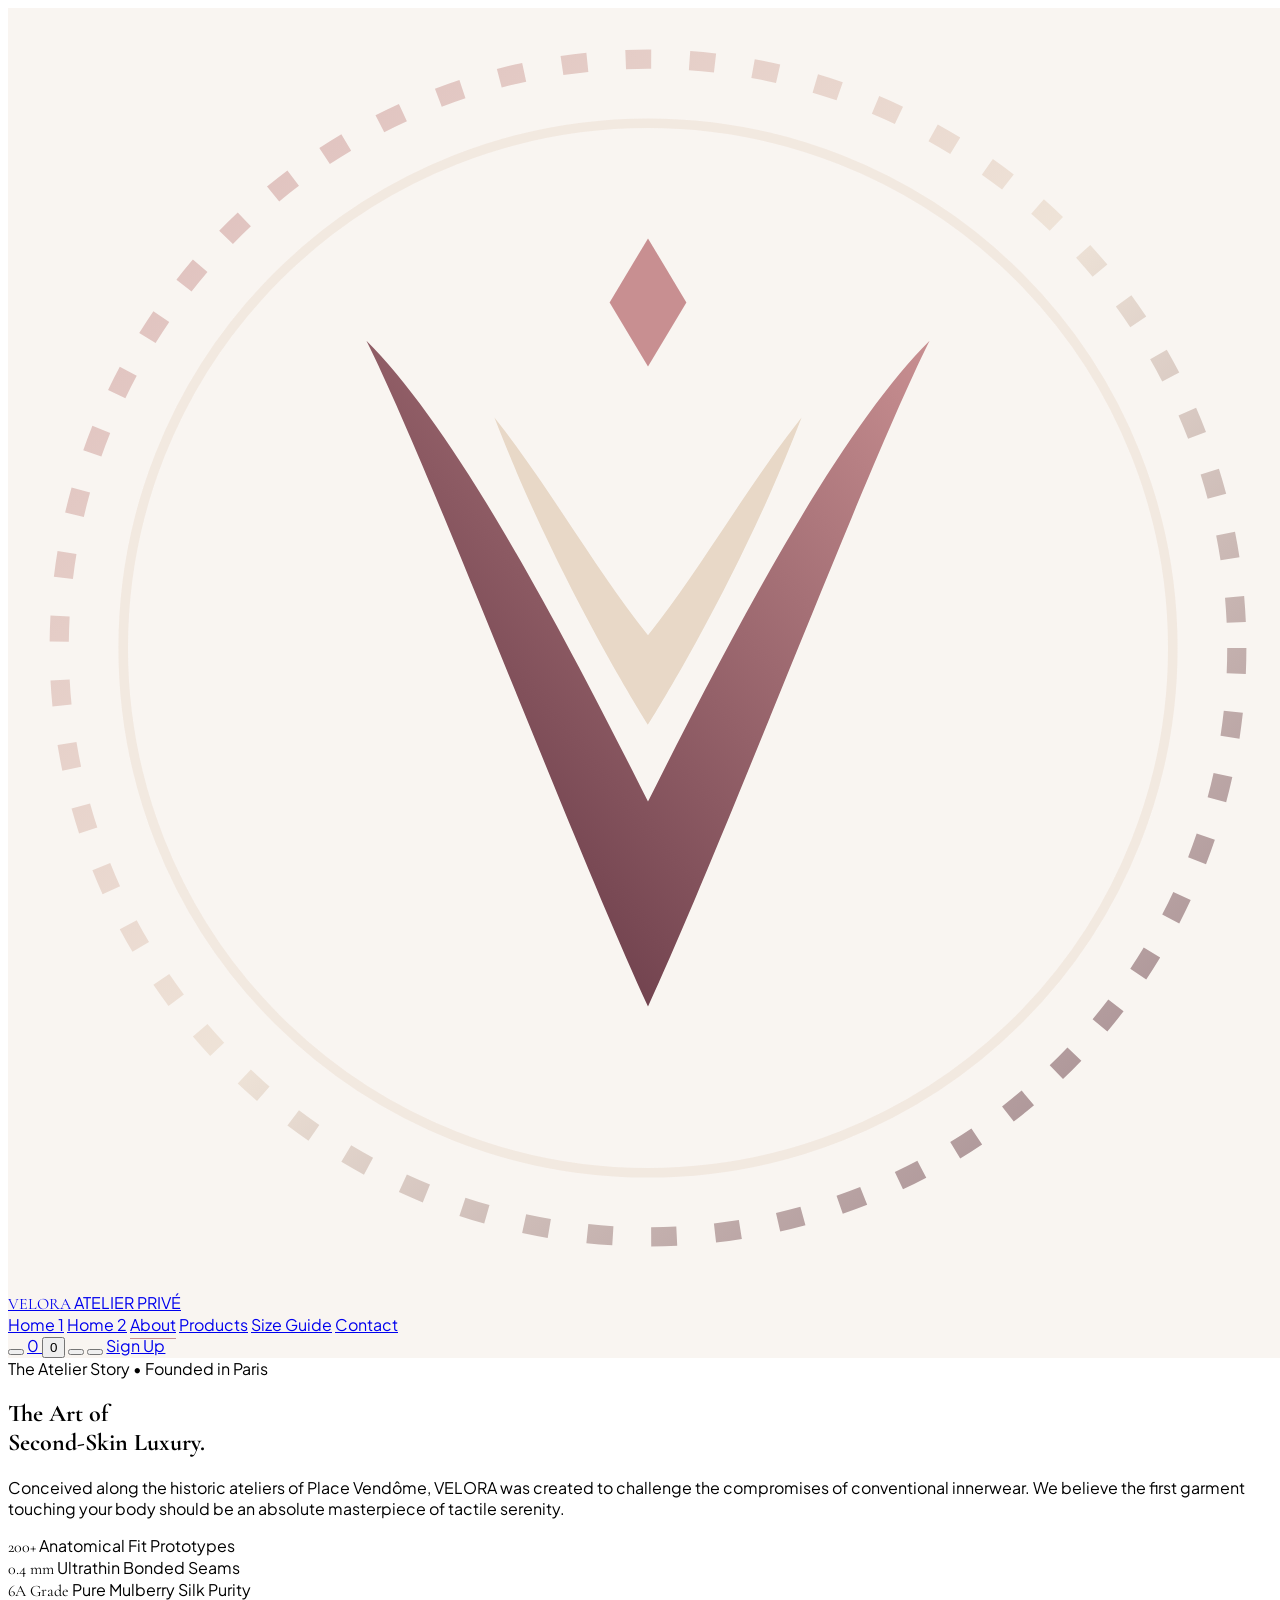
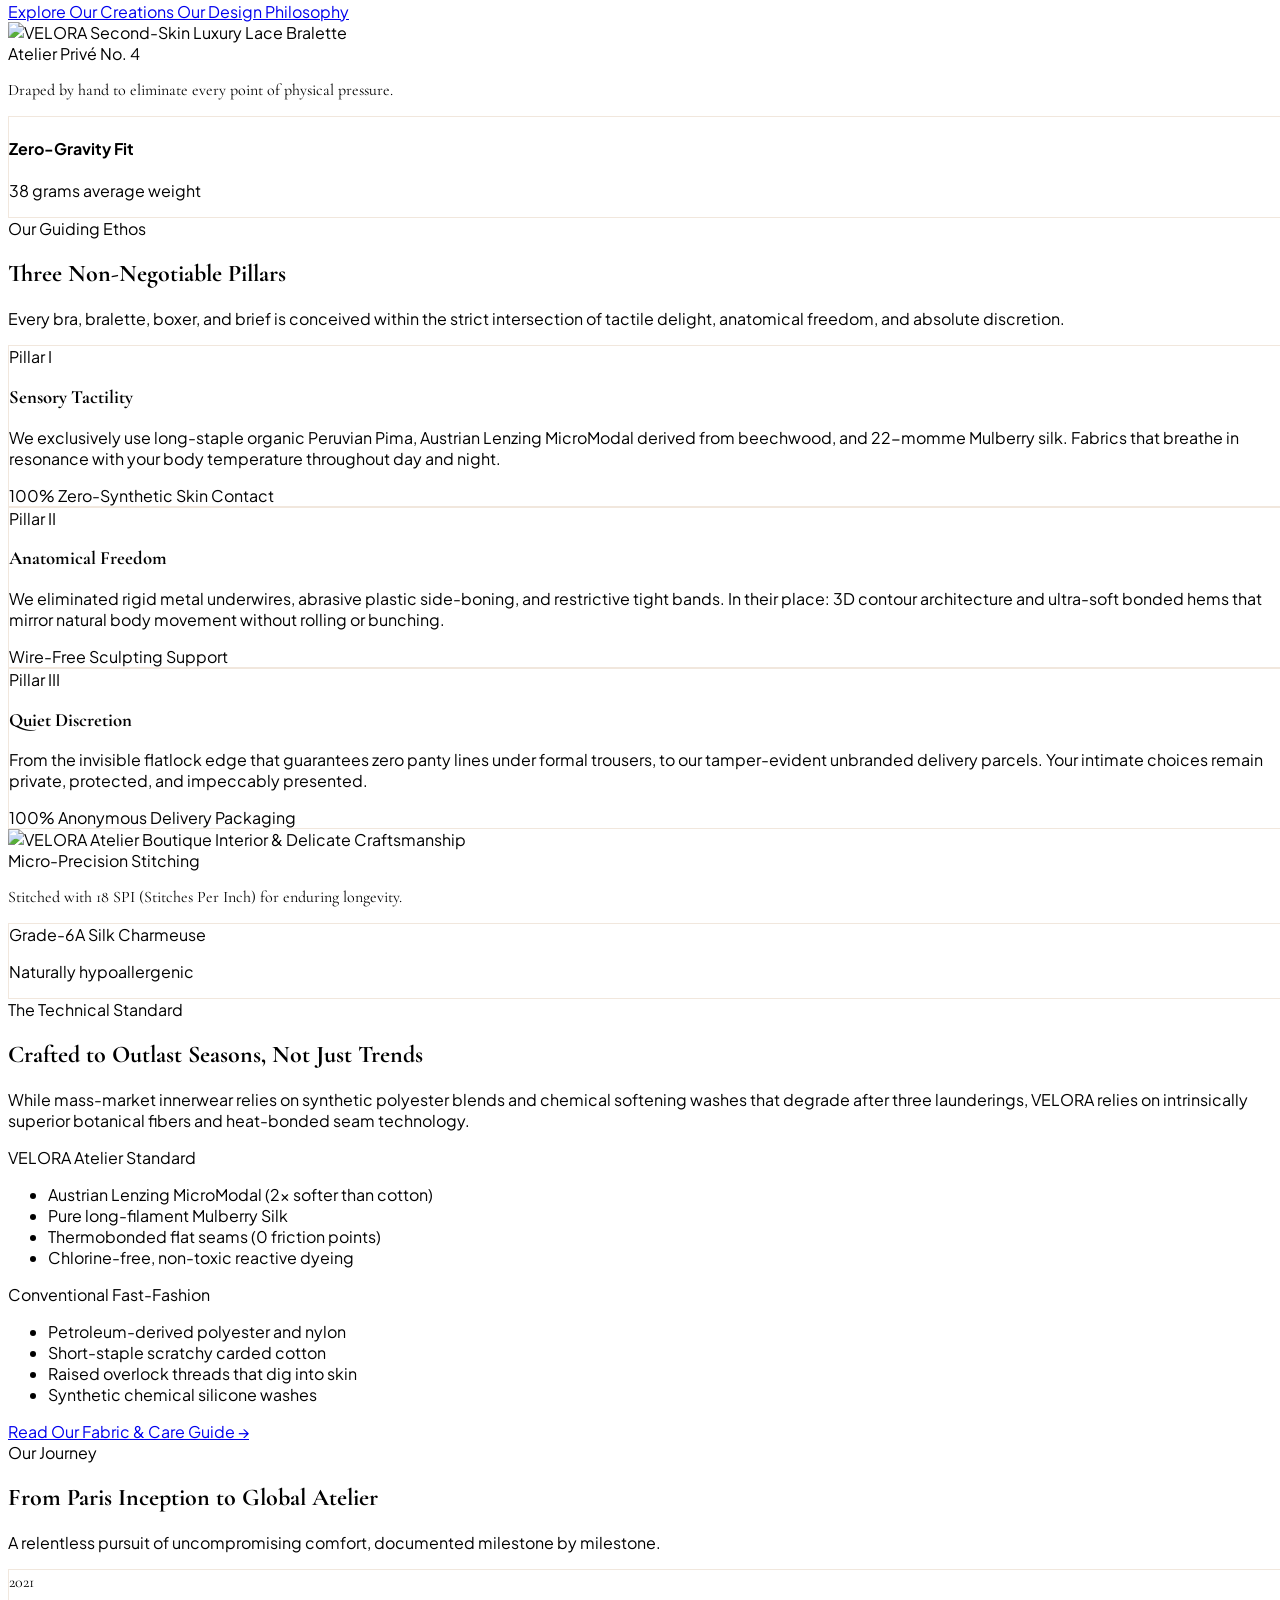
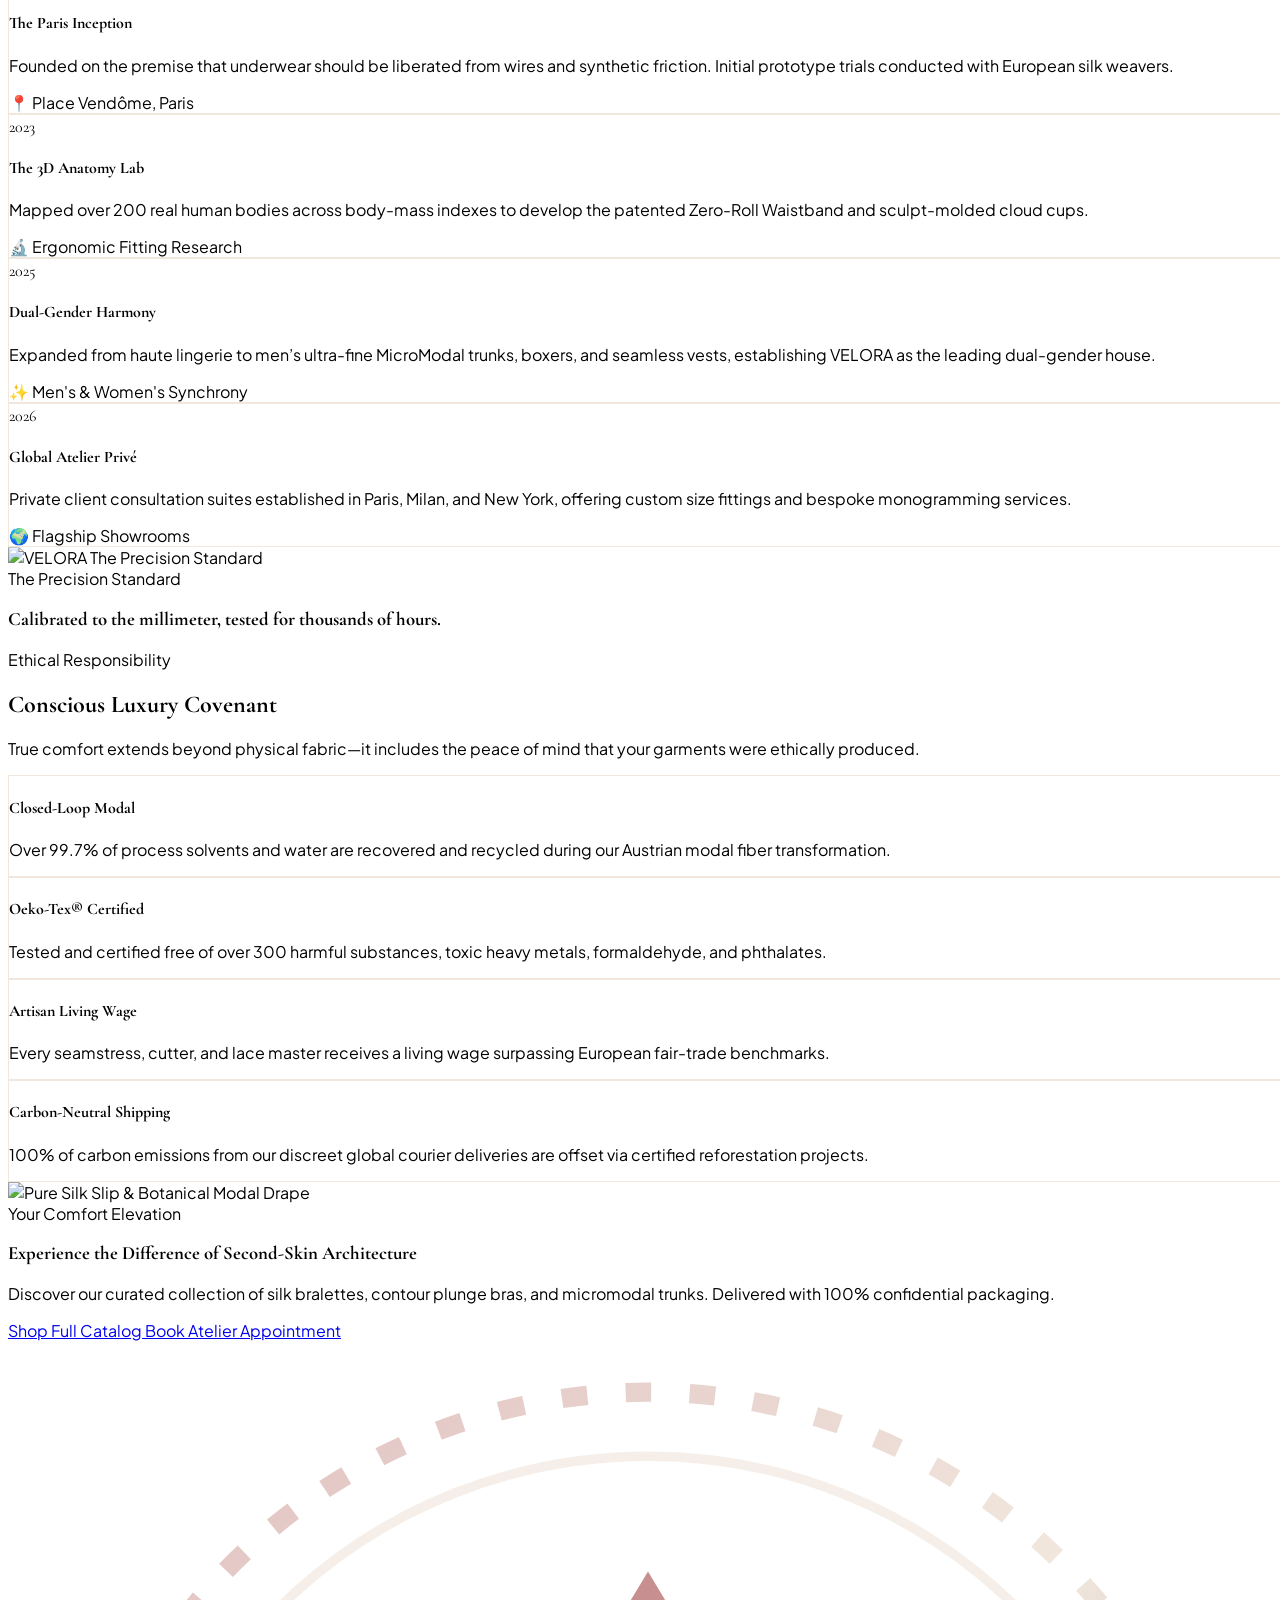
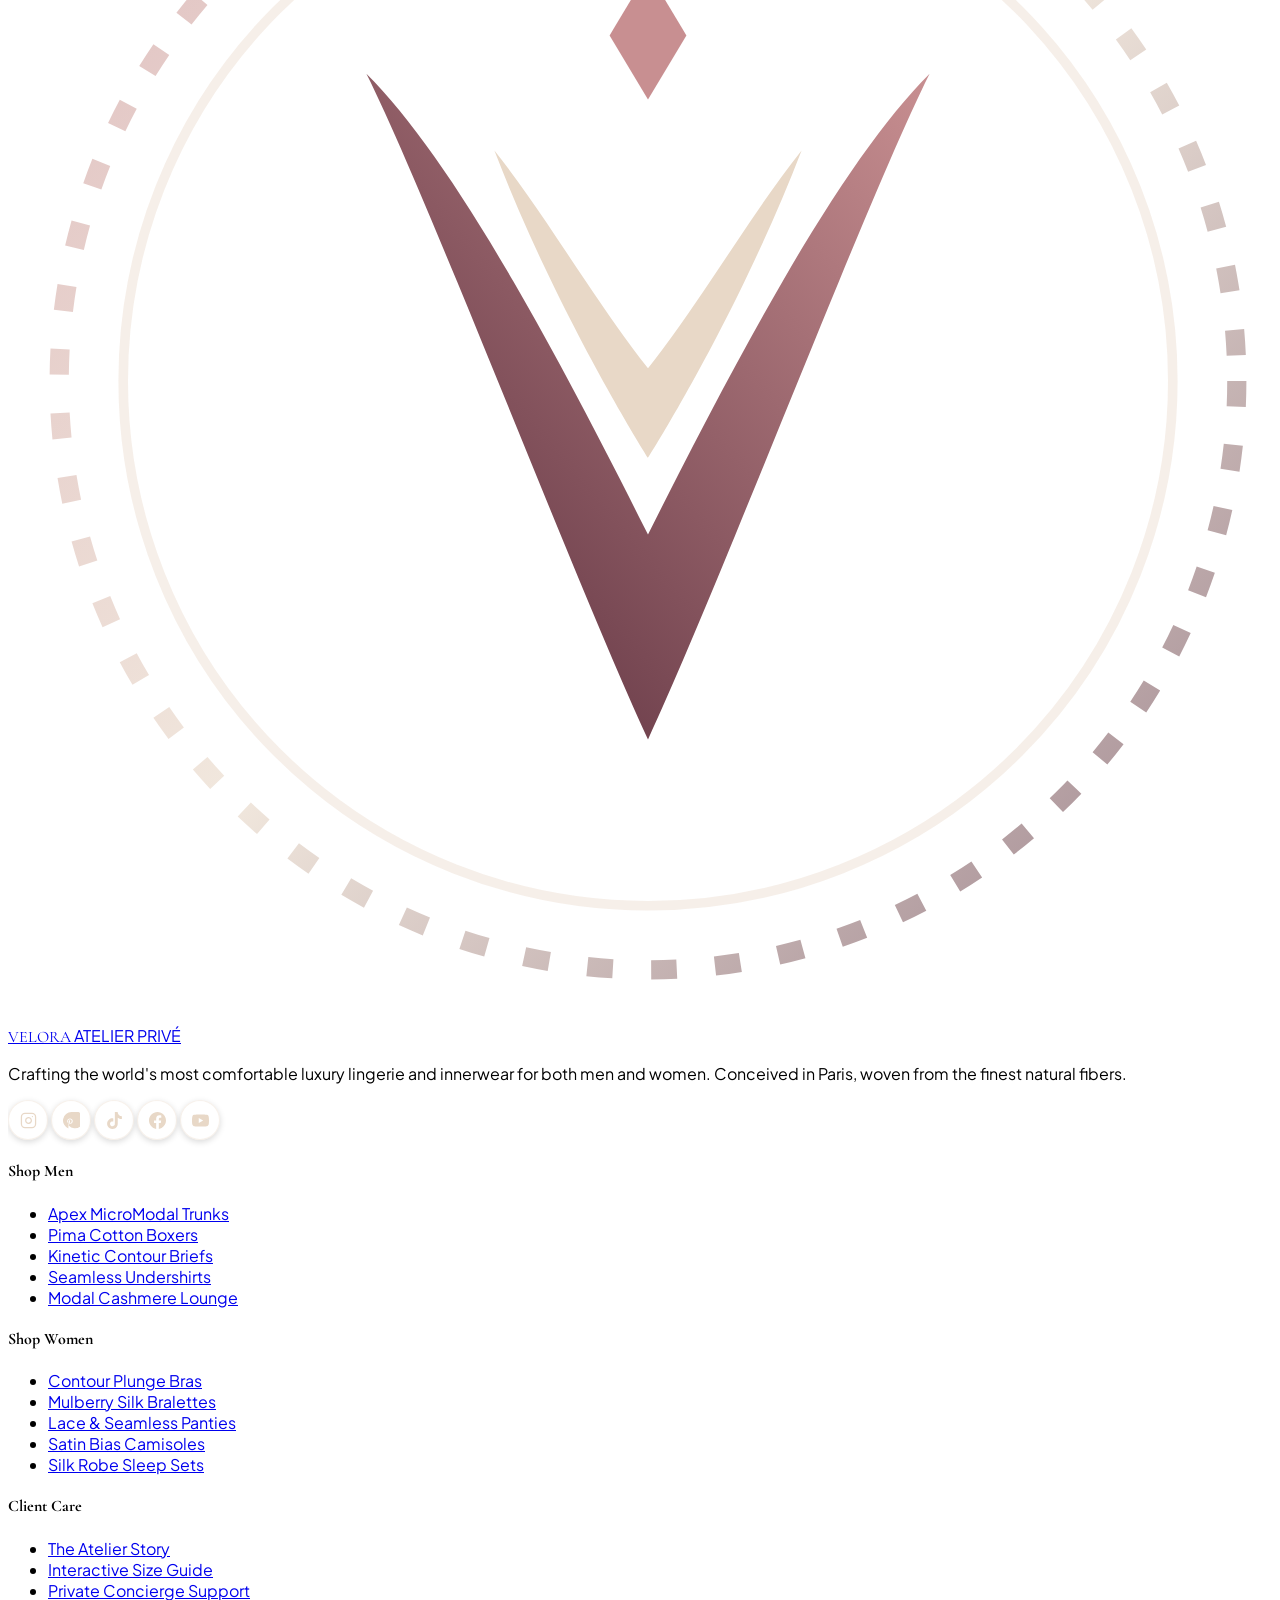
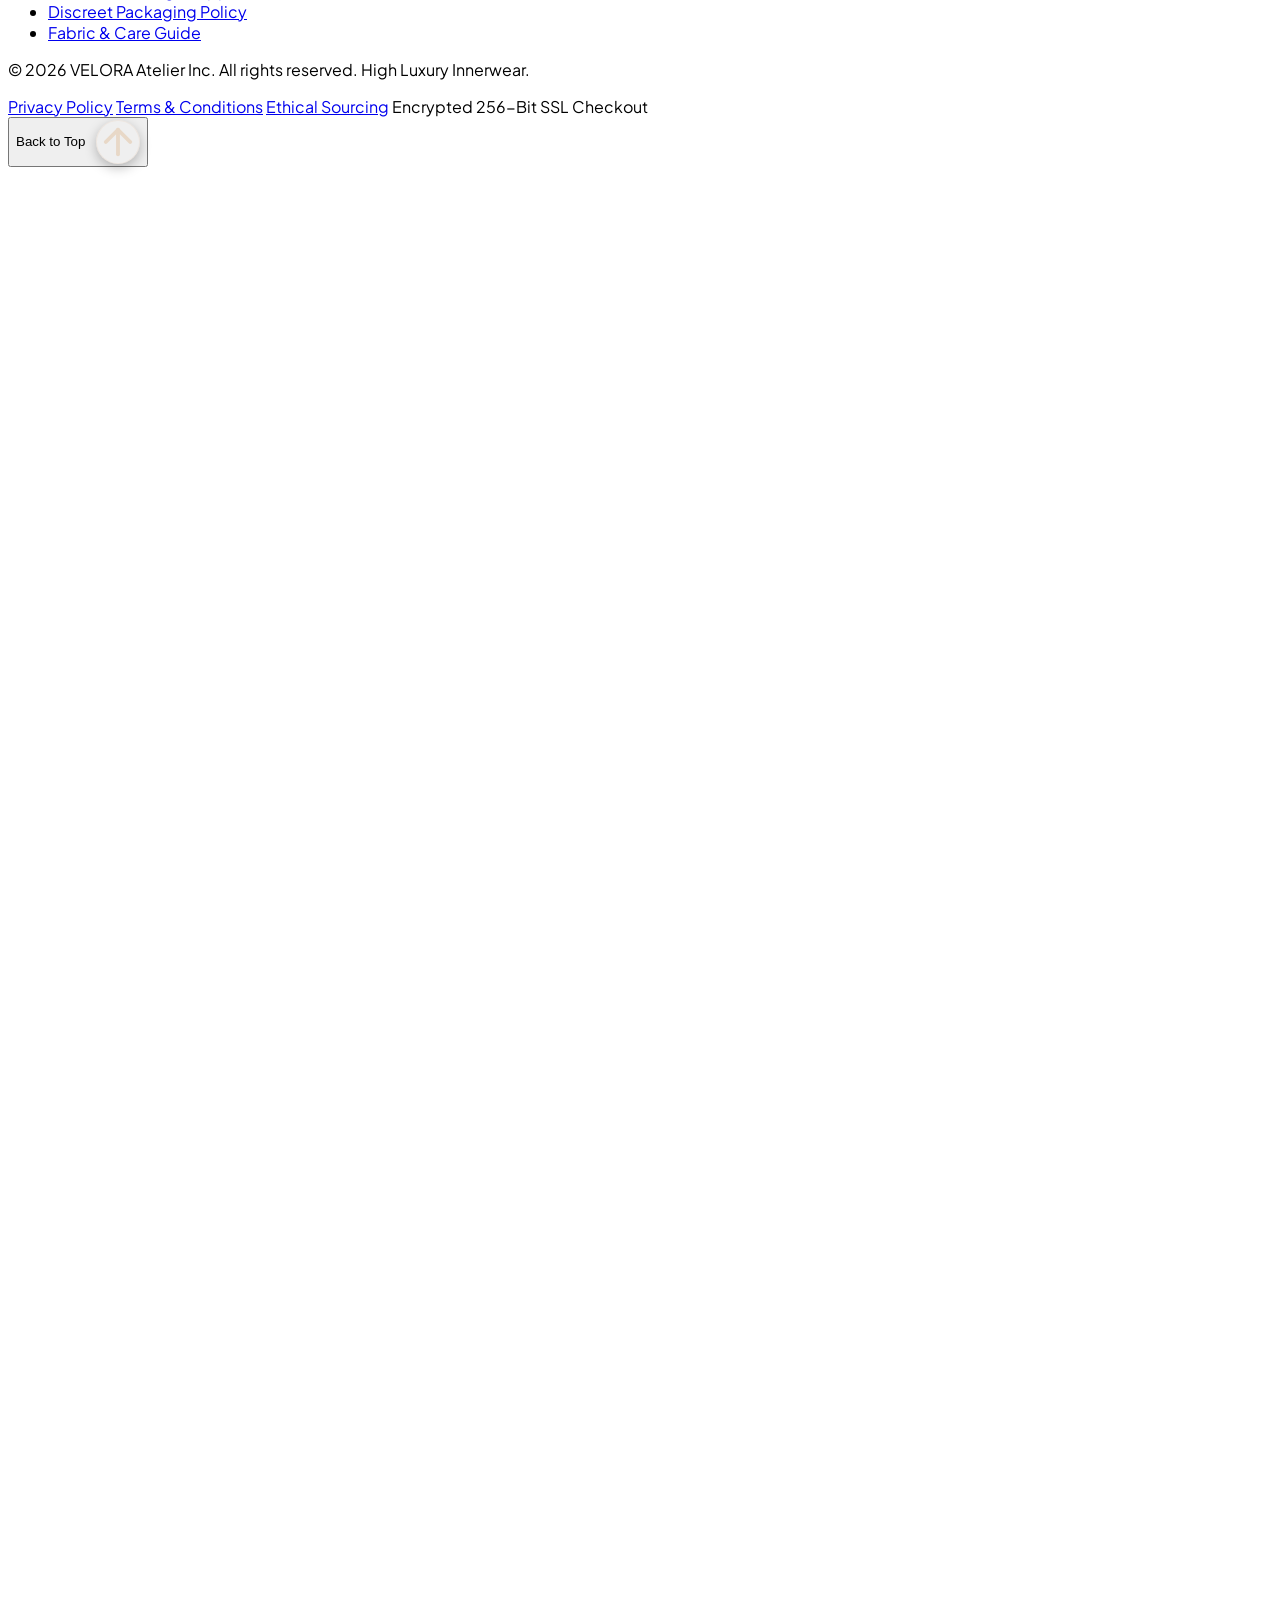
==== about.html @ 8676e36a "Initial commit: VELORA Atelier Prive luxury lingerie & innerwear store" ====
<!DOCTYPE html>
<html lang="en" class="light">
<head>
  <meta charset="UTF-8">
  <meta name="viewport" content="width=device-width, initial-scale=1.0">
  <title>VELORA | The Atelier Story & Haute Innerwear Heritage</title>
  <meta name="description" content="Discover the story of VELORA. Born in Paris, dedicated to perfecting the art of second-skin intimate apparel through pure Mulberry silk, Austrian Lenzing MicroModal, and anatomical architecture.">
  <link rel="icon" type="image/svg+xml" href="assets/favicon.svg">
  <link rel="icon" type="image/png" sizes="32x32" href="assets/favicon-32x32.png">
  <link rel="icon" type="image/png" sizes="16x16" href="assets/favicon.png">
  <link rel="apple-touch-icon" sizes="180x180" href="assets/apple-touch-icon.png">
  <link rel="shortcut icon" href="assets/favicon.ico">

  <!-- Tailwind CSS CDN -->
  <script src="https://cdn.tailwindcss.com"></script>
  <script>
    tailwind.config = {
      darkMode: 'class',
      theme: {
        extend: {
          colors: {
            velora: {
              ivory: '#F8F4EF',
              champagne: '#E8D8C7',
              rose: '#C88F91',
              burgundy: '#572B3A',
              charcoal: '#252326',
              white: '#FFFFFF',
            }
          },
          fontFamily: {
            serif: ['"Cormorant Garamond"', 'Georgia', 'serif'],
            sans: ['"Plus Jakarta Sans"', 'sans-serif'],
          }
        }
      }
    }
  </script>

  <!-- Google Fonts & Custom CSS -->
  <link rel="stylesheet" href="css/style.css">

  <!-- AOS Animation Library -->
  <link rel="stylesheet" href="https://cdnjs.cloudflare.com/ajax/libs/aos/2.3.4/aos.css">
</head>
<body class="overflow-x-hidden bg-velora-ivory text-velora-charcoal dark:bg-[#1a181b] dark:text-velora-ivory antialiased selection:bg-velora-rose/30">

  <!-- =========================================================================
       SHARED HEADER & LUXURY NAVIGATION
       ========================================================================= -->
  <header id="main-header" class="fixed top-0 left-0 right-0 z-50 transition-all duration-300 py-5 glass-header border-b border-velora-champagne/40 dark:border-velora-burgundy/30">
    <div class="max-w-7xl mx-auto px-4 sm:px-6 lg:px-8">
      <div class="flex items-center justify-between gap-4">
        
                <!-- Brand Logo & Symbol -->
        <a href="index.html" class="flex items-center gap-2 sm:gap-3 group shrink-0">
          <div class="w-8 h-8 sm:w-10 sm:h-10 rounded-full flex items-center justify-center p-1 bg-gradient-to-tr from-velora-burgundy via-velora-rose to-velora-champagne shadow-sm group-hover:scale-105 transition-transform duration-300 shrink-0">
            <img src="assets/logo.svg" alt="VELORA Emblem" class="w-full h-full object-contain filter invert-0" />
          </div>
          <div class="flex flex-col">
            <span class="font-serif text-lg sm:text-2xl font-semibold tracking-[0.2em] sm:tracking-[0.22em] text-velora-burgundy dark:text-velora-champagne transition-colors leading-none">VELORA</span>
            <span class="text-[7px] sm:text-[9px] tracking-[0.25em] sm:tracking-[0.35em] uppercase text-velora-rose dark:text-velora-champagne/70 mt-0.5 sm:-mt-1 font-medium hidden sm:block">ATELIER PRIVÉ</span>
          </div>
        </a>

                                        <!-- Desktop Navigation Links -->
        <nav class="hidden xl:flex items-center gap-4 xl:gap-7 text-xs uppercase tracking-wider xl:tracking-widest font-medium">
          <a href="index.html" class="nav-link text-velora-charcoal/80 dark:text-velora-ivory/80 hover:text-velora-burgundy dark:hover:text-velora-rose transition py-1">Home 1</a>
          <a href="home-2.html" class="nav-link text-velora-charcoal/80 dark:text-velora-ivory/80 hover:text-velora-burgundy dark:hover:text-velora-rose transition py-1">Home 2</a>
          <a href="about.html" class="nav-link active text-velora-burgundy dark:text-velora-rose font-semibold transition py-1">About</a>
          <a href="products.html" class="nav-link text-velora-charcoal/80 dark:text-velora-ivory/80 hover:text-velora-burgundy dark:hover:text-velora-rose transition py-1">Products</a>
          <a href="size-guide.html" class="nav-link text-velora-charcoal/80 dark:text-velora-ivory/80 hover:text-velora-burgundy dark:hover:text-velora-rose transition py-1">Size Guide</a>
          <a href="contact.html" class="nav-link text-velora-charcoal/80 dark:text-velora-ivory/80 hover:text-velora-burgundy dark:hover:text-velora-rose transition py-1">Contact</a>
        </nav>

                        <!-- Header Actions: Search, Wishlist, Cart, Theme Toggle, RTL Toggle, Mobile Hamburger -->
        <div class="flex items-center gap-2 xl:gap-3 shrink-0">
          
          <!-- Search Button (Desktop >= 1280px) -->
          <button class="search-modal-trigger hidden xl:inline-flex p-2 text-velora-charcoal/80 dark:text-velora-ivory/80 hover:text-velora-burgundy dark:hover:text-velora-rose transition rounded-full hover:bg-velora-champagne/30 dark:hover:bg-velora-burgundy/30 shrink-0" title="Search Collection">
            <i data-lucide="search" class="w-5 h-5"></i>
          </button>

          <!-- Wishlist Button (Desktop >= 1280px) -->
          <a href="products.html" class="relative hidden xl:inline-flex p-2 text-velora-charcoal/80 dark:text-velora-ivory/80 hover:text-velora-burgundy dark:hover:text-velora-rose transition rounded-full hover:bg-velora-champagne/30 dark:hover:bg-velora-burgundy/30 shrink-0" title="Wishlist">
            <i data-lucide="heart" class="w-5 h-5"></i>
            <span class="wishlist-badge-count hidden absolute top-1 right-1 w-4 h-4 rounded-full bg-velora-rose text-white text-[10px] font-bold flex items-center justify-center">0</span>
          </a>

          <!-- Cart Drawer Trigger Button (Desktop >= 1280px) -->
          <button class="cart-drawer-trigger relative hidden xl:inline-flex p-2 text-velora-charcoal/80 dark:text-velora-ivory/80 hover:text-velora-burgundy dark:hover:text-velora-rose transition rounded-full hover:bg-velora-champagne/30 dark:hover:bg-velora-burgundy/30 shrink-0" title="Shopping Bag">
            <i data-lucide="shopping-bag" class="w-5 h-5"></i>
            <span class="cart-badge-count hidden absolute top-1 right-1 w-4 h-4 rounded-full bg-velora-burgundy dark:bg-velora-rose text-white dark:text-velora-charcoal text-[10px] font-bold flex items-center justify-center">0</span>
          </button>

          <!-- Theme Toggle (Desktop >= 1280px) -->
          <button class="theme-toggle-btn hidden xl:inline-flex p-2 text-velora-charcoal/80 dark:text-velora-ivory/80 hover:text-velora-burgundy dark:hover:text-velora-rose transition rounded-full hover:bg-velora-champagne/30 dark:hover:bg-velora-burgundy/30 shrink-0" title="Toggle Theme">
            <i data-lucide="moon" class="theme-icon-moon w-5 h-5"></i>
            <i data-lucide="sun" class="theme-icon-sun w-5 h-5 hidden"></i>
          </button>

          <!-- RTL Toggle (Desktop >= 1280px) -->
          <button class="rtl-toggle-btn hidden xl:inline-flex p-2 text-velora-charcoal/80 dark:text-velora-ivory/80 hover:text-velora-burgundy dark:hover:text-velora-rose transition rounded-full hover:bg-velora-champagne/30 dark:hover:bg-velora-burgundy/30 shrink-0" title="Toggle RTL Layout">
            <i data-lucide="arrow-left-right" class="w-5 h-5"></i>
          </button>

          <!-- Primary CTA Sign Up (Desktop >= 1280px) -->
          <a href="signup.html" class="hidden xl:inline-flex items-center gap-1.5 px-4 py-2 rounded-full bg-velora-burgundy text-white hover:bg-velora-rose dark:bg-velora-rose dark:text-velora-charcoal dark:hover:bg-velora-champagne text-xs font-semibold uppercase tracking-wider transition duration-300 shadow-sm hover:shadow shrink-0" title="Sign Up for VELORA Privé">
            <i data-lucide="user-plus" class="w-3.5 h-3.5"></i>
            <span>Sign Up</span>
          </a>

          <!-- Mobile / Tablet / 1024px Hamburger Toggle -->
          <button id="mobile-menu-toggle" class="xl:hidden p-2 text-velora-charcoal dark:text-velora-ivory hover:text-velora-burgundy dark:hover:text-velora-rose transition rounded-full shrink-0 flex items-center justify-center" title="Open Menu">
            <i data-lucide="menu" class="w-6 h-6"></i>
          </button>
        </div>

      </div>
    </div>
  </header>

  <!-- =========================================================================
       SECTION 1: CINEMATIC EDITORIAL HERO
       ========================================================================= -->
  <section class="relative min-h-[85vh] flex items-center pt-28 pb-16 overflow-hidden">
    <!-- Ambient ambient glow -->
    <div class="absolute -top-24 -left-24 w-96 h-96 rounded-full bg-velora-champagne/40 dark:bg-velora-burgundy/20 filter blur-3xl opacity-70"></div>
    <div class="absolute bottom-10 -right-24 w-96 h-96 rounded-full bg-velora-rose/20 dark:bg-velora-rose/10 filter blur-3xl opacity-50"></div>

    <div class="max-w-7xl mx-auto px-4 sm:px-6 lg:px-8 w-full relative z-10">
      <div class="grid grid-cols-1 lg:grid-cols-12 gap-12 lg:gap-16 items-center">
        
        <!-- Left Editorial Column -->
        <div class="lg:col-span-7 space-y-6 text-left" data-aos="fade-right" data-aos-duration="1000">
          <div class="inline-flex items-center gap-2 px-3.5 py-1.5 rounded-full border border-velora-rose/40 bg-velora-rose/10 text-velora-burgundy dark:text-velora-rose text-xs uppercase tracking-widest font-semibold">
            <span class="w-1.5 h-1.5 rounded-full bg-velora-rose animate-ping"></span>
            The Atelier Story • Founded in Paris
          </div>

          <h1 class="font-serif text-4xl sm:text-5xl md:text-6xl lg:text-7xl font-normal leading-[1.08] text-velora-charcoal dark:text-velora-ivory">
            The Art of<br>
            <span class="italic font-light text-velora-rose dark:text-velora-champagne">Second-Skin Luxury.</span>
          </h1>

          <p class="text-base sm:text-lg text-velora-charcoal/80 dark:text-velora-ivory/80 max-w-xl font-light leading-relaxed">
            Conceived along the historic ateliers of Place Vendôme, VELORA was created to challenge the compromises of conventional innerwear. We believe the first garment touching your body should be an absolute masterpiece of tactile serenity.
          </p>

          <!-- Key Craft Metrics Strip -->
          <div class="pt-4 grid grid-cols-3 gap-6 border-t border-velora-champagne/60 dark:border-velora-burgundy/40 text-xs">
            <div>
              <span class="block font-serif text-2xl sm:text-3xl font-normal text-velora-burgundy dark:text-velora-champagne">200+</span>
              <span class="text-stone-500 dark:text-stone-400 mt-1 block">Anatomical Fit Prototypes</span>
            </div>
            <div>
              <span class="block font-serif text-2xl sm:text-3xl font-normal text-velora-burgundy dark:text-velora-champagne">0.4 mm</span>
              <span class="text-stone-500 dark:text-stone-400 mt-1 block">Ultrathin Bonded Seams</span>
            </div>
            <div>
              <span class="block font-serif text-2xl sm:text-3xl font-normal text-velora-burgundy dark:text-velora-champagne">6A Grade</span>
              <span class="text-stone-500 dark:text-stone-400 mt-1 block">Pure Mulberry Silk Purity</span>
            </div>
          </div>

          <!-- CTAs -->
          <div class="pt-4 flex flex-col sm:flex-row items-stretch sm:items-center gap-4">
            <a href="products.html" class="whitespace-nowrap shrink-0 w-full sm:w-[245px] px-6 py-3.5 rounded-full bg-velora-burgundy text-white hover:bg-[#3d1925] font-semibold text-xs uppercase tracking-wider transition shadow-lg inline-flex items-center justify-center gap-2">
              <span>Explore Our Creations</span> <i data-lucide="arrow-right" class="w-4 h-4 shrink-0"></i>
            </a>
            <a href="#philosophy" class="whitespace-nowrap shrink-0 w-full sm:w-[245px] px-6 py-3.5 rounded-full bg-white dark:bg-velora-charcoal text-velora-charcoal dark:text-velora-ivory border border-velora-champagne hover:border-velora-burgundy font-semibold text-xs uppercase tracking-wider transition shadow-sm inline-flex items-center justify-center gap-2">
              <span>Our Design Philosophy</span>
            </a>
          </div>
        </div>

        <!-- Right Hero Visual Showcase -->
        <div class="lg:col-span-5 relative" data-aos="fade-left" data-aos-duration="1200">
          <div class="relative mx-auto max-w-md lg:max-w-none">
            
            <!-- Main Visual Frame -->
            <div class="aspect-[3/4] rounded-3xl overflow-hidden shadow-2xl border-2 border-velora-champagne/60 dark:border-velora-burgundy/40 relative img-zoom-container">
              <img src="https://images.pexels.com/photos/17825483/pexels-photo-17825483.jpeg?auto=compress&cs=tinysrgb&w=1200" alt="VELORA Second-Skin Luxury Lace Bralette" class="w-full h-full object-cover" />
              <div class="absolute inset-0 bg-gradient-to-t from-velora-charcoal/70 via-transparent to-transparent"></div>
              
              <div class="absolute bottom-6 left-6 right-6 text-white">
                <span class="text-[10px] uppercase tracking-widest text-velora-champagne font-semibold">Atelier Privé No. 4</span>
                <p class="font-serif text-xl font-normal mt-1">Draped by hand to eliminate every point of physical pressure.</p>
              </div>
            </div>

            <!-- Floating Accent Badge -->
            <div class="absolute -bottom-6 -left-6 p-4 rounded-2xl glass-card shadow-xl border border-velora-champagne animate-float max-w-[210px] hidden sm:block">
              <div class="flex items-center gap-3">
                <div class="w-10 h-10 rounded-xl bg-velora-rose/20 flex items-center justify-center text-velora-burgundy dark:text-velora-rose shrink-0">
                  <i data-lucide="feather" class="w-5 h-5"></i>
                </div>
                <div>
                  <h4 class="text-xs font-semibold text-velora-charcoal dark:text-velora-ivory leading-tight">Zero-Gravity Fit</h4>
                  <p class="text-[10px] text-stone-500 dark:text-stone-400 mt-0.5">38 grams average weight</p>
                </div>
              </div>
            </div>

          </div>
        </div>

      </div>
    </div>
  </section>

  <!-- =========================================================================
       SECTION 2: THE THREE PILLARS OF VELORA
       ========================================================================= -->
  <section id="philosophy" class="py-24 bg-white/60 dark:bg-velora-charcoal/30 border-y border-velora-champagne/40 dark:border-velora-burgundy/30">
    <div class="max-w-7xl mx-auto px-4 sm:px-6 lg:px-8">
      
      <!-- Section Header -->
      <div class="text-center max-w-2xl mx-auto mb-16" data-aos="fade-up">
        <span class="text-xs uppercase tracking-widest text-velora-rose font-semibold">Our Guiding Ethos</span>
        <h2 class="font-serif text-3xl sm:text-4xl lg:text-5xl font-normal text-velora-charcoal dark:text-velora-ivory mt-2">
          Three Non-Negotiable Pillars
        </h2>
        <p class="text-sm text-stone-500 dark:text-stone-400 mt-2">
          Every bra, bralette, boxer, and brief is conceived within the strict intersection of tactile delight, anatomical freedom, and absolute discretion.
        </p>
      </div>

      <!-- 3 Staggered Editorial Pillars Grid -->
      <div class="grid grid-cols-1 md:grid-cols-3 gap-8">
        
        <!-- Pillar 1 -->
        <div class="p-8 rounded-3xl glass-card luxury-card relative flex flex-col justify-between" data-aos="fade-up" data-aos-delay="100">
          <div>
            <div class="w-14 h-14 rounded-2xl bg-velora-burgundy text-white flex items-center justify-center mb-6 shadow-md">
              <i data-lucide="sparkles" class="w-7 h-7 text-velora-champagne"></i>
            </div>
            <span class="text-[10px] font-semibold uppercase tracking-widest text-velora-rose">Pillar I</span>
            <h3 class="font-serif text-2xl font-normal text-velora-charcoal dark:text-velora-ivory mt-2 mb-3">
              Sensory Tactility
            </h3>
            <p class="text-xs text-stone-500 dark:text-stone-400 leading-relaxed">
              We exclusively use long-staple organic Peruvian Pima, Austrian Lenzing MicroModal derived from beechwood, and 22-momme Mulberry silk. Fabrics that breathe in resonance with your body temperature throughout day and night.
            </p>
          </div>
          <div class="pt-6 border-t border-velora-champagne/40 mt-6">
            <span class="text-[11px] font-medium text-velora-burgundy dark:text-velora-champagne flex items-center gap-1.5">
              <i data-lucide="check" class="w-3.5 h-3.5 text-velora-rose"></i> 100% Zero-Synthetic Skin Contact
            </span>
          </div>
        </div>

        <!-- Pillar 2 -->
        <div class="p-8 rounded-3xl glass-card luxury-card relative flex flex-col justify-between" data-aos="fade-up" data-aos-delay="200">
          <div>
            <div class="w-14 h-14 rounded-2xl bg-velora-rose text-white flex items-center justify-center mb-6 shadow-md">
              <i data-lucide="shield" class="w-7 h-7 text-white"></i>
            </div>
            <span class="text-[10px] font-semibold uppercase tracking-widest text-velora-rose">Pillar II</span>
            <h3 class="font-serif text-2xl font-normal text-velora-charcoal dark:text-velora-ivory mt-2 mb-3">
              Anatomical Freedom
            </h3>
            <p class="text-xs text-stone-500 dark:text-stone-400 leading-relaxed">
              We eliminated rigid metal underwires, abrasive plastic side-boning, and restrictive tight bands. In their place: 3D contour architecture and ultra-soft bonded hems that mirror natural body movement without rolling or bunching.
            </p>
          </div>
          <div class="pt-6 border-t border-velora-champagne/40 mt-6">
            <span class="text-[11px] font-medium text-velora-burgundy dark:text-velora-champagne flex items-center gap-1.5">
              <i data-lucide="check" class="w-3.5 h-3.5 text-velora-rose"></i> Wire-Free Sculpting Support
            </span>
          </div>
        </div>

        <!-- Pillar 3 -->
        <div class="p-8 rounded-3xl glass-card luxury-card relative flex flex-col justify-between" data-aos="fade-up" data-aos-delay="300">
          <div>
            <div class="w-14 h-14 rounded-2xl bg-velora-charcoal text-white dark:bg-velora-champagne dark:text-velora-charcoal flex items-center justify-center mb-6 shadow-md">
              <i data-lucide="lock" class="w-7 h-7"></i>
            </div>
            <span class="text-[10px] font-semibold uppercase tracking-widest text-velora-rose">Pillar III</span>
            <h3 class="font-serif text-2xl font-normal text-velora-charcoal dark:text-velora-ivory mt-2 mb-3">
              Quiet Discretion
            </h3>
            <p class="text-xs text-stone-500 dark:text-stone-400 leading-relaxed">
              From the invisible flatlock edge that guarantees zero panty lines under formal trousers, to our tamper-evident unbranded delivery parcels. Your intimate choices remain private, protected, and impeccably presented.
            </p>
          </div>
          <div class="pt-6 border-t border-velora-champagne/40 mt-6">
            <span class="text-[11px] font-medium text-velora-burgundy dark:text-velora-champagne flex items-center gap-1.5">
              <i data-lucide="check" class="w-3.5 h-3.5 text-velora-rose"></i> 100% Anonymous Delivery Packaging
            </span>
          </div>
        </div>

      </div>

    </div>
  </section>

  <!-- =========================================================================
       SECTION 3: MATERIAL MASTERY & ARTISAN CRAFT
       ========================================================================= -->
  <section class="py-24 max-w-7xl mx-auto px-4 sm:px-6 lg:px-8">
    <div class="grid grid-cols-1 lg:grid-cols-12 gap-12 lg:gap-16 items-center">
      
      <!-- Visual Column -->
      <div class="lg:col-span-5 relative" data-aos="fade-right">
        <div class="aspect-[4/5] rounded-3xl overflow-hidden shadow-2xl border border-velora-champagne/60 relative">
          <img src="https://www.shutterstock.com/image-photo/lingerie-store-interior-delicate-romantic-260nw-1812141688.jpg" alt="VELORA Atelier Boutique Interior & Delicate Craftsmanship" class="w-full h-full object-cover" />
          <div class="absolute inset-0 bg-gradient-to-t from-velora-charcoal/60 via-transparent to-transparent"></div>
          
          <div class="absolute bottom-6 left-6 right-6 text-white">
            <span class="text-[10px] uppercase tracking-widest text-velora-champagne font-semibold">Micro-Precision Stitching</span>
            <p class="font-serif text-lg font-normal mt-1">Stitched with 18 SPI (Stitches Per Inch) for enduring longevity.</p>
          </div>
        </div>

        <!-- Floating Spec Tag -->
        <div class="absolute -top-6 -right-6 p-4 rounded-2xl glass-card shadow-lg border border-velora-champagne/80 max-w-[200px] hidden sm:block">
          <div class="text-xs font-semibold text-velora-charcoal dark:text-velora-ivory">Grade-6A Silk Charmeuse</div>
          <p class="text-[10px] text-velora-rose mt-0.5">Naturally hypoallergenic</p>
        </div>
      </div>

      <!-- Content & Comparison Column -->
      <div class="lg:col-span-7 space-y-6" data-aos="fade-left">
        <span class="text-xs uppercase tracking-widest text-velora-rose font-semibold">The Technical Standard</span>
        <h2 class="font-serif text-3xl sm:text-4xl lg:text-5xl font-normal text-velora-charcoal dark:text-velora-ivory leading-tight">
          Crafted to Outlast Seasons, Not Just Trends
        </h2>
        <p class="text-sm text-stone-500 dark:text-stone-400 leading-relaxed">
          While mass-market innerwear relies on synthetic polyester blends and chemical softening washes that degrade after three launderings, VELORA relies on intrinsically superior botanical fibers and heat-bonded seam technology.
        </p>

        <!-- Technical Comparison Table / Cards -->
        <div class="grid grid-cols-1 sm:grid-cols-2 gap-4 pt-2">
          
          <div class="p-5 rounded-2xl border border-velora-champagne/60 bg-velora-champagne/15 dark:bg-velora-burgundy/15 space-y-2">
            <div class="flex items-center gap-2 text-velora-burgundy dark:text-velora-champagne font-semibold text-sm">
              <i data-lucide="check-circle" class="w-4 h-4 text-velora-rose"></i>
              VELORA Atelier Standard
            </div>
            <ul class="text-xs text-stone-600 dark:text-stone-300 space-y-1.5 list-disc list-inside">
              <li>Austrian Lenzing MicroModal (2x softer than cotton)</li>
              <li>Pure long-filament Mulberry Silk</li>
              <li>Thermobonded flat seams (0 friction points)</li>
              <li>Chlorine-free, non-toxic reactive dyeing</li>
            </ul>
          </div>

          <div class="p-5 rounded-2xl border border-stone-200 dark:border-stone-800 bg-stone-50/50 dark:bg-stone-900/40 space-y-2 opacity-75">
            <div class="flex items-center gap-2 text-stone-500 font-semibold text-sm">
              <i data-lucide="x-circle" class="w-4 h-4 text-stone-400"></i>
              Conventional Fast-Fashion
            </div>
            <ul class="text-xs text-stone-500 dark:text-stone-400 space-y-1.5 list-disc list-inside">
              <li>Petroleum-derived polyester and nylon</li>
              <li>Short-staple scratchy carded cotton</li>
              <li>Raised overlock threads that dig into skin</li>
              <li>Synthetic chemical silicone washes</li>
            </ul>
          </div>

        </div>

        <div class="pt-4">
          <a href="size-guide.html" class="inline-flex items-center gap-2 text-xs font-semibold uppercase tracking-widest text-velora-burgundy dark:text-velora-rose hover:underline">
            Read Our Fabric & Care Guide &rarr;
          </a>
        </div>
      </div>

    </div>
  </section>

  <!-- =========================================================================
       SECTION 4: THE VELORA CHRONOLOGY (EVOLUTION & MILESTONES)
       ========================================================================= -->
  <section class="py-24 bg-velora-champagne/20 dark:bg-velora-charcoal/40 border-y border-velora-champagne/40 dark:border-velora-burgundy/30">
    <div class="max-w-7xl mx-auto px-4 sm:px-6 lg:px-8">
      
      <!-- Section Header -->
      <div class="text-center max-w-2xl mx-auto mb-16" data-aos="fade-up">
        <span class="text-xs uppercase tracking-widest text-velora-rose font-semibold">Our Journey</span>
        <h2 class="font-serif text-3xl sm:text-4xl lg:text-5xl font-normal text-velora-charcoal dark:text-velora-ivory mt-2">
          From Paris Inception to Global Atelier
        </h2>
        <p class="text-sm text-stone-500 dark:text-stone-400 mt-2">
          A relentless pursuit of uncompromising comfort, documented milestone by milestone.
        </p>
      </div>

      <!-- Chronology Timeline Cards -->
      <div class="grid grid-cols-1 md:grid-cols-2 lg:grid-cols-4 gap-6">
        
        <!-- Milestone 1 -->
        <div class="p-6 rounded-3xl glass-card luxury-card relative flex flex-col justify-between" data-aos="fade-up" data-aos-delay="100">
          <div>
            <span class="font-serif text-4xl font-light text-velora-rose/70">2021</span>
            <h4 class="font-serif text-xl font-medium text-velora-charcoal dark:text-velora-ivory mt-2 mb-2">The Paris Inception</h4>
            <p class="text-xs text-stone-500 dark:text-stone-400 leading-relaxed">
              Founded on the premise that underwear should be liberated from wires and synthetic friction. Initial prototype trials conducted with European silk weavers.
            </p>
          </div>
          <div class="mt-4 pt-3 border-t border-velora-champagne/40 text-[10px] uppercase tracking-wider text-stone-400">
            📍 Place Vendôme, Paris
          </div>
        </div>

        <!-- Milestone 2 -->
        <div class="p-6 rounded-3xl glass-card luxury-card relative flex flex-col justify-between" data-aos="fade-up" data-aos-delay="200">
          <div>
            <span class="font-serif text-4xl font-light text-velora-rose/70">2023</span>
            <h4 class="font-serif text-xl font-medium text-velora-charcoal dark:text-velora-ivory mt-2 mb-2">The 3D Anatomy Lab</h4>
            <p class="text-xs text-stone-500 dark:text-stone-400 leading-relaxed">
              Mapped over 200 real human bodies across body-mass indexes to develop the patented Zero-Roll Waistband and sculpt-molded cloud cups.
            </p>
          </div>
          <div class="mt-4 pt-3 border-t border-velora-champagne/40 text-[10px] uppercase tracking-wider text-stone-400">
            🔬 Ergonomic Fitting Research
          </div>
        </div>

        <!-- Milestone 3 -->
        <div class="p-6 rounded-3xl glass-card luxury-card relative flex flex-col justify-between" data-aos="fade-up" data-aos-delay="300">
          <div>
            <span class="font-serif text-4xl font-light text-velora-rose/70">2025</span>
            <h4 class="font-serif text-xl font-medium text-velora-charcoal dark:text-velora-ivory mt-2 mb-2">Dual-Gender Harmony</h4>
            <p class="text-xs text-stone-500 dark:text-stone-400 leading-relaxed">
              Expanded from haute lingerie to men’s ultra-fine MicroModal trunks, boxers, and seamless vests, establishing VELORA as the leading dual-gender house.
            </p>
          </div>
          <div class="mt-4 pt-3 border-t border-velora-champagne/40 text-[10px] uppercase tracking-wider text-stone-400">
            ✨ Men's & Women's Synchrony
          </div>
        </div>

        <!-- Milestone 4 -->
        <div class="p-6 rounded-3xl glass-card luxury-card relative flex flex-col justify-between" data-aos="fade-up" data-aos-delay="400">
          <div>
            <span class="font-serif text-4xl font-light text-velora-rose/70">2026</span>
            <h4 class="font-serif text-xl font-medium text-velora-charcoal dark:text-velora-ivory mt-2 mb-2">Global Atelier Privé</h4>
            <p class="text-xs text-stone-500 dark:text-stone-400 leading-relaxed">
              Private client consultation suites established in Paris, Milan, and New York, offering custom size fittings and bespoke monogramming services.
            </p>
          </div>
          <div class="mt-4 pt-3 border-t border-velora-champagne/40 text-[10px] uppercase tracking-wider text-stone-400">
            🌍 Flagship Showrooms
          </div>
        </div>

      </div>

      <!-- Atelier Tailoring Image Strip -->
      <div class="mt-14 rounded-3xl overflow-hidden shadow-xl border border-velora-champagne/60 relative aspect-[21/9]" data-aos="zoom-in">
        <img src="https://images.takoramart.com/categories/1793262410316-MensInnerwearStudioCollection.png" alt="VELORA The Precision Standard" class="w-full h-full object-cover" />
        <div class="absolute inset-0 bg-gradient-to-r from-velora-charcoal/80 via-velora-charcoal/40 to-transparent flex items-center">
          <div class="p-8 sm:p-12 max-w-lg text-white">
            <span class="text-xs uppercase tracking-widest text-velora-champagne font-semibold">The Precision Standard</span>
            <h3 class="font-serif text-2xl sm:text-3xl font-normal mt-1">Calibrated to the millimeter, tested for thousands of hours.</h3>
          </div>
        </div>
      </div>

    </div>
  </section>

  <!-- =========================================================================
       SECTION 5: THE CONSCIOUS LUXURY COVENANT & INVITATION
       ========================================================================= -->
  <section class="py-24 max-w-7xl mx-auto px-4 sm:px-6 lg:px-8">
    
    <!-- Section Header -->
    <div class="text-center max-w-2xl mx-auto mb-16" data-aos="fade-up">
      <span class="text-xs uppercase tracking-widest text-velora-rose font-semibold">Ethical Responsibility</span>
      <h2 class="font-serif text-3xl sm:text-4xl lg:text-5xl font-normal text-velora-charcoal dark:text-velora-ivory mt-2">
        Conscious Luxury Covenant
      </h2>
      <p class="text-sm text-stone-500 dark:text-stone-400 mt-2">
        True comfort extends beyond physical fabric—it includes the peace of mind that your garments were ethically produced.
      </p>
    </div>

    <!-- 4 Ethical Commitment Cards -->
    <div class="grid grid-cols-1 sm:grid-cols-2 lg:grid-cols-4 gap-6 mb-16" data-aos="fade-up">
      
      <div class="p-6 rounded-2xl glass-card luxury-card space-y-3">
        <div class="w-10 h-10 rounded-xl bg-velora-burgundy text-white flex items-center justify-center">
          <i data-lucide="leaf" class="w-5 h-5 text-velora-champagne"></i>
        </div>
        <h4 class="font-serif text-lg font-medium text-velora-charcoal dark:text-velora-ivory">Closed-Loop Modal</h4>
        <p class="text-xs text-stone-500 dark:text-stone-400 leading-relaxed">
          Over 99.7% of process solvents and water are recovered and recycled during our Austrian modal fiber transformation.
        </p>
      </div>

      <div class="p-6 rounded-2xl glass-card luxury-card space-y-3">
        <div class="w-10 h-10 rounded-xl bg-velora-rose text-white flex items-center justify-center">
          <i data-lucide="check-shield" class="w-5 h-5"></i>
        </div>
        <h4 class="font-serif text-lg font-medium text-velora-charcoal dark:text-velora-ivory">Oeko-Tex® Certified</h4>
        <p class="text-xs text-stone-500 dark:text-stone-400 leading-relaxed">
          Tested and certified free of over 300 harmful substances, toxic heavy metals, formaldehyde, and phthalates.
        </p>
      </div>

      <div class="p-6 rounded-2xl glass-card luxury-card space-y-3">
        <div class="w-10 h-10 rounded-xl bg-velora-champagne text-velora-burgundy flex items-center justify-center">
          <i data-lucide="users" class="w-5 h-5"></i>
        </div>
        <h4 class="font-serif text-lg font-medium text-velora-charcoal dark:text-velora-ivory">Artisan Living Wage</h4>
        <p class="text-xs text-stone-500 dark:text-stone-400 leading-relaxed">
          Every seamstress, cutter, and lace master receives a living wage surpassing European fair-trade benchmarks.
        </p>
      </div>

      <div class="p-6 rounded-2xl glass-card luxury-card space-y-3">
        <div class="w-10 h-10 rounded-xl bg-velora-charcoal text-white dark:bg-velora-rose dark:text-velora-charcoal flex items-center justify-center">
          <i data-lucide="send" class="w-5 h-5"></i>
        </div>
        <h4 class="font-serif text-lg font-medium text-velora-charcoal dark:text-velora-ivory">Carbon-Neutral Shipping</h4>
        <p class="text-xs text-stone-500 dark:text-stone-400 leading-relaxed">
          100% of carbon emissions from our discreet global courier deliveries are offset via certified reforestation projects.
        </p>
      </div>

    </div>

    <!-- Final Atelier Invitation Banner -->
    <div class="relative rounded-3xl overflow-hidden bg-velora-burgundy text-white p-8 sm:p-14 shadow-2xl" data-aos="zoom-in">
      <img src="https://images.pexels.com/photos/5822660/pexels-photo-5822660.jpeg?auto=compress&cs=tinysrgb&w=1400" alt="Pure Silk Slip & Botanical Modal Drape" class="absolute inset-0 w-full h-full object-cover opacity-20 filter blur-[1px]" />
      <div class="absolute inset-0 bg-gradient-to-r from-velora-burgundy via-velora-burgundy/90 to-velora-burgundy/60"></div>

      <div class="relative z-10 max-w-2xl mx-auto text-center space-y-5">
        <span class="text-xs uppercase tracking-widest text-velora-champagne font-semibold">Your Comfort Elevation</span>
        <h3 class="font-serif text-3xl sm:text-4xl lg:text-5xl font-normal">
          Experience the Difference of Second-Skin Architecture
        </h3>
        <p class="text-xs sm:text-sm text-rose-100 max-w-lg mx-auto leading-relaxed">
          Discover our curated collection of silk bralettes, contour plunge bras, and micromodal trunks. Delivered with 100% confidential packaging.
        </p>

        <div class="pt-4 flex flex-col sm:flex-row items-center justify-center gap-4">
          <a href="products.html" class="whitespace-nowrap shrink-0 w-full sm:w-[245px] px-6 py-3.5 rounded-full bg-velora-rose text-white hover:bg-[#b87c7e] font-semibold text-xs uppercase tracking-wider transition shadow-lg inline-flex items-center justify-center">
            <span>Shop Full Catalog</span>
          </a>
          <a href="contact.html" class="whitespace-nowrap shrink-0 w-full sm:w-[245px] px-6 py-3.5 rounded-full bg-white/10 hover:bg-white/20 border border-velora-champagne/50 text-white font-semibold text-xs uppercase tracking-wider transition inline-flex items-center justify-center">
            <span>Book Atelier Appointment</span>
          </a>
        </div>
      </div>
    </div>

  </section>

  <!-- =========================================================================
       SHARED LUXURY FOOTER
       ========================================================================= -->
  <footer class="bg-velora-charcoal text-velora-ivory pt-20 pb-12 border-t border-velora-burgundy/40">
    <div class="max-w-7xl mx-auto px-4 sm:px-6 lg:px-8">
      
      <div class="grid grid-cols-1 md:grid-cols-2 lg:grid-cols-5 gap-10 pb-16 border-b border-velora-burgundy/30">
        
        <!-- Column 1: Brand Info -->
        <div class="lg:col-span-2 space-y-4">
          <a href="index.html" class="flex items-center gap-3">
            <div class="w-10 h-10 rounded-full flex items-center justify-center p-1 bg-gradient-to-tr from-velora-burgundy via-velora-rose to-velora-champagne">
              <img src="assets/logo.svg" alt="VELORA Logo" class="w-full h-full object-contain filter invert-0" />
            </div>
            <div class="flex flex-col">
              <span class="font-serif text-2xl font-semibold tracking-[0.22em] text-velora-champagne">VELORA</span>
              <span class="text-[9px] tracking-[0.35em] uppercase text-velora-rose -mt-1 font-medium">ATELIER PRIVÉ</span>
            </div>
          </a>
          <p class="text-xs text-stone-400 max-w-sm leading-relaxed">
            Crafting the world's most comfortable luxury lingerie and innerwear for both men and women. Conceived in Paris, woven from the finest natural fibers.
          </p>
          <div class="flex items-center space-x-2.5 pt-2">
            <!-- Instagram -->
            <a href="https://instagram.com" target="_blank" rel="noopener noreferrer" class="social-icon-btn social-instagram" title="Follow VELORA on Instagram" aria-label="Instagram">
              <svg viewBox="0 0 24 24" fill="none" stroke="currentColor" stroke-width="1.8" stroke-linecap="round" stroke-linejoin="round">
                <rect x="2" y="2" width="20" height="20" rx="5" ry="5"></rect>
                <path d="M16 11.37A4 4 0 1 1 12.63 8 4 4 0 0 1 16 11.37z"></path>
                <line x1="17.5" y1="6.5" x2="17.51" y2="6.5"></line>
              </svg>
            </a>
            <!-- Pinterest -->
            <a href="https://pinterest.com" target="_blank" rel="noopener noreferrer" class="social-icon-btn social-pinterest" title="Follow VELORA on Pinterest" aria-label="Pinterest">
              <svg viewBox="0 0 24 24" fill="currentColor">
                <path d="M12 0a12 12 0 0 0-4.37 23.18c-.03-.94-.06-2.39.05-3.42.1-.93.68-5.83.68-5.83s-.17-.35-.17-.87c0-.82.47-1.43 1.07-1.43.5 0 .75.38.75.83 0 .5-.32 1.27-.49 1.97-.14.6.3 1.08.88 1.08 1.06 0 1.88-1.12 1.88-2.73 0-1.43-1.03-2.43-2.5-2.43-1.7 0-2.7 1.28-2.7 2.6 0 .52.2 1.07.45 1.37.05.06.06.12.04.18-.04.18-.15.6-.17.68-.03.11-.09.13-.2.08-.76-.35-1.23-1.46-1.23-2.35 0-1.92 1.39-3.68 4.02-3.68 2.11 0 3.75 1.5 3.75 3.51 0 2.1-1.32 3.79-3.16 3.79-.62 0-1.2-.32-1.4-.7l-.38 1.46c-.14.54-.52 1.21-.77 1.63A12 12 0 1 0 12 0z"/>
              </svg>
            </a>
            <!-- TikTok -->
            <a href="https://tiktok.com" target="_blank" rel="noopener noreferrer" class="social-icon-btn social-tiktok" title="Follow VELORA on TikTok" aria-label="TikTok">
              <svg viewBox="0 0 24 24" fill="currentColor">
                <path d="M12.525.02c1.31-.02 2.61-.01 3.91-.02.08 1.53.63 3.09 1.75 4.17 1.12 1.11 2.7 1.62 4.24 1.79v4.03c-1.44-.05-2.89-.35-4.2-.97-.57-.26-1.1-.59-1.62-.93-.01 2.92.01 5.84-.02 8.75-.08 1.4-.54 2.79-1.35 3.94-1.31 1.92-3.58 3.17-5.91 3.21-1.43.08-2.86-.31-4.08-1.03-2.02-1.19-3.44-3.37-3.65-5.71-.02-.5-.03-1-.01-1.49.18-1.9 1.12-3.72 2.58-4.96 1.66-1.44 3.98-2.13 6.15-1.72.02 1.48-.04 2.96-.04 4.44-.99-.32-2.15-.23-3.02.37-.63.41-1.11 1.04-1.36 1.75-.21.51-.24 1.07-.14 1.61.24 1.64 1.82 3.02 3.5 2.87 1.12-.01 2.19-.66 2.77-1.61.19-.33.4-.67.41-1.06.1-3.45.05-6.9.06-10.35.01-3.43-.01-6.86 0-10.28z"/>
              </svg>
            </a>
            <!-- Facebook -->
            <a href="https://facebook.com" target="_blank" rel="noopener noreferrer" class="social-icon-btn social-facebook" title="Follow VELORA on Facebook" aria-label="Facebook">
              <svg viewBox="0 0 24 24" fill="currentColor">
                <path d="M24 12.073c0-6.627-5.373-12-12-12s-12 5.373-12 12c0 5.99 4.388 10.954 10.125 11.854v-8.385H7.078v-3.47h3.047V9.43c0-3.007 1.792-4.669 4.533-4.669 1.312 0 2.686.235 2.686.235v2.953H15.83c-1.491 0-1.956.925-1.956 1.874v2.25h3.328l-.532 3.47h-2.796v8.385C19.612 23.027 24 18.062 24 12.073z"/>
              </svg>
            </a>
            <!-- YouTube -->
            <a href="https://youtube.com" target="_blank" rel="noopener noreferrer" class="social-icon-btn social-youtube" title="Watch VELORA Campaigns on YouTube" aria-label="YouTube">
              <svg viewBox="0 0 24 24" fill="currentColor">
                <path d="M23.498 6.186a3.016 3.016 0 0 0-2.122-2.136C19.505 3.545 12 3.545 12 3.545s-7.505 0-9.377.505A3.017 3.017 0 0 0 .502 6.186C0 8.07 0 12 0 12s0 3.93.502 5.814a3.016 3.016 0 0 0 2.122 2.136c1.871.505 9.376.505 9.376.505s7.505 0 9.377-.505a3.015 3.015 0 0 0 2.122-2.136C24 15.93 24 12 24 12s0-3.93-.502-5.814zM9.545 15.568V8.432L15.818 12l-6.273 3.568z"/>
              </svg>
            </a>
          </div>
        </div>

        <!-- Column 2: Shop Men -->
        <div>
          <h4 class="font-serif text-base font-semibold text-velora-champagne uppercase tracking-wider mb-4">Shop Men</h4>
          <ul class="space-y-2 text-xs text-stone-400">
            <li><a href="products.html?gender=men&category=trunks" class="hover:text-velora-rose transition">Apex MicroModal Trunks</a></li>
            <li><a href="products.html?gender=men&category=boxers" class="hover:text-velora-rose transition">Pima Cotton Boxers</a></li>
            <li><a href="products.html?gender=men&category=briefs" class="hover:text-velora-rose transition">Kinetic Contour Briefs</a></li>
            <li><a href="products.html?gender=men&category=vests" class="hover:text-velora-rose transition">Seamless Undershirts</a></li>
            <li><a href="products.html?gender=men&category=sleepwear" class="hover:text-velora-rose transition">Modal Cashmere Lounge</a></li>
          </ul>
        </div>

        <!-- Column 3: Shop Women -->
        <div>
          <h4 class="font-serif text-base font-semibold text-velora-champagne uppercase tracking-wider mb-4">Shop Women</h4>
          <ul class="space-y-2 text-xs text-stone-400">
            <li><a href="products.html?gender=women&category=bras" class="hover:text-velora-rose transition">Contour Plunge Bras</a></li>
            <li><a href="products.html?gender=women&category=bralettes" class="hover:text-velora-rose transition">Mulberry Silk Bralettes</a></li>
            <li><a href="products.html?gender=women&category=panties" class="hover:text-velora-rose transition">Lace & Seamless Panties</a></li>
            <li><a href="products.html?gender=women&category=camisoles" class="hover:text-velora-rose transition">Satin Bias Camisoles</a></li>
            <li><a href="products.html?gender=women&category=sleepwear" class="hover:text-velora-rose transition">Silk Robe Sleep Sets</a></li>
          </ul>
        </div>

        <!-- Column 4: Client Services -->
        <div>
          <h4 class="font-serif text-base font-semibold text-velora-champagne uppercase tracking-wider mb-4">Client Care</h4>
          <ul class="space-y-2 text-xs text-stone-400">
            <li><a href="about.html" class="hover:text-velora-rose transition">The Atelier Story</a></li>
            <li><a href="size-guide.html" class="hover:text-velora-rose transition">Interactive Size Guide</a></li>
            <li><a href="contact.html" class="hover:text-velora-rose transition">Private Concierge Support</a></li>
            <li><a href="contact.html" class="hover:text-velora-rose transition">Discreet Packaging Policy</a></li>
            <li><a href="size-guide.html" class="hover:text-velora-rose transition">Fabric & Care Guide</a></li>
          </ul>
        </div>

      </div>

      <!-- Bottom Bar -->
      <div class="pt-8 flex flex-col md:flex-row items-center justify-between text-[11px] text-stone-400 gap-4">
        <p>&copy; 2026 VELORA Atelier Inc. All rights reserved. High Luxury Innerwear.</p>
        <div class="flex flex-wrap items-center justify-center gap-6">
          <a href="#" class="hover:text-velora-rose transition">Privacy Policy</a>
          <a href="#" class="hover:text-velora-rose transition">Terms & Conditions</a>
          <a href="#" class="hover:text-velora-rose transition">Ethical Sourcing</a>
          <span class="text-stone-500">Encrypted 256-Bit SSL Checkout</span>
        </div>
        <!-- Back to Top Arrow in Right Corner of Footer -->
        <button
          type="button"
          onclick="window.scrollTo({ top: 0, behavior: 'smooth' })"
          class="back-to-top-btn group"
          title="Back to Top"
          aria-label="Back to Top">
          <span class="text-[10px] uppercase tracking-[0.2em] font-semibold text-stone-400 group-hover:text-velora-champagne transition-colors">Back to Top</span>
          <span class="back-to-top-circle">
            <svg class="w-4 h-4 transition-transform duration-300" viewBox="0 0 24 24" fill="none" stroke="currentColor" stroke-width="2.2" stroke-linecap="round" stroke-linejoin="round">
              <path d="M12 19V5"/>
              <path d="M5 12l7-7 7 7"/>
            </svg>
          </span>
        </button>
      </div>

    </div>
  </footer>

  <!-- =========================================================================
       REUSABLE MODALS & DRAWERS
       ========================================================================= -->

  <!-- Cart Drawer -->
  <div id="cart-backdrop" class="drawer-backdrop fixed inset-0 bg-black/60 backdrop-blur-sm z-50"></div>
  <div id="cart-drawer" class="drawer-panel fixed top-0 right-0 bottom-0 w-full sm:w-[420px] bg-white dark:bg-velora-charcoal z-50 flex flex-col shadow-2xl border-l border-velora-champagne/40 dark:border-velora-burgundy/40">
    <div class="p-5 border-b border-velora-champagne/40 dark:border-velora-burgundy/40 flex items-center justify-between">
      <div class="flex items-center gap-2">
        <i data-lucide="shopping-bag" class="w-5 h-5 text-velora-burgundy dark:text-velora-rose"></i>
        <h3 class="font-serif text-xl font-semibold text-velora-charcoal dark:text-velora-ivory">Your Shopping Bag</h3>
      </div>
      <button id="cart-close-btn" class="p-2 rounded-full hover:bg-stone-100 dark:hover:bg-stone-800 text-stone-500 transition">
        <i data-lucide="x" class="w-5 h-5"></i>
      </button>
    </div>

    <div class="px-5 py-3 bg-velora-champagne/30 dark:bg-velora-burgundy/20 border-b border-velora-champagne/40 text-xs">
      <div class="h-1.5 w-full bg-stone-200 dark:bg-stone-700 rounded-full overflow-hidden mb-1.5">
        <div id="shipping-progress-bar" class="h-full bg-velora-burgundy dark:bg-velora-rose transition-all duration-500" style="width: 0%;"></div>
      </div>
      <p id="shipping-progress-text" class="text-stone-600 dark:text-stone-300">
        Add <span class="font-semibold text-velora-burgundy dark:text-velora-rose">$150.00</span> more for Complimentary Express Delivery.
      </p>
    </div>

    <div id="cart-items-container" class="flex-1 overflow-y-auto p-5 space-y-4"></div>

    <div id="cart-empty-state" class="hidden flex-1 flex flex-col items-center justify-center p-8 text-center">
      <div class="w-16 h-16 rounded-full bg-velora-champagne/30 flex items-center justify-center text-velora-rose mb-4">
        <i data-lucide="shopping-bag" class="w-8 h-8"></i>
      </div>
      <h4 class="font-serif text-xl font-medium text-velora-charcoal dark:text-velora-ivory">Your bag is empty</h4>
      <p class="text-xs text-stone-500 dark:text-stone-400 mt-2 max-w-xs">Explore our silk bralettes, contour bras, and micromodal trunks.</p>
      <a href="products.html" class="mt-5 px-6 py-2.5 rounded-full bg-velora-burgundy text-white dark:bg-velora-rose dark:text-velora-charcoal text-xs font-semibold uppercase tracking-wider hover:opacity-90 transition">
        Discover Collections
      </a>
    </div>

    <div id="cart-footer-section" class="p-5 border-t border-velora-champagne/40 dark:border-velora-burgundy/40 bg-stone-50 dark:bg-[#1e1c1f]">
      <div class="flex items-center justify-between text-sm mb-3">
        <span class="text-stone-500 dark:text-stone-400">Subtotal</span>
        <span id="cart-subtotal-price" class="text-lg font-semibold text-velora-burgundy dark:text-velora-rose">$0.00</span>
      </div>
      <p class="text-[11px] text-stone-400 mb-4">Taxes and discreet shipping calculated at checkout.</p>
      <button onclick="alert('Proceeding to Encrypted VELORA Checkout...');" class="w-full py-4 rounded-full bg-velora-burgundy hover:bg-[#3f1e29] dark:bg-velora-rose dark:text-velora-charcoal text-white font-semibold text-xs uppercase tracking-widest transition shadow-lg flex items-center justify-center gap-2">
        <i data-lucide="lock" class="w-4 h-4"></i> Secure Checkout
      </button>
      <div class="mt-3 text-center">
        <span class="text-[10px] text-stone-400">🔒 100% Discreet Packaging Guaranteed</span>
      </div>
    </div>
  </div>

  <!-- Search Modal -->
  <div id="search-modal" class="modal-overlay fixed inset-0 bg-black/70 backdrop-blur-md z-50 flex items-start justify-center pt-20 px-4">
    <div class="modal-content w-full max-w-2xl bg-white dark:bg-velora-charcoal rounded-3xl p-6 sm:p-8 shadow-2xl border border-velora-champagne/40">
      <div class="flex items-center justify-between pb-4 border-b border-velora-champagne/40">
        <h3 class="font-serif text-2xl font-semibold text-velora-charcoal dark:text-velora-ivory">Search VELORA</h3>
        <button id="search-close-btn" class="p-2 text-stone-400 hover:text-velora-rose transition">
          <i data-lucide="x" class="w-6 h-6"></i>
        </button>
      </div>
      <div class="mt-6 relative">
        <input 
          id="search-input" 
          type="text" 
          placeholder="Search by product name, fabric (silk, modal, cotton), or category..." 
          class="w-full px-5 py-4 pl-12 rounded-2xl bg-stone-50 dark:bg-stone-800/60 border border-velora-champagne/60 dark:border-stone-700 text-sm focus:outline-none focus:ring-2 focus:ring-velora-rose text-velora-charcoal dark:text-velora-ivory"
        />
        <i data-lucide="search" class="w-5 h-5 text-stone-400 absolute left-4 top-1/2 -translate-y-1/2"></i>
      </div>
      <div id="search-results" class="mt-6 max-h-[50vh] overflow-y-auto space-y-2"></div>
    </div>
  </div>

  <!-- Quick View Modal -->
  <div id="quick-view-modal" class="modal-overlay fixed inset-0 bg-black/70 backdrop-blur-md z-50 flex items-center justify-center p-4">
    <div class="modal-content relative w-full max-w-4xl bg-white dark:bg-velora-charcoal rounded-3xl shadow-2xl overflow-hidden border border-velora-champagne/40 max-h-[90vh] overflow-y-auto">
      <button id="quick-view-close" class="absolute top-4 right-4 z-20 p-2.5 rounded-full bg-stone-100 dark:bg-stone-800 text-stone-600 dark:text-stone-300 hover:text-velora-rose transition">
        <i data-lucide="x" class="w-5 h-5"></i>
      </button>
      <div id="quick-view-content"></div>
    </div>
  </div>

  <!-- Mobile Menu Drawer -->
  <div id="mobile-menu-backdrop" class="drawer-backdrop fixed inset-0 bg-black/60 backdrop-blur-sm z-50 xl:hidden"></div>
  <div id="mobile-menu-drawer" class="drawer-panel fixed top-0 right-0 bottom-0 w-[300px] sm:w-[360px] bg-white dark:bg-velora-charcoal z-50 p-6 flex flex-col justify-between shadow-2xl border-l border-velora-champagne/40 xl:hidden">
    <div>
      <div class="flex items-center justify-between pb-6 border-b border-velora-champagne/40">
        <div class="flex items-center gap-2">
          <img src="assets/logo.svg" alt="VELORA" class="w-8 h-8" />
          <span class="font-serif text-xl font-bold tracking-widest text-velora-burgundy dark:text-velora-champagne">VELORA</span>
        </div>
        <button id="mobile-menu-close" class="p-2 text-stone-500 hover:text-velora-rose">
          <i data-lucide="x" class="w-6 h-6"></i>
        </button>
      </div>
      <!-- Drawer Quick Actions Bar (Search, Wishlist, Bag, Theme, RTL) -->
      <div class="py-3.5 my-2 border-b border-velora-champagne/40 dark:border-velora-burgundy/40 grid grid-cols-5 gap-1 text-center">
        <!-- Search Button -->
        <button
          class="search-modal-trigger p-2 text-velora-charcoal/80 dark:text-velora-ivory/80 hover:text-velora-burgundy dark:hover:text-velora-rose transition rounded-2xl hover:bg-velora-champagne/30 dark:hover:bg-velora-burgundy/30 flex flex-col items-center justify-center gap-1 group"
          title="Search Collection">
          <i data-lucide="search" class="w-5 h-5 transition-transform group-hover:scale-110"></i>
          <span class="text-[9px] uppercase tracking-wider text-stone-500 dark:text-stone-400 font-medium">Search</span>
        </button>

        <!-- Wishlist Button -->
        <a
          href="products.html"
          class="relative p-2 text-velora-charcoal/80 dark:text-velora-ivory/80 hover:text-velora-burgundy dark:hover:text-velora-rose transition rounded-2xl hover:bg-velora-champagne/30 dark:hover:bg-velora-burgundy/30 flex flex-col items-center justify-center gap-1 group"
          title="Wishlist">
          <div class="relative">
            <i data-lucide="heart" class="w-5 h-5 transition-transform group-hover:scale-110"></i>
            <span class="wishlist-badge-count hidden absolute -top-1 -right-1 w-3.5 h-3.5 rounded-full bg-velora-rose text-white text-[8px] font-bold flex items-center justify-center">0</span>
          </div>
          <span class="text-[9px] uppercase tracking-wider text-stone-500 dark:text-stone-400 font-medium">Saved</span>
        </a>

        <!-- Cart Drawer Trigger Button -->
        <button
          class="cart-drawer-trigger relative p-2 text-velora-charcoal/80 dark:text-velora-ivory/80 hover:text-velora-burgundy dark:hover:text-velora-rose transition rounded-2xl hover:bg-velora-champagne/30 dark:hover:bg-velora-burgundy/30 flex flex-col items-center justify-center gap-1 group"
          title="Shopping Bag">
          <div class="relative">
            <i data-lucide="shopping-bag" class="w-5 h-5 transition-transform group-hover:scale-110"></i>
            <span class="cart-badge-count hidden absolute -top-1 -right-1 w-3.5 h-3.5 rounded-full bg-velora-burgundy dark:bg-velora-rose text-white dark:text-velora-charcoal text-[8px] font-bold flex items-center justify-center">0</span>
          </div>
          <span class="text-[9px] uppercase tracking-wider text-stone-500 dark:text-stone-400 font-medium">Bag</span>
        </button>

        <!-- Theme Toggle (Light / Dark) -->
        <button
          class="theme-toggle-btn p-2 text-velora-charcoal/80 dark:text-velora-ivory/80 hover:text-velora-burgundy dark:hover:text-velora-rose transition rounded-2xl hover:bg-velora-champagne/30 dark:hover:bg-velora-burgundy/30 flex flex-col items-center justify-center gap-1 group"
          title="Toggle Theme">
          <i data-lucide="moon" class="theme-icon-moon w-5 h-5 transition-transform group-hover:scale-110"></i>
          <i data-lucide="sun" class="theme-icon-sun w-5 h-5 hidden transition-transform group-hover:scale-110"></i>
          <span class="text-[9px] uppercase tracking-wider text-stone-500 dark:text-stone-400 font-medium">Theme</span>
        </button>

        <!-- RTL Toggle (Left-Right Arrow) -->
        <button
          class="rtl-toggle-btn p-2 text-velora-charcoal/80 dark:text-velora-ivory/80 hover:text-velora-burgundy dark:hover:text-velora-rose transition rounded-2xl hover:bg-velora-champagne/30 dark:hover:bg-velora-burgundy/30 flex flex-col items-center justify-center gap-1 group"
          title="Toggle RTL Layout">
          <i data-lucide="arrow-left-right" class="w-5 h-5 transition-transform group-hover:scale-110"></i>
          <span class="text-[9px] uppercase tracking-wider text-stone-500 dark:text-stone-400 font-medium">RTL</span>
        </button>
      </div>

            <nav class="mt-8 space-y-4 text-sm uppercase tracking-widest font-medium">
        <a href="index.html" class="block py-2 text-velora-charcoal dark:text-velora-ivory hover:text-velora-rose border-b border-stone-100 dark:border-stone-800">Home 1 (Luxury Experience)</a>
        <a href="home-2.html" class="block py-2 text-velora-charcoal dark:text-velora-ivory hover:text-velora-rose border-b border-stone-100 dark:border-stone-800">Home 2 (Editorial Shopping)</a>
        <a href="about.html" class="block py-2 text-velora-burgundy dark:text-velora-rose font-bold border-b border-stone-100 dark:border-stone-800">About VELORA</a>
        <a href="products.html" class="block py-2 text-velora-charcoal dark:text-velora-ivory hover:text-velora-rose border-b border-stone-100 dark:border-stone-800">Products Catalog</a>
        <a href="size-guide.html" class="block py-2 text-velora-charcoal dark:text-velora-ivory hover:text-velora-rose border-b border-stone-100 dark:border-stone-800">Interactive Size Guide</a>
        <a href="contact.html" class="block py-2 text-velora-charcoal dark:text-velora-ivory hover:text-velora-rose border-b border-stone-100 dark:border-stone-800">Contact & Concierge</a>
      </nav>

      <!-- Mobile Auth Button -->
      <div class="mt-6 pt-4 border-t border-velora-champagne/40">
        <a href="signup.html" class="block w-full py-2.5 text-center text-xs uppercase tracking-wider font-semibold bg-velora-burgundy text-white dark:bg-velora-rose dark:text-velora-charcoal rounded-full hover:bg-velora-rose transition shadow-sm">Sign Up</a>
      </div>

      <div class="mt-6 pt-6 border-t border-velora-champagne/40 space-y-3">
        <a href="products.html?gender=women" class="block text-xs uppercase tracking-wider text-velora-rose font-semibold">Women's Lingerie Collection &rarr;</a>
        <a href="products.html?gender=men" class="block text-xs uppercase tracking-wider text-velora-burgundy dark:text-velora-champagne font-semibold">Men's Innerwear Collection &rarr;</a>
      </div>
    </div>

    <div class="pt-6 border-t border-velora-champagne/40">
      <div class="flex items-center justify-center space-x-2.5 mb-3">
        <a href="https://instagram.com" target="_blank" rel="noopener noreferrer" class="social-icon-btn social-instagram" title="Instagram" aria-label="Instagram">
          <svg viewBox="0 0 24 24" fill="none" stroke="currentColor" stroke-width="1.8" stroke-linecap="round" stroke-linejoin="round">
            <rect x="2" y="2" width="20" height="20" rx="5" ry="5"></rect>
            <path d="M16 11.37A4 4 0 1 1 12.63 8 4 4 0 0 1 16 11.37z"></path>
            <line x1="17.5" y1="6.5" x2="17.51" y2="6.5"></line>
          </svg>
        </a>
        <a href="https://pinterest.com" target="_blank" rel="noopener noreferrer" class="social-icon-btn social-pinterest" title="Pinterest" aria-label="Pinterest">
          <svg viewBox="0 0 24 24" fill="currentColor">
            <path d="M12 0a12 12 0 0 0-4.37 23.18c-.03-.94-.06-2.39.05-3.42.1-.93.68-5.83.68-5.83s-.17-.35-.17-.87c0-.82.47-1.43 1.07-1.43.5 0 .75.38.75.83 0 .5-.32 1.27-.49 1.97-.14.6.3 1.08.88 1.08 1.06 0 1.88-1.12 1.88-2.73 0-1.43-1.03-2.43-2.5-2.43-1.7 0-2.7 1.28-2.7 2.6 0 .52.2 1.07.45 1.37.05.06.06.12.04.18-.04.18-.15.6-.17.68-.03.11-.09.13-.2.08-.76-.35-1.23-1.46-1.23-2.35 0-1.92 1.39-3.68 4.02-3.68 2.11 0 3.75 1.5 3.75 3.51 0 2.1-1.32 3.79-3.16 3.79-.62 0-1.2-.32-1.4-.7l-.38 1.46c-.14.54-.52 1.21-.77 1.63A12 12 0 1 0 12 0z"/>
          </svg>
        </a>
        <a href="https://tiktok.com" target="_blank" rel="noopener noreferrer" class="social-icon-btn social-tiktok" title="TikTok" aria-label="TikTok">
          <svg viewBox="0 0 24 24" fill="currentColor">
            <path d="M12.525.02c1.31-.02 2.61-.01 3.91-.02.08 1.53.63 3.09 1.75 4.17 1.12 1.11 2.7 1.62 4.24 1.79v4.03c-1.44-.05-2.89-.35-4.2-.97-.57-.26-1.1-.59-1.62-.93-.01 2.92.01 5.84-.02 8.75-.08 1.4-.54 2.79-1.35 3.94-1.31 1.92-3.58 3.17-5.91 3.21-1.43.08-2.86-.31-4.08-1.03-2.02-1.19-3.44-3.37-3.65-5.71-.02-.5-.03-1-.01-1.49.18-1.9 1.12-3.72 2.58-4.96 1.66-1.44 3.98-2.13 6.15-1.72.02 1.48-.04 2.96-.04 4.44-.99-.32-2.15-.23-3.02.37-.63.41-1.11 1.04-1.36 1.75-.21.51-.24 1.07-.14 1.61.24 1.64 1.82 3.02 3.5 2.87 1.12-.01 2.19-.66 2.77-1.61.19-.33.4-.67.41-1.06.1-3.45.05-6.9.06-10.35.01-3.43-.01-6.86 0-10.28z"/>
          </svg>
        </a>
      </div>
      <p class="text-[11px] text-stone-400 text-center">VELORA Luxury Intimates</p>
    </div>
  </div>

  <!-- Lucide Icons & AOS CDN -->
  <script src="https://unpkg.com/lucide@latest"></script>
  <script src="https://cdnjs.cloudflare.com/ajax/libs/aos/2.3.4/aos.js"></script>
  <script>
    AOS.init({
      once: true,
      duration: 800,
      easing: 'ease-out-cubic'
    });
  </script>

  <!-- Application Scripts -->
  <script src="js/products-data.js"></script>
  <script src="js/app.js"></script>
</body>
</html>
---- css/style.css ----
/* ==========================================================================
   VELORA LUXURY INNERWEAR - CUSTOM STYLING & ANIMATIONS
   Brand Palette: Warm Ivory (#F8F4EF), Soft Champagne (#E8D8C7),
   Dusty Rose (#C88F91), Deep Burgundy (#572B3A), Charcoal (#252326)
   ========================================================================== */

@import url('https://fonts.googleapis.com/css2?family=Cormorant+Garamond:ital,wght@0,300;0,400;0,500;0,600;0,700;1,400&family=Plus+Jakarta+Sans:wght@300;400;500;600;700&display=swap');

:root {
  --velora-ivory: #F8F4EF;
  --velora-champagne: #E8D8C7;
  --velora-rose: #C88F91;
  --velora-burgundy: #572B3A;
  --velora-charcoal: #252326;
  --velora-white: #FFFFFF;
}

/* Base resets & typography */
html,
body {
  max-width: 100vw;
  width: 100%;
  overflow-x: hidden;
  position: relative;
}

@supports (overflow: clip) {
  html,
  body {
    overflow-x: clip;
  }
}

html {
  scroll-behavior: smooth;
  font-family: 'Plus Jakarta Sans', -apple-system, BlinkMacSystemFont, 'Segoe UI', Roboto, sans-serif;
  -webkit-font-smoothing: antialiased;
  -moz-osx-font-smoothing: grayscale;
}

body {
  transition: background-color 0.3s ease, color 0.3s ease;
}

.font-serif, .font-editorial {
  font-family: 'Cormorant Garamond', Georgia, serif;
}

/* Custom Luxury Scrollbar */
::-webkit-scrollbar {
  width: 8px;
}
::-webkit-scrollbar-track {
  background: #F8F4EF;
}
.dark ::-webkit-scrollbar-track {
  background: #1c1a1d;
}
::-webkit-scrollbar-thumb {
  background: #C88F91;
  border-radius: 4px;
}
::-webkit-scrollbar-thumb:hover {
  background: #572B3A;
}

/* Glassmorphism Classes */
.glass-header {
  background: rgba(248, 244, 239, 0.85);
  backdrop-filter: blur(14px);
  -webkit-backdrop-filter: blur(14px);
}
.dark .glass-header {
  background: rgba(37, 35, 38, 0.88);
  backdrop-filter: blur(14px);
  -webkit-backdrop-filter: blur(14px);
}

.glass-card {
  background: rgba(255, 255, 255, 0.7);
  backdrop-filter: blur(10px);
  -webkit-backdrop-filter: blur(10px);
  border: 1px solid rgba(232, 216, 199, 0.6);
}
.dark .glass-card {
  background: rgba(37, 35, 38, 0.75);
  backdrop-filter: blur(10px);
  -webkit-backdrop-filter: blur(10px);
  border: 1px solid rgba(87, 43, 58, 0.4);
}

/* Luxury Card Hover & 3D Tilt Effect */
.luxury-card {
  transition: transform 0.4s cubic-bezier(0.165, 0.84, 0.44, 1), box-shadow 0.4s cubic-bezier(0.165, 0.84, 0.44, 1);
}
.luxury-card:hover {
  transform: translateY(-6px);
  box-shadow: 0 20px 35px -10px rgba(87, 43, 58, 0.15);
}
.dark .luxury-card:hover {
  box-shadow: 0 20px 35px -10px rgba(0, 0, 0, 0.5);
}

/* Smooth Image Zoom */
.img-zoom-container {
  overflow: hidden;
}
.img-zoom-container img {
  transition: transform 0.7s cubic-bezier(0.25, 1, 0.5, 1);
}
.img-zoom-container:hover img {
  transform: scale(1.08);
}

/* Floating animation for delicate accent badges */
@keyframes floatGentle {
  0%, 100% { transform: translateY(0px); }
  50% { transform: translateY(-8px); }
}
.animate-float {
  animation: floatGentle 5s ease-in-out infinite;
}

@keyframes pulseGlow {
  0%, 100% { opacity: 0.3; transform: scale(1); }
  50% { opacity: 0.6; transform: scale(1.05); }
}
.animate-glow {
  animation: pulseGlow 6s ease-in-out infinite;
}

/* Gold Shimmer Button Effect */
.btn-luxury {
  position: relative;
  overflow: hidden;
  white-space: nowrap;
  transition: all 0.35s ease;
}
.btn-luxury::after {
  content: '';
  position: absolute;
  top: 0;
  left: -100%;
  width: 50%;
  height: 100%;
  background: linear-gradient(to right, transparent, rgba(255,255,255,0.25), transparent);
  transform: skewX(-20deg);
  transition: all 0.7s ease;
}
.btn-luxury:hover::after {
  left: 150%;
}

/* Active navigation indicator */
.nav-link {
  position: relative;
}
.nav-link::after {
  content: '';
  position: absolute;
  bottom: -4px;
  left: 50%;
  width: 0;
  height: 1.5px;
  background: #C88F91;
  transition: width 0.3s ease, left 0.3s ease;
}
.nav-link:hover::after,
.nav-link.active::after {
  width: 100%;
  left: 0;
}

/* Mega Menu transitions */
.mega-menu {
  opacity: 0;
  visibility: hidden;
  transform: translateY(12px);
  transition: all 0.25s cubic-bezier(0.165, 0.84, 0.44, 1);
  pointer-events: none;
}
.mega-menu.is-open {
  opacity: 1 !important;
  visibility: visible !important;
  transform: translateY(0) !important;
  pointer-events: auto !important;
}

/* Drawer transitions */
.drawer-backdrop {
  opacity: 0;
  visibility: hidden;
  transition: opacity 0.3s ease, visibility 0.3s ease;
}
.drawer-backdrop.active {
  opacity: 1;
  visibility: visible;
}

.drawer-panel {
  transform: translateX(100%);
  visibility: hidden;
  pointer-events: none;
  transition: transform 0.35s cubic-bezier(0.2, 0.8, 0.2, 1), visibility 0.35s ease;
}
.drawer-panel.active {
  transform: translateX(0) !important;
  visibility: visible !important;
  pointer-events: auto !important;
}

/* Modal overlay & popup */
.modal-overlay {
  opacity: 0;
  visibility: hidden;
  transition: opacity 0.3s ease, visibility 0.3s ease;
}
.modal-overlay.active {
  opacity: 1;
  visibility: visible;
}
.modal-content {
  transform: scale(0.95);
  opacity: 0;
  transition: transform 0.3s cubic-bezier(0.165, 0.84, 0.44, 1), opacity 0.3s ease;
}
.modal-overlay.active .modal-content {
  transform: scale(1);
  opacity: 1;
}

/* Hide scrollbar utility */
.no-scrollbar::-webkit-scrollbar {
  display: none;
}
.no-scrollbar {
  -ms-overflow-style: none;
  scrollbar-width: none;
}

/* Size Table Styling */
.size-table th, .size-table td {
  padding: 12px 16px;
  text-align: center;
  border-bottom: 1px solid rgba(232, 216, 199, 0.4);
}
.dark .size-table th, .dark .size-table td {
  border-bottom: 1px solid rgba(87, 43, 58, 0.3);
}

/* Toast container */
#toast-container {
  position: fixed;
  bottom: 24px;
  right: 24px;
  z-index: 9999;
  display: flex;
  flex-direction: column;
  gap: 10px;
  pointer-events: none;
}
.toast-item {
  pointer-events: auto;
  animation: slideInUp 0.3s ease forwards;
}
@keyframes slideInUp {
  from {
    opacity: 0;
    transform: translateY(20px);
  }
  to {
    opacity: 1;
    transform: translateY(0);
  }
}

/* Social Icons with Luxury Hover Effects */
.social-icon-btn {
  display: inline-flex;
  align-items: center;
  justify-content: center;
  width: 38px;
  height: 38px;
  border-radius: 9999px;
  border: 1px solid rgba(232, 216, 199, 0.35);
  background: rgba(255, 255, 255, 0.05);
  color: #E8D8C7;
  transition: all 0.35s cubic-bezier(0.165, 0.84, 0.44, 1);
  position: relative;
  overflow: hidden;
  box-shadow: 0 2px 6px rgba(0, 0, 0, 0.15);
}

.social-icon-btn:hover {
  transform: translateY(-3px) scale(1.08);
  border-color: #C88F91;
  background: #C88F91;
  color: #FFFFFF !important;
  box-shadow: 0 8px 22px -3px rgba(200, 143, 145, 0.5);
}

.social-icon-btn svg {
  width: 17px;
  height: 17px;
  transition: transform 0.35s ease;
}

.social-icon-btn:hover svg {
  transform: scale(1.12);
}

/* Specific brand accent hover variants (optional delicate touch) */
.social-icon-btn.social-instagram:hover {
  background: linear-gradient(45deg, #f09433 0%, #e6683c 25%, #dc2743 50%, #cc2366 75%, #bc1888 100%);
  border-color: transparent;
}
.social-icon-btn.social-pinterest:hover {
  background: #E60023;
  border-color: transparent;
}
.social-icon-btn.social-tiktok:hover {
  background: #000000;
  border-color: #25F4EE;
  box-shadow: 0 8px 20px -3px rgba(37, 244, 238, 0.4);
}
.social-icon-btn.social-facebook:hover {
  background: #1877F2;
  border-color: transparent;
}
.social-icon-btn.social-youtube:hover {
  background: #FF0000;
  border-color: transparent;
}

/* Back to Top Button in Footer Right Corner */
.back-to-top-btn {
  display: inline-flex;
  align-items: center;
  gap: 0.65rem;
  cursor: pointer;
  transition: all 0.35s cubic-bezier(0.165, 0.84, 0.44, 1);
}

.back-to-top-circle {
  width: 42px;
  height: 42px;
  border-radius: 9999px;
  border: 1px solid rgba(232, 216, 199, 0.4);
  background: rgba(255, 255, 255, 0.06);
  color: #E8D8C7;
  display: inline-flex;
  align-items: center;
  justify-content: center;
  transition: all 0.35s cubic-bezier(0.165, 0.84, 0.44, 1);
  box-shadow: 0 4px 12px rgba(0, 0, 0, 0.25);
}

.back-to-top-btn:hover .back-to-top-circle {
  background: #C88F91;
  border-color: #C88F91;
  color: #FFFFFF;
  transform: translateY(-4px);
  box-shadow: 0 10px 24px -4px rgba(200, 143, 145, 0.55);
}

.back-to-top-btn:hover .back-to-top-circle svg {
  transform: translateY(-2px);
}

/* Responsive adjustments */
@media (max-width: 640px) {
  .hero-heading {
    font-size: 2.5rem;
    line-height: 1.15;
  }
  .social-icon-btn {
    width: 36px;
    height: 36px;
  }
  .social-icon-btn svg {
    width: 15px;
    height: 15px;
  }
}

/* Ensure all pill buttons and luxury buttons keep text in a single line across all views */
a.rounded-full,
button.rounded-full,
.btn-luxury {
  white-space: nowrap !important;
  flex-shrink: 0;
}

/* Ensure mobile menu toggle is always visible on screens <= 1024px (and up to 1279px) */
@media (max-width: 1279px) {
  #mobile-menu-toggle {
    display: flex !important;
    visibility: visible !important;
    opacity: 1 !important;
    flex-shrink: 0 !important;
  }
}

@media (min-width: 1280px) {
  #mobile-menu-toggle {
    display: none !important;
  }
}

/* ==========================================================================
   RTL (Right-to-Left) Layout Engine (Light & Dark Modes)
   ========================================================================== */

html[dir="rtl"],
html.rtl-mode,
html[dir="rtl"] body,
html.rtl-mode body {
  direction: rtl !important;
  text-align: right;
}

/* Force text alignment flip across utility classes */
html[dir="rtl"] .text-left,
html.rtl-mode .text-left {
  text-align: right !important;
}

html[dir="rtl"] .text-right,
html.rtl-mode .text-right {
  text-align: left !important;
}

/* Tailwind space-x reversal in RTL */
html[dir="rtl"] *,
html.rtl-mode * {
  --tw-space-x-reverse: 1 !important;
}

/* Margin auto flips */
html[dir="rtl"] .ml-auto,
html.rtl-mode .ml-auto {
  margin-left: 0 !important;
  margin-right: auto !important;
}

html[dir="rtl"] .mr-auto,
html.rtl-mode .mr-auto {
  margin-right: 0 !important;
  margin-left: auto !important;
}

/* Header & navigation alignment in RTL */
html[dir="rtl"] header,
html.rtl-mode header {
  direction: rtl;
}

/* Badge positioning */
html[dir="rtl"] .cart-badge-count,
html[dir="rtl"] .wishlist-badge-count,
html.rtl-mode .cart-badge-count,
html.rtl-mode .wishlist-badge-count {
  right: auto !important;
  left: 0.25rem !important;
}

/* Drawers in RTL */
html[dir="rtl"] #cart-drawer,
html.rtl-mode #cart-drawer {
  right: auto !important;
  left: 0 !important;
  transform: translateX(-100%) !important;
  visibility: hidden;
  pointer-events: none;
  border-left-width: 0 !important;
  border-right-width: 1px !important;
}

html[dir="rtl"] #cart-drawer.active,
html.rtl-mode #cart-drawer.active {
  transform: translateX(0) !important;
  visibility: visible !important;
  pointer-events: auto !important;
}

html[dir="rtl"] #mobile-menu-drawer,
html.rtl-mode #mobile-menu-drawer {
  left: auto !important;
  right: 0 !important;
  transform: translateX(100%) !important;
  visibility: hidden;
  pointer-events: none;
}

html[dir="rtl"] #mobile-menu-drawer.active,
html.rtl-mode #mobile-menu-drawer.active {
  transform: translateX(0) !important;
  visibility: visible !important;
  pointer-events: auto !important;
}

/* Directional arrows flip in RTL */
html[dir="rtl"] [data-lucide="arrow-right"],
html[dir="rtl"] [data-lucide="chevron-right"],
html[dir="rtl"] .lucide-arrow-right,
html[dir="rtl"] .lucide-chevron-right,
html.rtl-mode [data-lucide="arrow-right"],
html.rtl-mode [data-lucide="chevron-right"] {
  transform: scaleX(-1);
}

html[dir="rtl"] [data-lucide="arrow-left"],
html[dir="rtl"] [data-lucide="chevron-left"],
html[dir="rtl"] .lucide-arrow-left,
html[dir="rtl"] .lucide-chevron-left,
html.rtl-mode [data-lucide="arrow-left"],
html.rtl-mode [data-lucide="chevron-left"] {
  transform: scaleX(-1);
}

/* Active Visual Feedback for RTL Button (Light Mode & Dark Mode) */
.rtl-toggle-btn.active-rtl {
  background-color: #572B3A !important;
  color: #FFFFFF !important;
  border-color: #572B3A !important;
  box-shadow: 0 0 0 2px rgba(87, 43, 58, 0.28) !important;
}

html.dark .rtl-toggle-btn.active-rtl,
.dark .rtl-toggle-btn.active-rtl {
  background-color: #C88F91 !important;
  color: #252326 !important;
  border-color: #C88F91 !important;
  box-shadow: 0 0 0 2px rgba(200, 143, 145, 0.4) !important;
}

.rtl-toggle-btn.active-rtl svg {
  transform: rotate(180deg);
  transition: transform 0.3s ease;
}
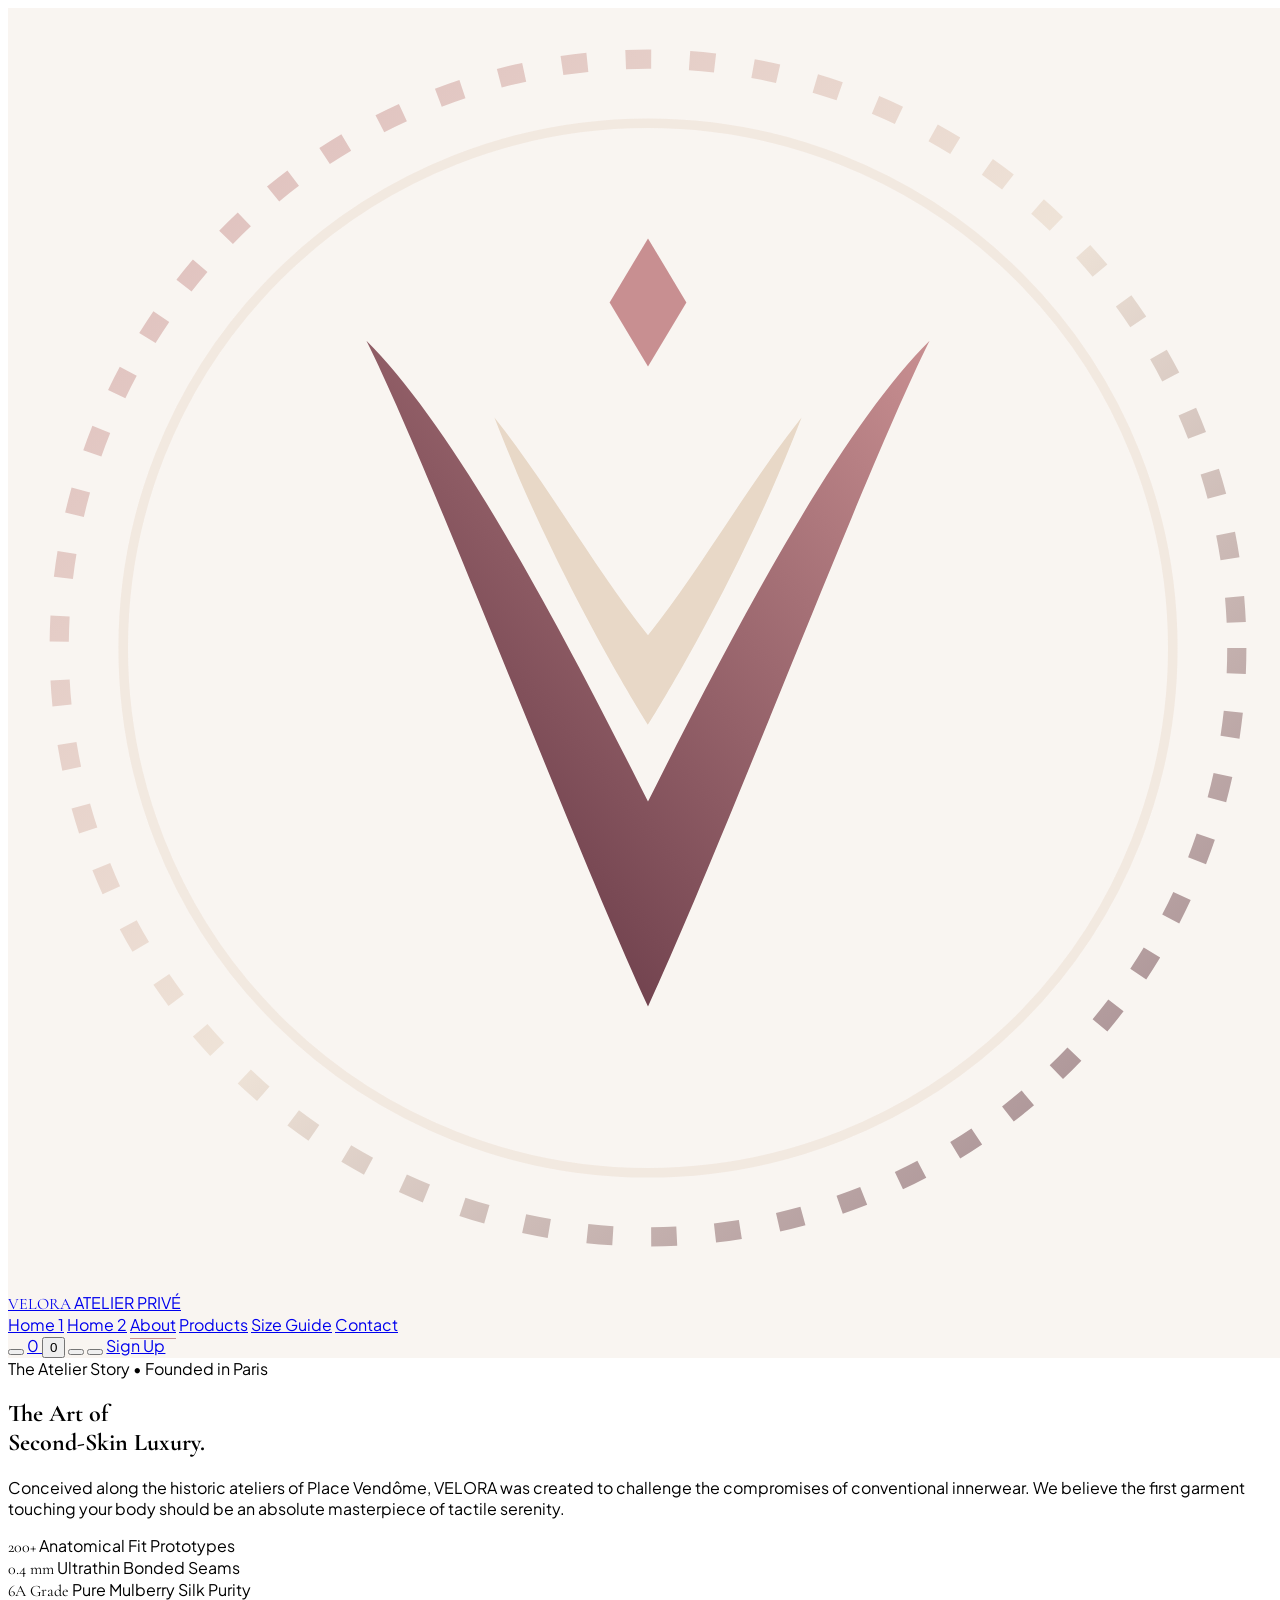
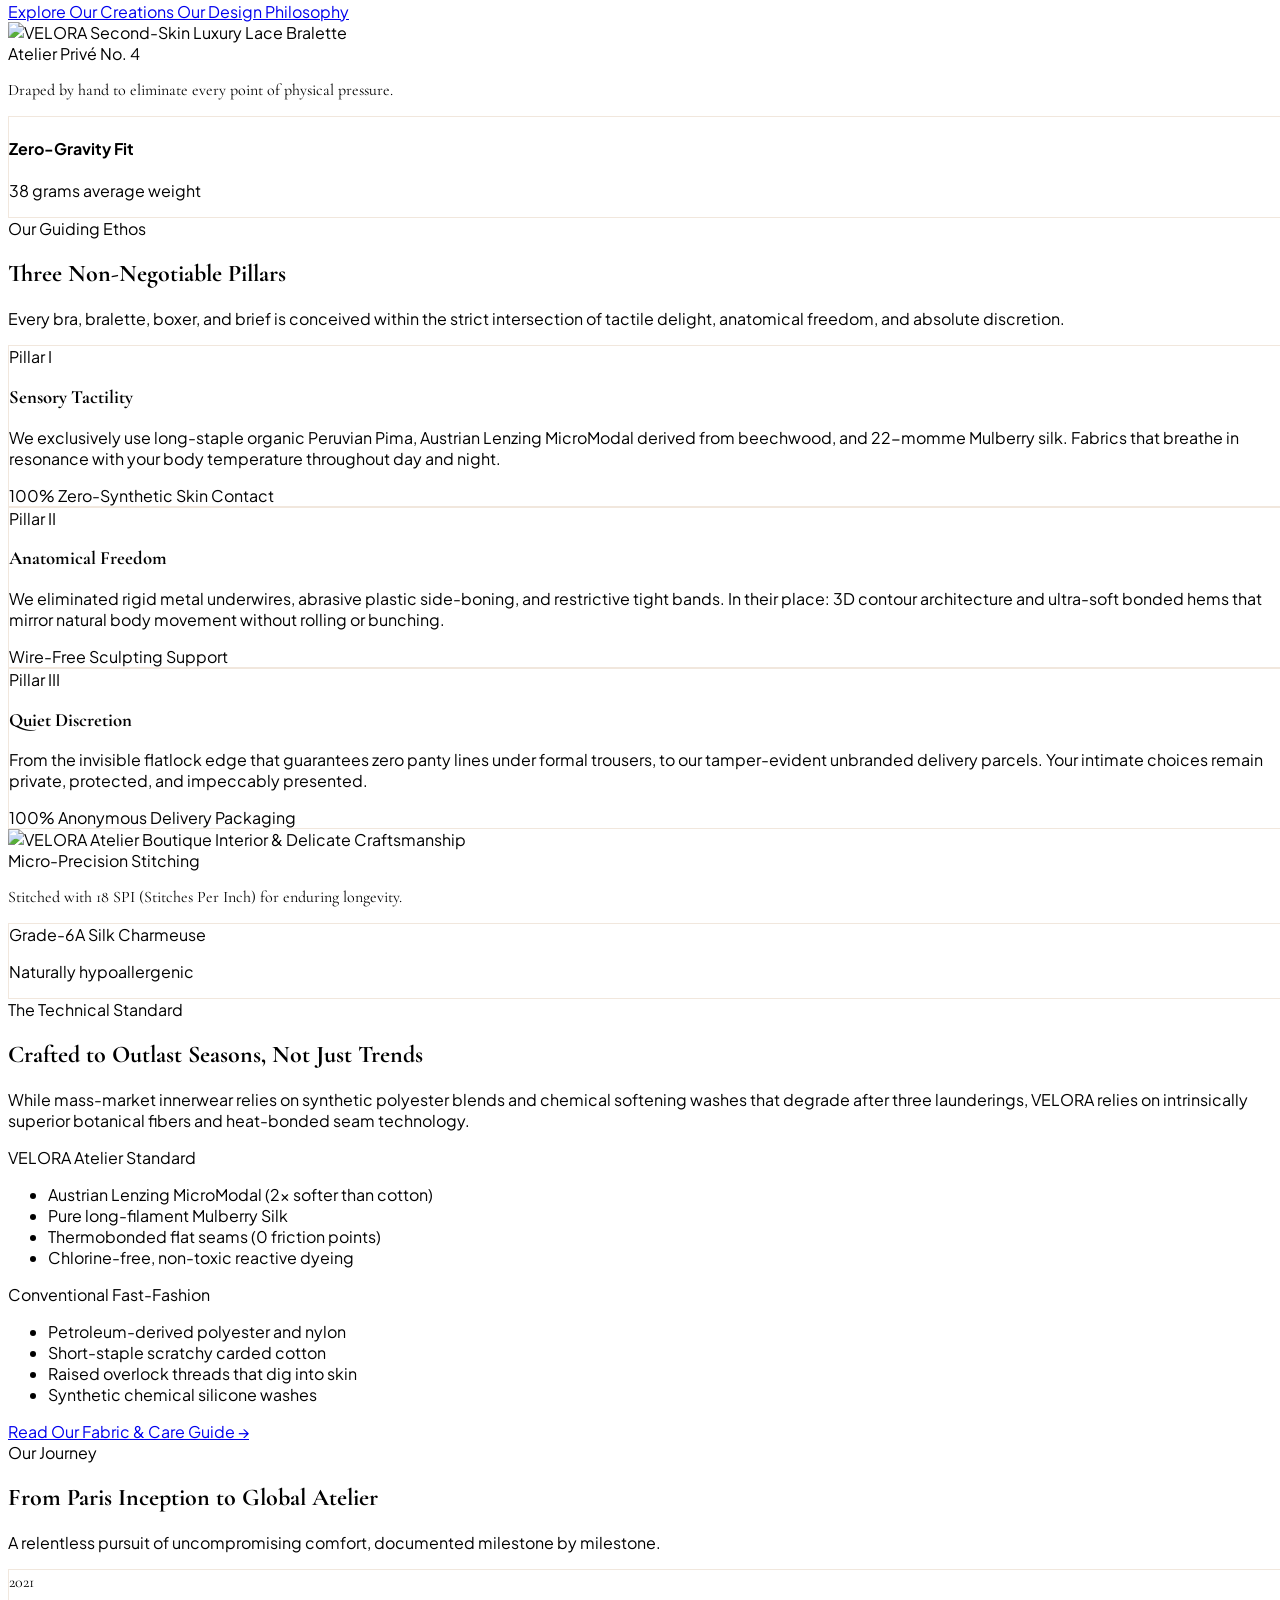
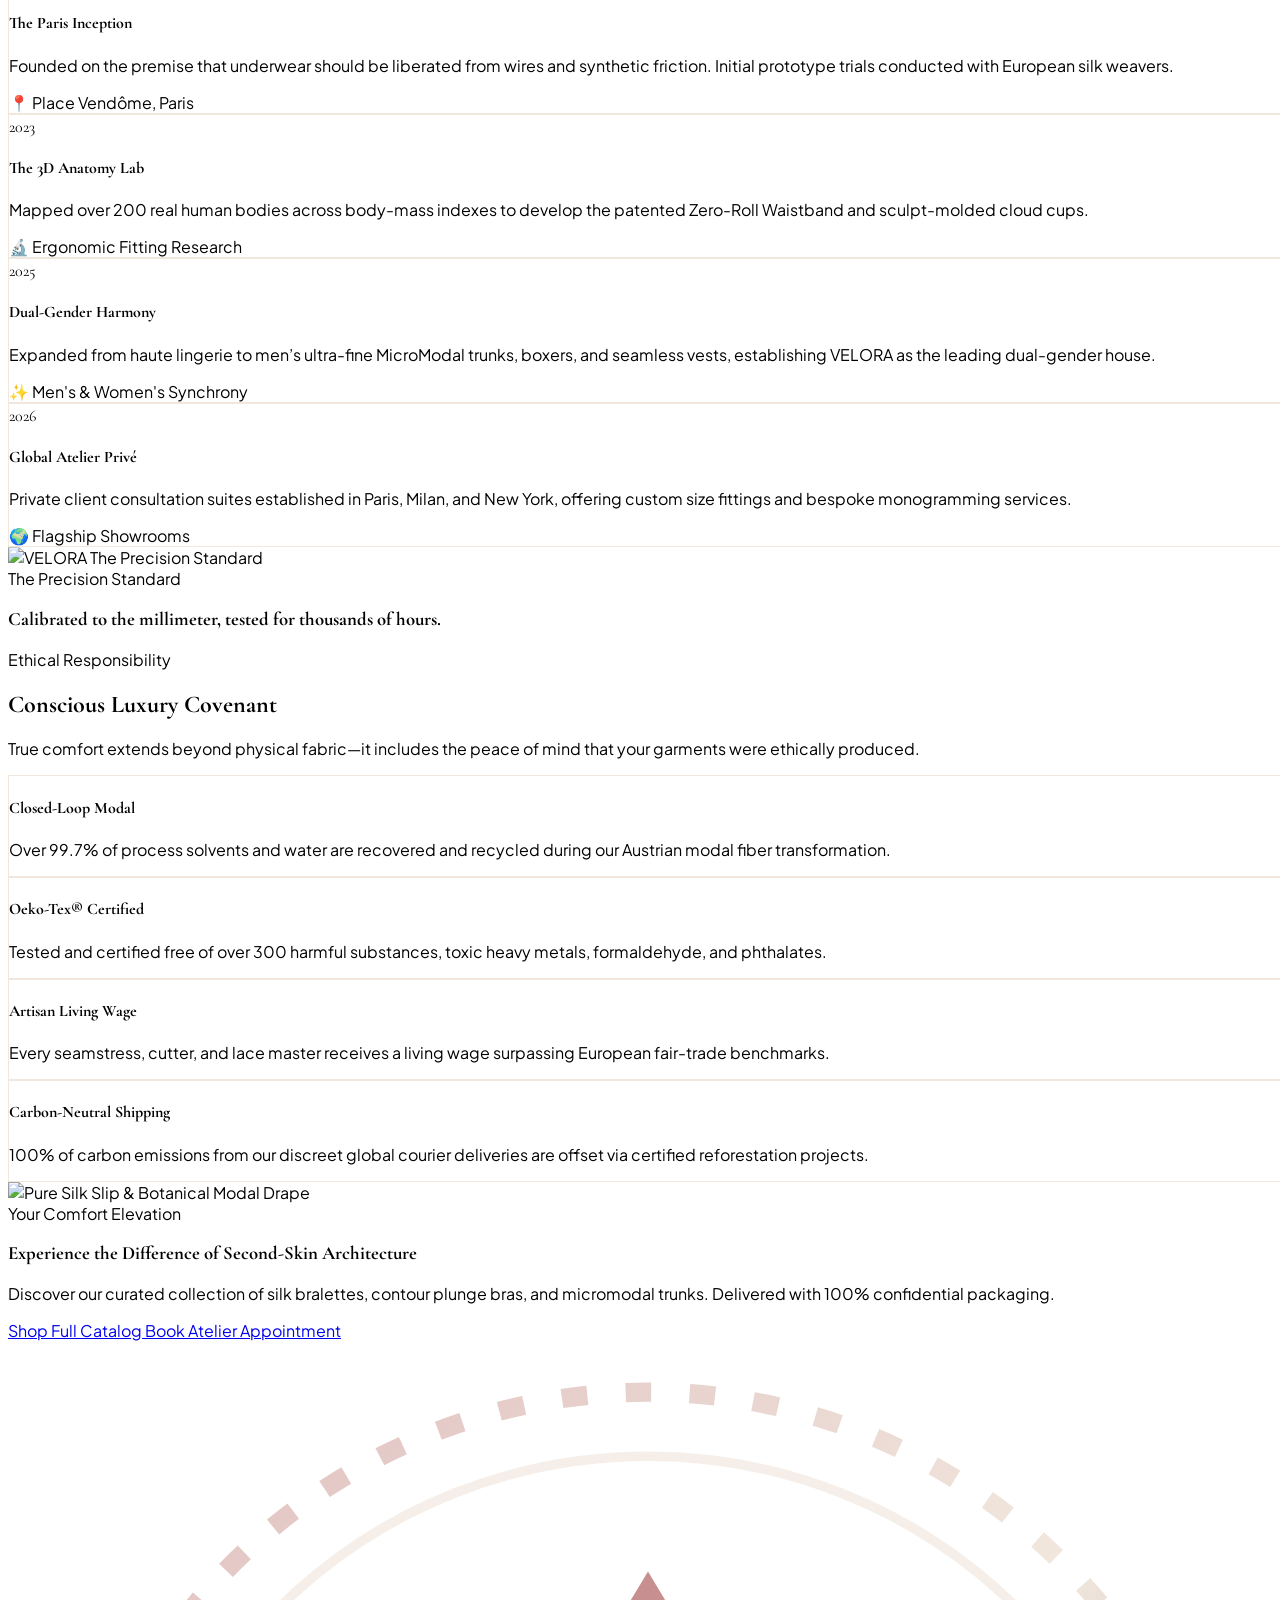
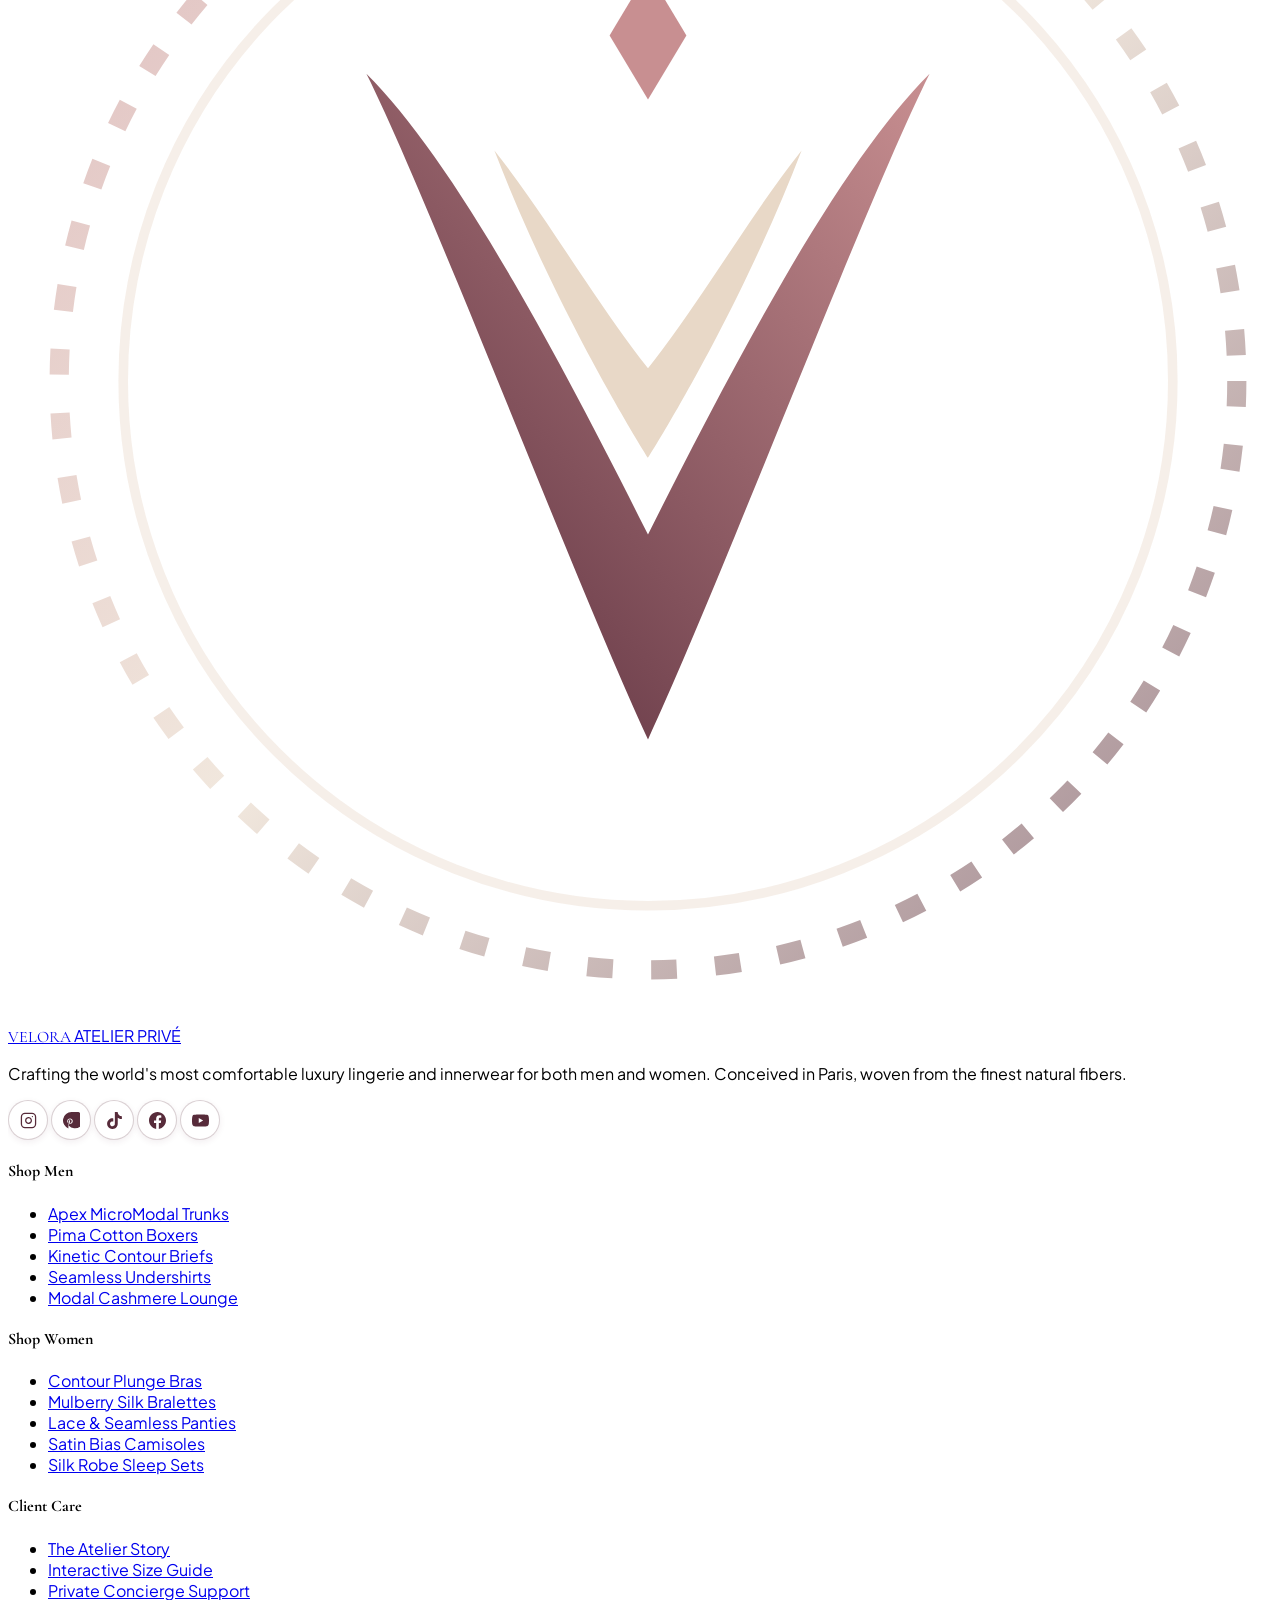
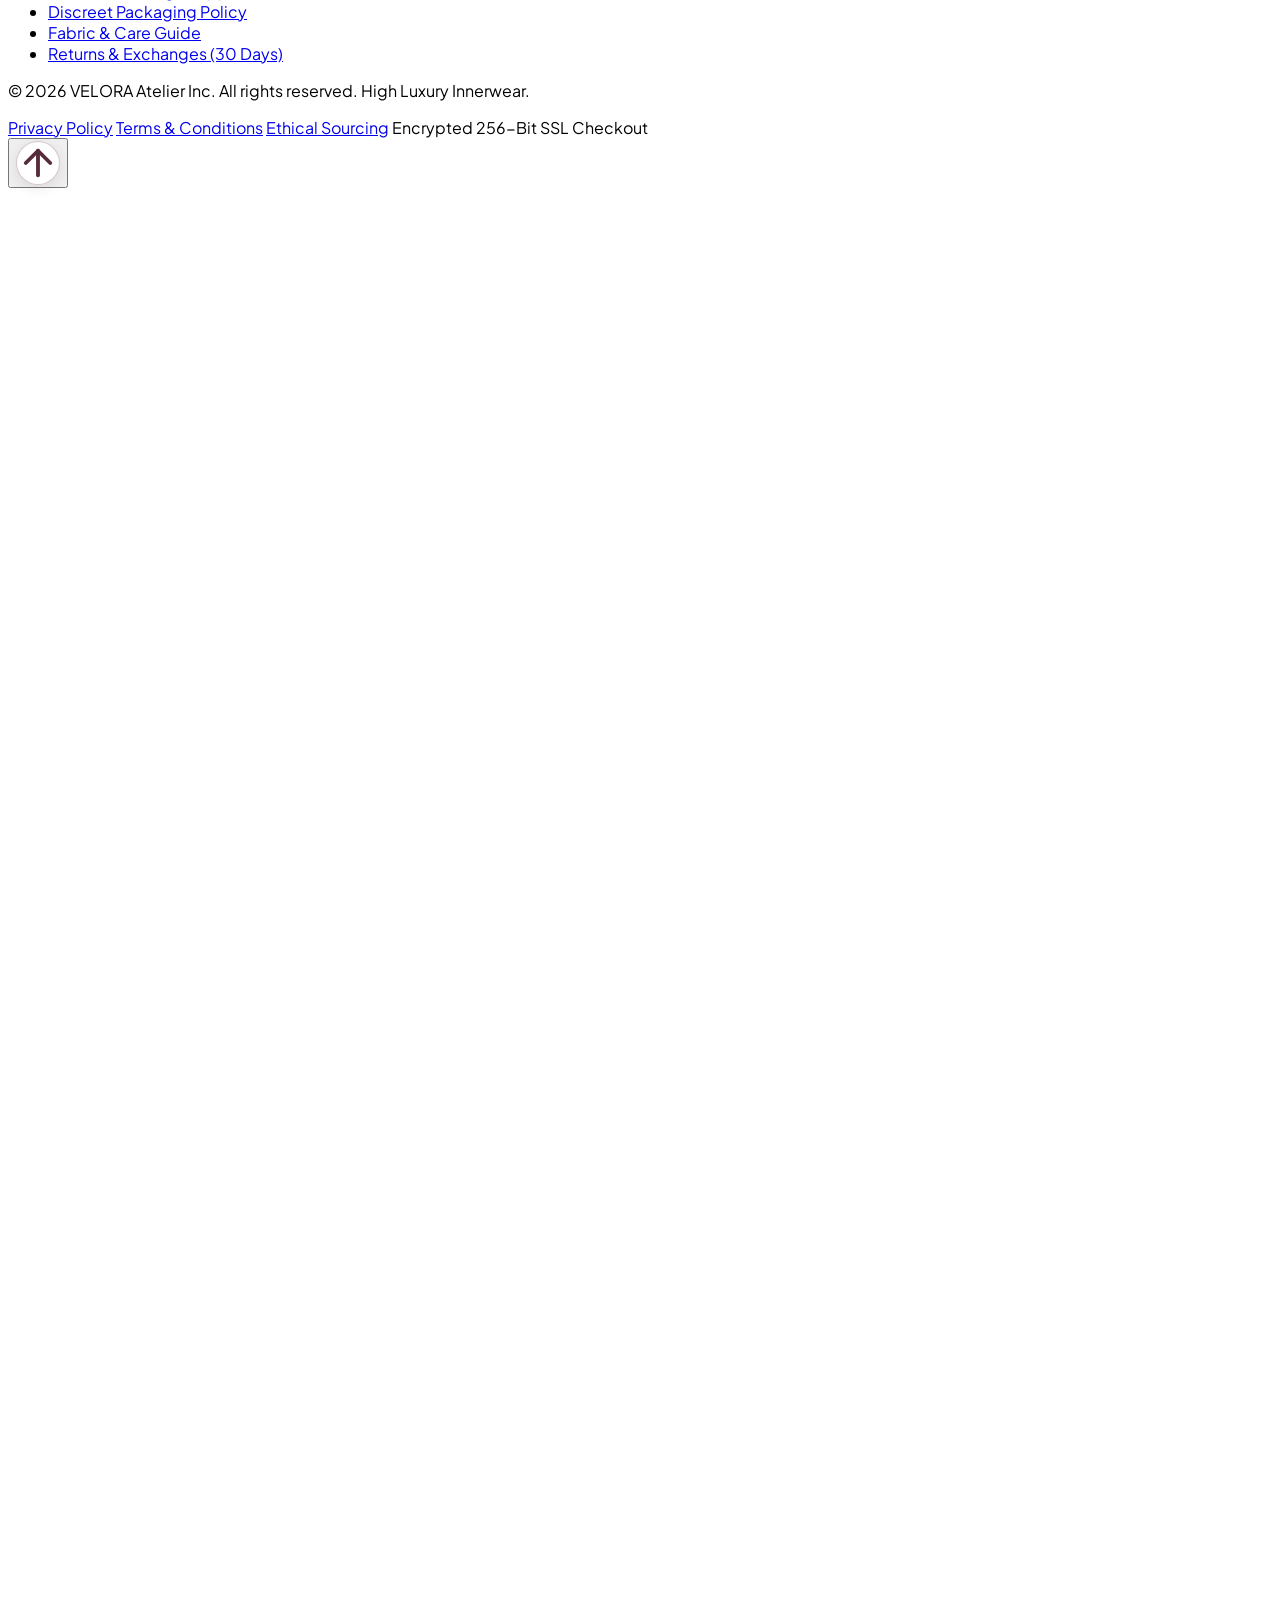
==== commit 2116a353: "changes" ====
--- a/about.html
+++ b/about.html
@@ -556,23 +556,23 @@
   <!-- =========================================================================
        SHARED LUXURY FOOTER
        ========================================================================= -->
-  <footer class="bg-velora-charcoal text-velora-ivory pt-20 pb-12 border-t border-velora-burgundy/40">
+  <footer class="bg-[#F3ECE3] dark:bg-velora-charcoal text-velora-charcoal dark:text-velora-ivory pt-20 pb-12 border-t border-velora-champagne dark:border-velora-burgundy/40 transition-colors duration-300">
     <div class="max-w-7xl mx-auto px-4 sm:px-6 lg:px-8">
       
-      <div class="grid grid-cols-1 md:grid-cols-2 lg:grid-cols-5 gap-10 pb-16 border-b border-velora-burgundy/30">
+      <div class="grid grid-cols-1 md:grid-cols-2 lg:grid-cols-5 gap-10 pb-16 border-b border-velora-champagne/80 dark:border-velora-burgundy/30">
         
         <!-- Column 1: Brand Info -->
         <div class="lg:col-span-2 space-y-4">
           <a href="index.html" class="flex items-center gap-3">
-            <div class="w-10 h-10 rounded-full flex items-center justify-center p-1 bg-gradient-to-tr from-velora-burgundy via-velora-rose to-velora-champagne">
+            <div class="w-10 h-10 rounded-full flex items-center justify-center p-1 bg-gradient-to-tr from-velora-burgundy via-velora-rose to-velora-champagne shadow-sm">
               <img src="assets/logo.svg" alt="VELORA Logo" class="w-full h-full object-contain filter invert-0" />
             </div>
             <div class="flex flex-col">
-              <span class="font-serif text-2xl font-semibold tracking-[0.22em] text-velora-champagne">VELORA</span>
+              <span class="font-serif text-2xl font-semibold tracking-[0.22em] text-velora-burgundy dark:text-velora-champagne transition-colors">VELORA</span>
               <span class="text-[9px] tracking-[0.35em] uppercase text-velora-rose -mt-1 font-medium">ATELIER PRIVÉ</span>
             </div>
           </a>
-          <p class="text-xs text-stone-400 max-w-sm leading-relaxed">
+          <p class="text-xs text-stone-600 dark:text-stone-400 max-w-sm leading-relaxed">
             Crafting the world's most comfortable luxury lingerie and innerwear for both men and women. Conceived in Paris, woven from the finest natural fibers.
           </p>
           <div class="flex items-center space-x-2.5 pt-2">
@@ -613,49 +613,50 @@
 
         <!-- Column 2: Shop Men -->
         <div>
-          <h4 class="font-serif text-base font-semibold text-velora-champagne uppercase tracking-wider mb-4">Shop Men</h4>
-          <ul class="space-y-2 text-xs text-stone-400">
-            <li><a href="products.html?gender=men&category=trunks" class="hover:text-velora-rose transition">Apex MicroModal Trunks</a></li>
-            <li><a href="products.html?gender=men&category=boxers" class="hover:text-velora-rose transition">Pima Cotton Boxers</a></li>
-            <li><a href="products.html?gender=men&category=briefs" class="hover:text-velora-rose transition">Kinetic Contour Briefs</a></li>
-            <li><a href="products.html?gender=men&category=vests" class="hover:text-velora-rose transition">Seamless Undershirts</a></li>
-            <li><a href="products.html?gender=men&category=sleepwear" class="hover:text-velora-rose transition">Modal Cashmere Lounge</a></li>
+          <h4 class="font-serif text-base font-semibold text-velora-burgundy dark:text-velora-champagne uppercase tracking-wider mb-4">Shop Men</h4>
+          <ul class="space-y-2 text-xs text-stone-600 dark:text-stone-400">
+            <li><a href="products.html?gender=men&category=trunks" class="hover:text-velora-burgundy dark:hover:text-velora-rose transition">Apex MicroModal Trunks</a></li>
+            <li><a href="products.html?gender=men&category=boxers" class="hover:text-velora-burgundy dark:hover:text-velora-rose transition">Pima Cotton Boxers</a></li>
+            <li><a href="products.html?gender=men&category=briefs" class="hover:text-velora-burgundy dark:hover:text-velora-rose transition">Kinetic Contour Briefs</a></li>
+            <li><a href="products.html?gender=men&category=vests" class="hover:text-velora-burgundy dark:hover:text-velora-rose transition">Seamless Undershirts</a></li>
+            <li><a href="products.html?gender=men&category=sleepwear" class="hover:text-velora-burgundy dark:hover:text-velora-rose transition">Modal Cashmere Lounge</a></li>
           </ul>
         </div>
 
         <!-- Column 3: Shop Women -->
         <div>
-          <h4 class="font-serif text-base font-semibold text-velora-champagne uppercase tracking-wider mb-4">Shop Women</h4>
-          <ul class="space-y-2 text-xs text-stone-400">
-            <li><a href="products.html?gender=women&category=bras" class="hover:text-velora-rose transition">Contour Plunge Bras</a></li>
-            <li><a href="products.html?gender=women&category=bralettes" class="hover:text-velora-rose transition">Mulberry Silk Bralettes</a></li>
-            <li><a href="products.html?gender=women&category=panties" class="hover:text-velora-rose transition">Lace & Seamless Panties</a></li>
-            <li><a href="products.html?gender=women&category=camisoles" class="hover:text-velora-rose transition">Satin Bias Camisoles</a></li>
-            <li><a href="products.html?gender=women&category=sleepwear" class="hover:text-velora-rose transition">Silk Robe Sleep Sets</a></li>
+          <h4 class="font-serif text-base font-semibold text-velora-burgundy dark:text-velora-champagne uppercase tracking-wider mb-4">Shop Women</h4>
+          <ul class="space-y-2 text-xs text-stone-600 dark:text-stone-400">
+            <li><a href="products.html?gender=women&category=bras" class="hover:text-velora-burgundy dark:hover:text-velora-rose transition">Contour Plunge Bras</a></li>
+            <li><a href="products.html?gender=women&category=bralettes" class="hover:text-velora-burgundy dark:hover:text-velora-rose transition">Mulberry Silk Bralettes</a></li>
+            <li><a href="products.html?gender=women&category=panties" class="hover:text-velora-burgundy dark:hover:text-velora-rose transition">Lace & Seamless Panties</a></li>
+            <li><a href="products.html?gender=women&category=camisoles" class="hover:text-velora-burgundy dark:hover:text-velora-rose transition">Satin Bias Camisoles</a></li>
+            <li><a href="products.html?gender=women&category=sleepwear" class="hover:text-velora-burgundy dark:hover:text-velora-rose transition">Silk Robe Sleep Sets</a></li>
           </ul>
         </div>
 
         <!-- Column 4: Client Services -->
         <div>
-          <h4 class="font-serif text-base font-semibold text-velora-champagne uppercase tracking-wider mb-4">Client Care</h4>
-          <ul class="space-y-2 text-xs text-stone-400">
-            <li><a href="about.html" class="hover:text-velora-rose transition">The Atelier Story</a></li>
-            <li><a href="size-guide.html" class="hover:text-velora-rose transition">Interactive Size Guide</a></li>
-            <li><a href="contact.html" class="hover:text-velora-rose transition">Private Concierge Support</a></li>
-            <li><a href="contact.html" class="hover:text-velora-rose transition">Discreet Packaging Policy</a></li>
-            <li><a href="size-guide.html" class="hover:text-velora-rose transition">Fabric & Care Guide</a></li>
+          <h4 class="font-serif text-base font-semibold text-velora-burgundy dark:text-velora-champagne uppercase tracking-wider mb-4">Client Care</h4>
+          <ul class="space-y-2 text-xs text-stone-600 dark:text-stone-400">
+            <li><a href="about.html" class="hover:text-velora-burgundy dark:hover:text-velora-rose transition">The Atelier Story</a></li>
+            <li><a href="size-guide.html" class="hover:text-velora-burgundy dark:hover:text-velora-rose transition">Interactive Size Guide</a></li>
+            <li><a href="contact.html" class="hover:text-velora-burgundy dark:hover:text-velora-rose transition">Private Concierge Support</a></li>
+            <li><a href="contact.html" class="hover:text-velora-burgundy dark:hover:text-velora-rose transition">Discreet Packaging Policy</a></li>
+            <li><a href="size-guide.html" class="hover:text-velora-burgundy dark:hover:text-velora-rose transition">Fabric & Care Guide</a></li>
+            <li><a href="contact.html" class="hover:text-velora-burgundy dark:hover:text-velora-rose transition">Returns & Exchanges (30 Days)</a></li>
           </ul>
         </div>
 
       </div>
 
       <!-- Bottom Bar -->
-      <div class="pt-8 flex flex-col md:flex-row items-center justify-between text-[11px] text-stone-400 gap-4">
+      <div class="pt-8 flex flex-col md:flex-row items-center justify-between text-[11px] text-stone-600 dark:text-stone-400 gap-4">
         <p>&copy; 2026 VELORA Atelier Inc. All rights reserved. High Luxury Innerwear.</p>
         <div class="flex flex-wrap items-center justify-center gap-6">
-          <a href="#" class="hover:text-velora-rose transition">Privacy Policy</a>
-          <a href="#" class="hover:text-velora-rose transition">Terms & Conditions</a>
-          <a href="#" class="hover:text-velora-rose transition">Ethical Sourcing</a>
+          <a href="#" class="hover:text-velora-burgundy dark:hover:text-velora-rose transition">Privacy Policy</a>
+          <a href="#" class="hover:text-velora-burgundy dark:hover:text-velora-rose transition">Terms & Conditions</a>
+          <a href="#" class="hover:text-velora-burgundy dark:hover:text-velora-rose transition">Ethical Sourcing</a>
           <span class="text-stone-500">Encrypted 256-Bit SSL Checkout</span>
         </div>
         <!-- Back to Top Arrow in Right Corner of Footer -->
@@ -665,7 +666,6 @@
           class="back-to-top-btn group"
           title="Back to Top"
           aria-label="Back to Top">
-          <span class="text-[10px] uppercase tracking-[0.2em] font-semibold text-stone-400 group-hover:text-velora-champagne transition-colors">Back to Top</span>
           <span class="back-to-top-circle">
             <svg class="w-4 h-4 transition-transform duration-300" viewBox="0 0 24 24" fill="none" stroke="currentColor" stroke-width="2.2" stroke-linecap="round" stroke-linejoin="round">
               <path d="M12 19V5"/>
--- a/css/style.css
+++ b/css/style.css
@@ -282,12 +282,19 @@
   width: 38px;
   height: 38px;
   border-radius: 9999px;
+  border: 1px solid rgba(87, 43, 58, 0.22);
+  background: #FFFFFF;
+  color: #572B3A;
+  transition: all 0.35s cubic-bezier(0.165, 0.84, 0.44, 1);
+  position: relative;
+  overflow: hidden;
+  box-shadow: 0 2px 6px rgba(87, 43, 58, 0.08);
+}
+
+.dark .social-icon-btn {
   border: 1px solid rgba(232, 216, 199, 0.35);
   background: rgba(255, 255, 255, 0.05);
   color: #E8D8C7;
-  transition: all 0.35s cubic-bezier(0.165, 0.84, 0.44, 1);
-  position: relative;
-  overflow: hidden;
   box-shadow: 0 2px 6px rgba(0, 0, 0, 0.15);
 }
 
@@ -345,13 +352,20 @@
   width: 42px;
   height: 42px;
   border-radius: 9999px;
-  border: 1px solid rgba(232, 216, 199, 0.4);
-  background: rgba(255, 255, 255, 0.06);
-  color: #E8D8C7;
+  border: 1px solid rgba(87, 43, 58, 0.25);
+  background: #FFFFFF;
+  color: #572B3A;
   display: inline-flex;
   align-items: center;
   justify-content: center;
   transition: all 0.35s cubic-bezier(0.165, 0.84, 0.44, 1);
+  box-shadow: 0 4px 12px rgba(87, 43, 58, 0.1);
+}
+
+.dark .back-to-top-circle {
+  border: 1px solid rgba(232, 216, 199, 0.4);
+  background: rgba(255, 255, 255, 0.06);
+  color: #E8D8C7;
   box-shadow: 0 4px 12px rgba(0, 0, 0, 0.25);
 }
 
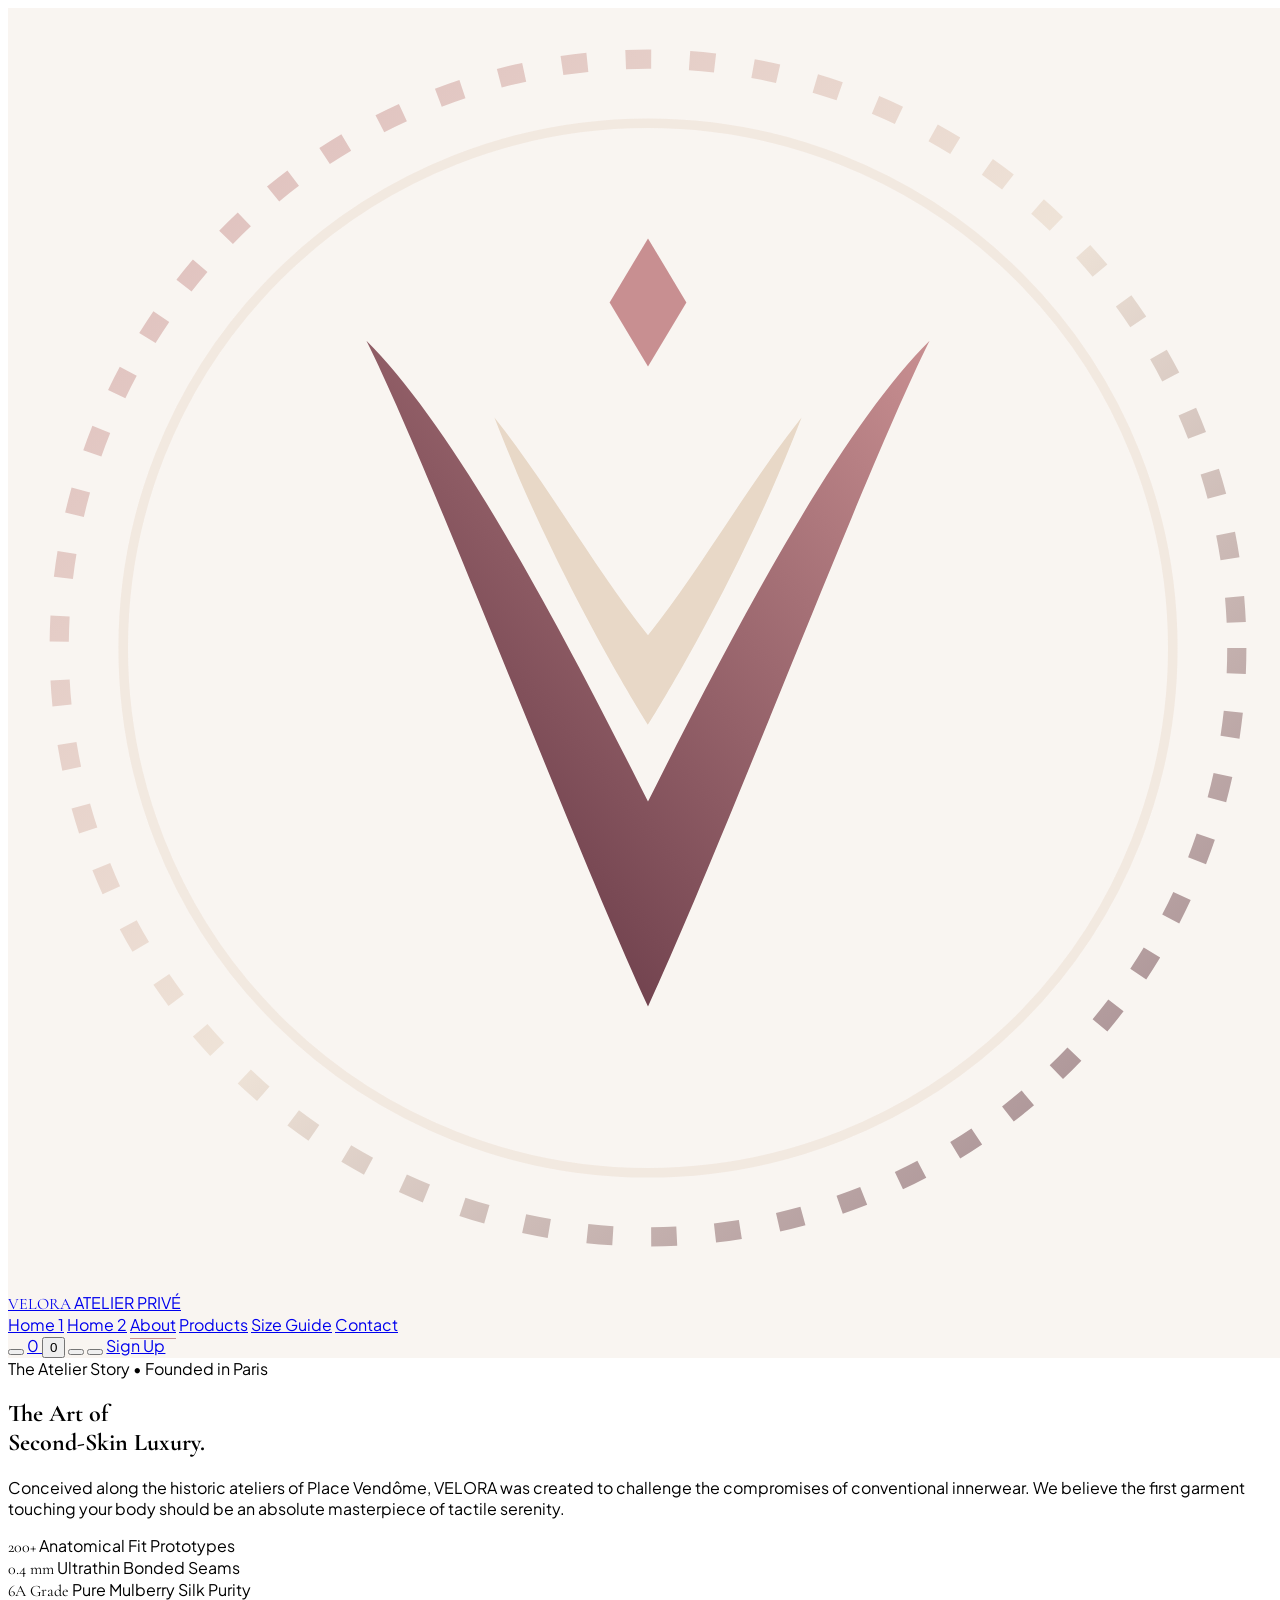
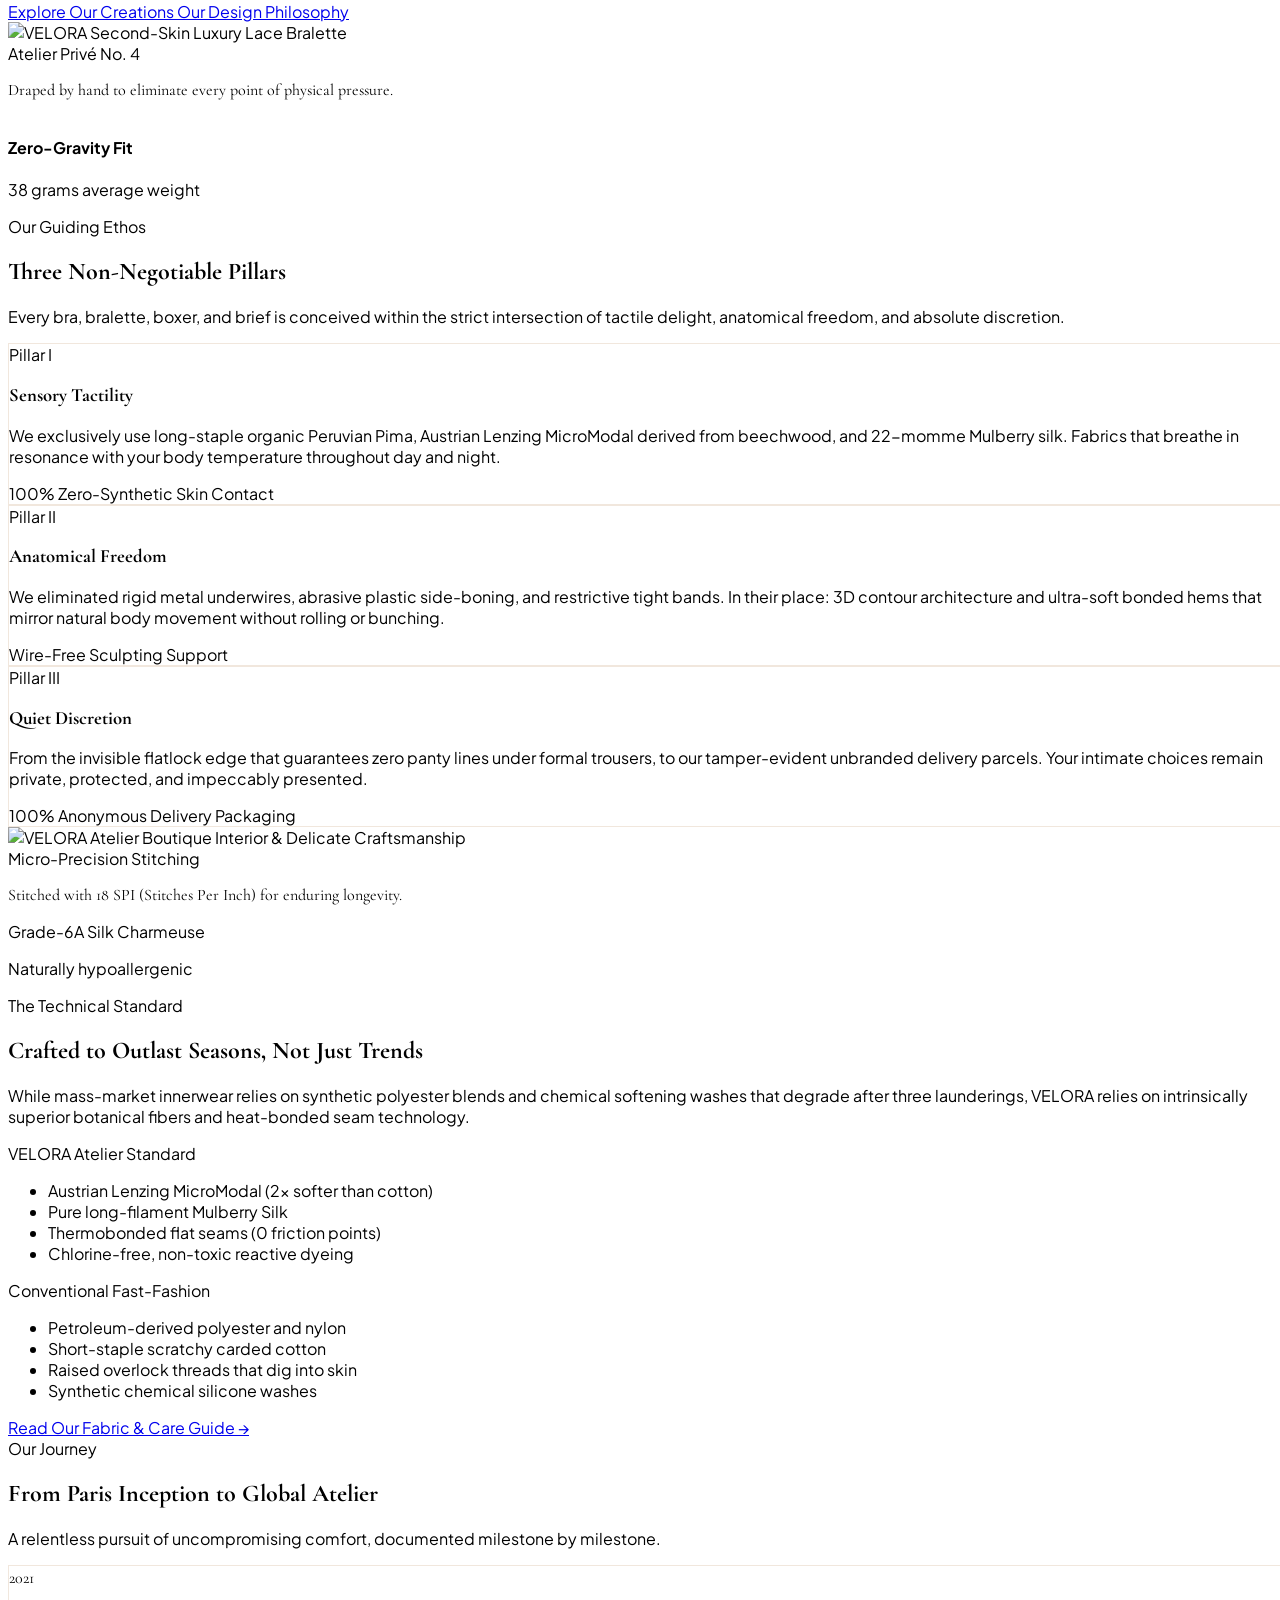
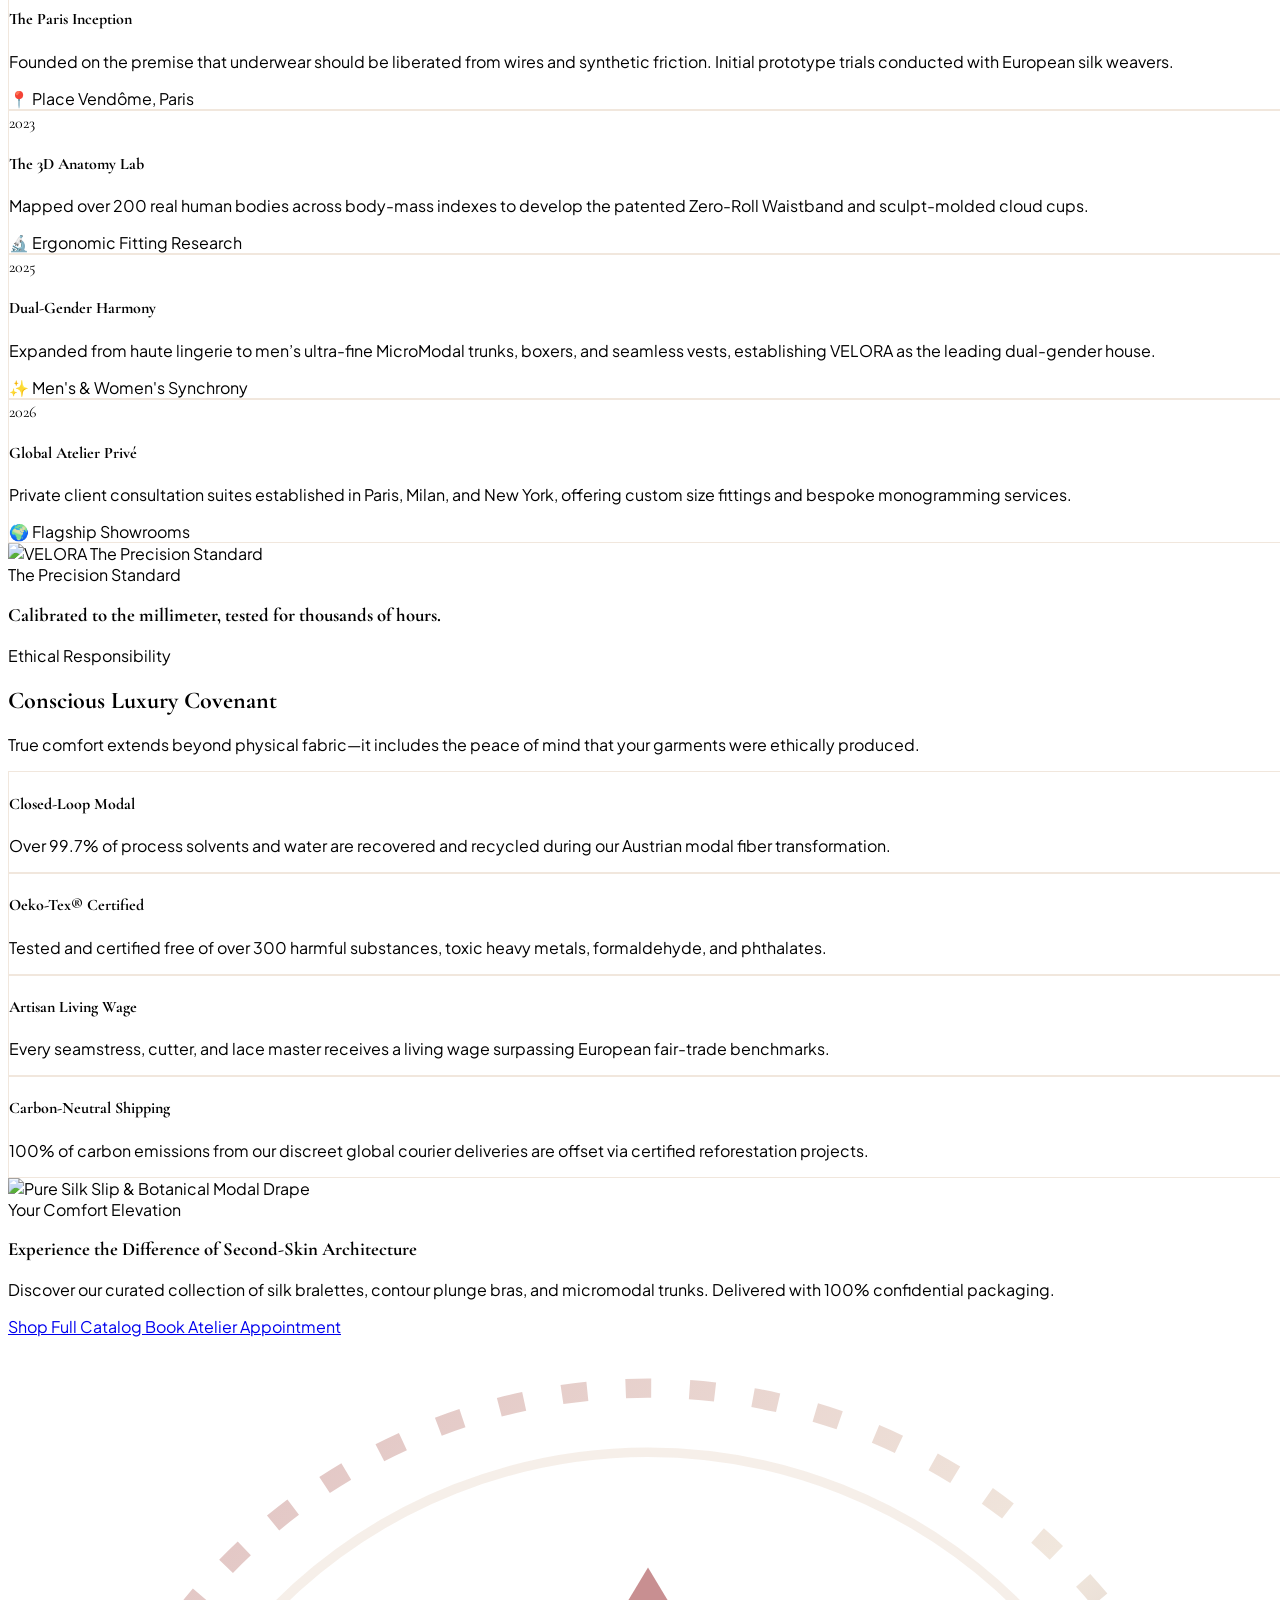
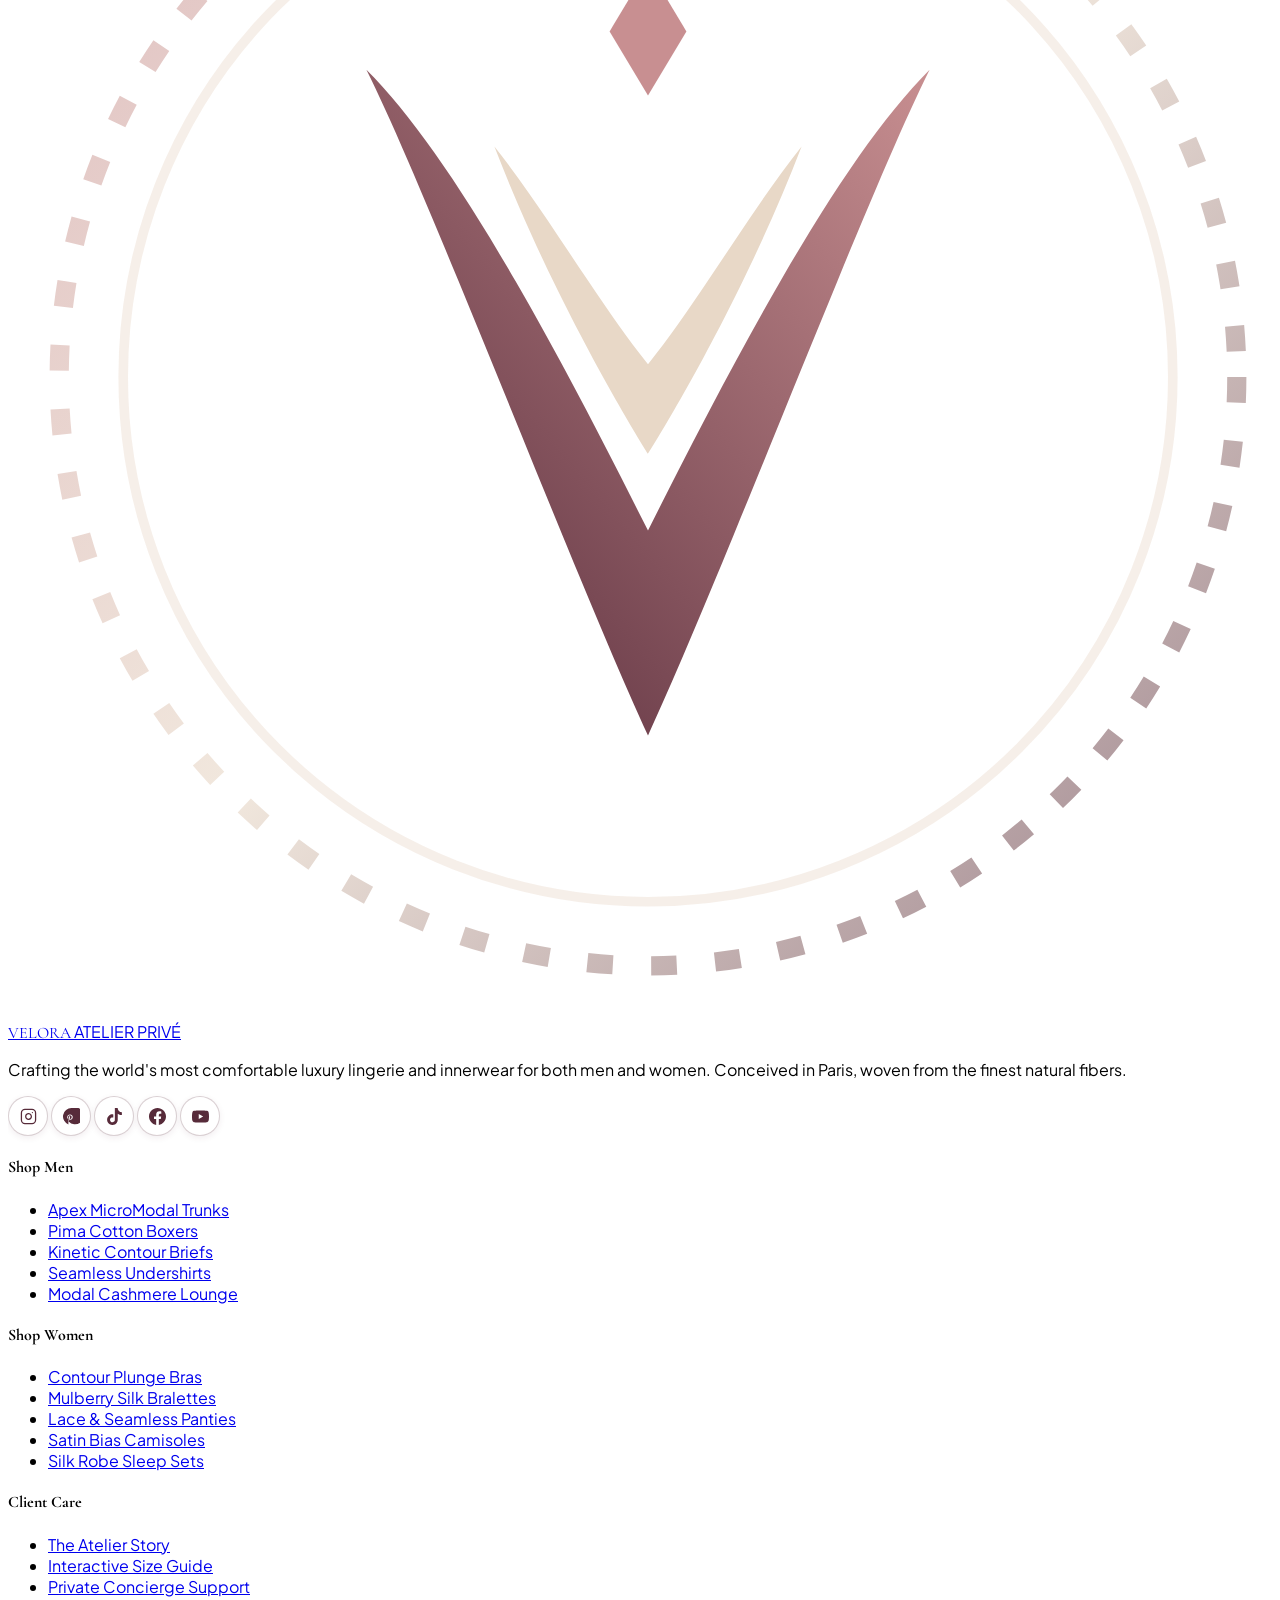
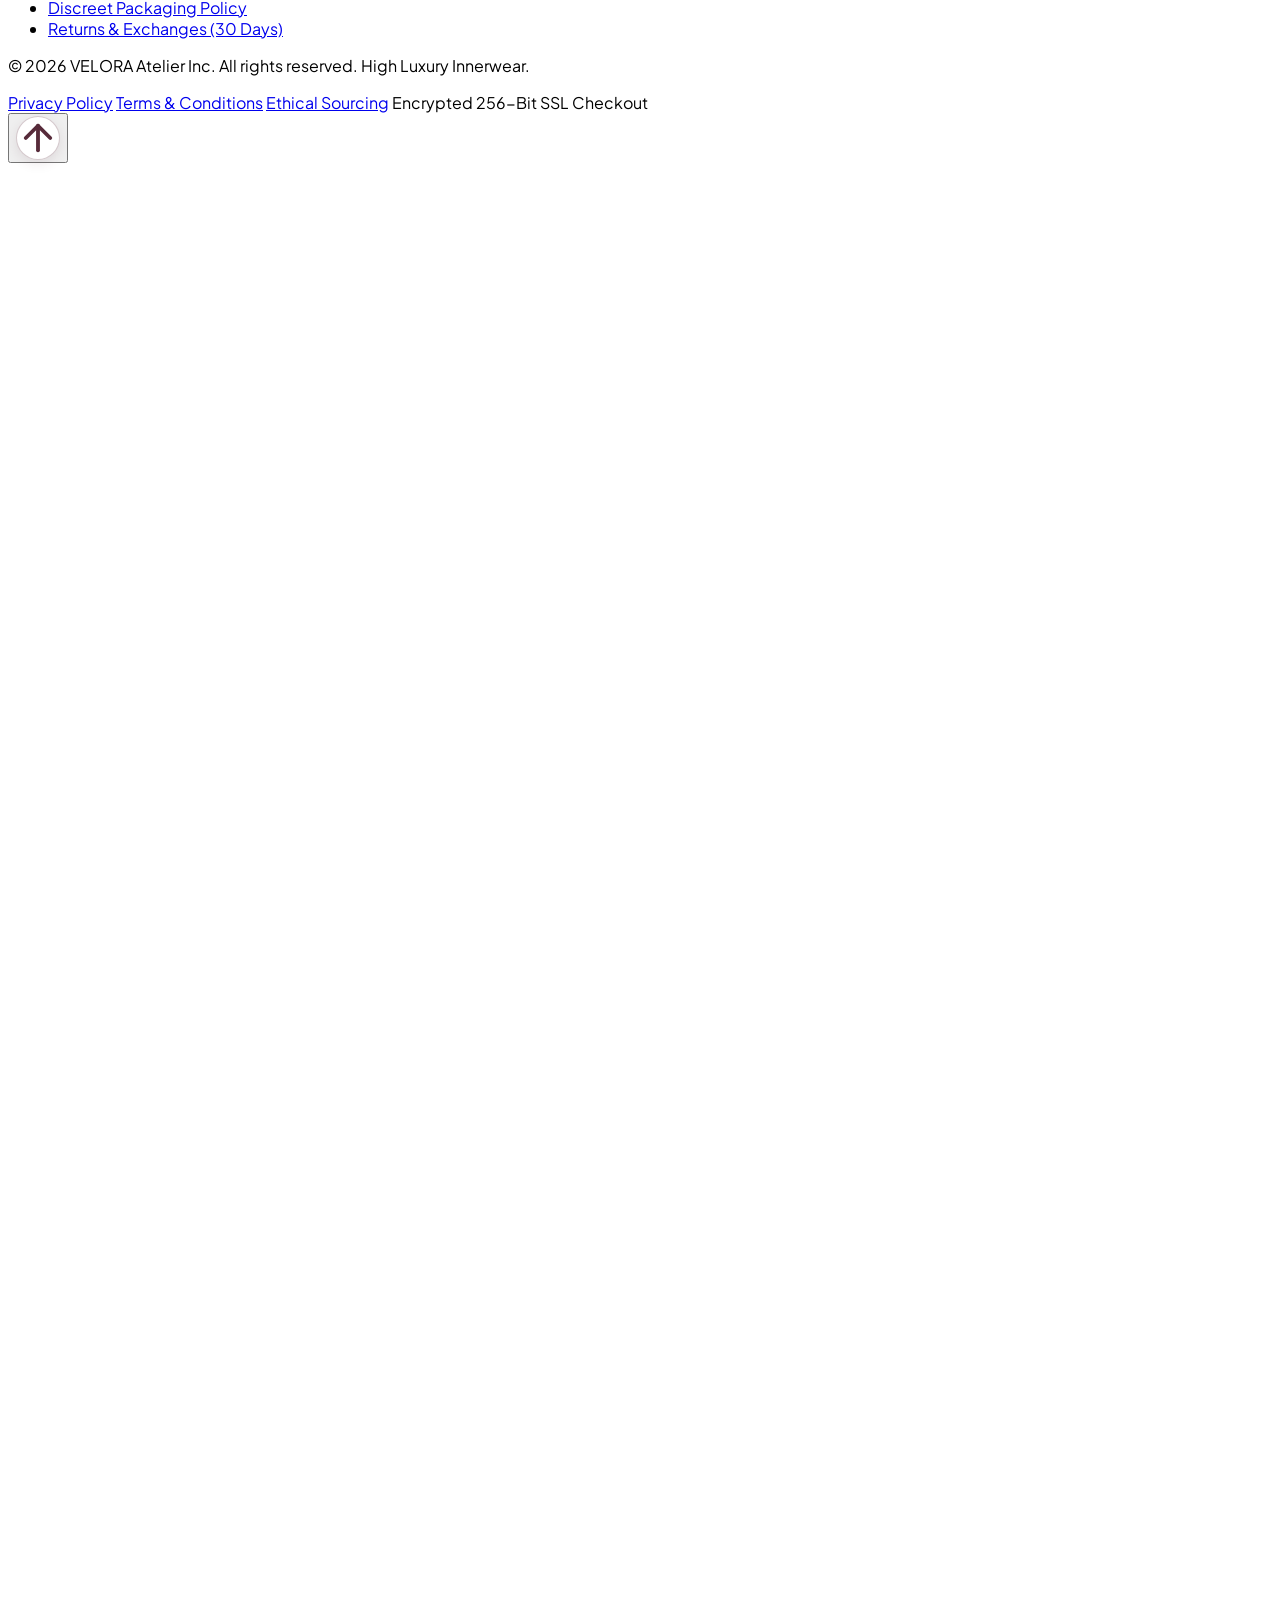
==== commit a14852e8: "corrections" ====
--- a/about.html
+++ b/about.html
@@ -52,14 +52,14 @@
     <div class="max-w-7xl mx-auto px-4 sm:px-6 lg:px-8">
       <div class="flex items-center justify-between gap-4">
         
-                <!-- Brand Logo & Symbol -->
-        <a href="index.html" class="flex items-center gap-2 sm:gap-3 group shrink-0">
-          <div class="w-8 h-8 sm:w-10 sm:h-10 rounded-full flex items-center justify-center p-1 bg-gradient-to-tr from-velora-burgundy via-velora-rose to-velora-champagne shadow-sm group-hover:scale-105 transition-transform duration-300 shrink-0">
+        <!-- Brand Logo & Symbol -->
+        <a href="index.html" class="flex items-center gap-3 group shrink-0">
+          <div class="w-10 h-10 rounded-full flex items-center justify-center p-1 bg-gradient-to-tr from-velora-burgundy via-velora-rose to-velora-champagne shadow-sm group-hover:scale-105 transition-transform duration-300 shrink-0">
             <img src="assets/logo.svg" alt="VELORA Emblem" class="w-full h-full object-contain filter invert-0" />
           </div>
           <div class="flex flex-col">
-            <span class="font-serif text-lg sm:text-2xl font-semibold tracking-[0.2em] sm:tracking-[0.22em] text-velora-burgundy dark:text-velora-champagne transition-colors leading-none">VELORA</span>
-            <span class="text-[7px] sm:text-[9px] tracking-[0.25em] sm:tracking-[0.35em] uppercase text-velora-rose dark:text-velora-champagne/70 mt-0.5 sm:-mt-1 font-medium hidden sm:block">ATELIER PRIVÉ</span>
+            <span class="font-serif text-2xl font-semibold tracking-[0.22em] text-velora-burgundy dark:text-velora-champagne transition-colors">VELORA</span>
+            <span class="text-[9px] tracking-[0.35em] uppercase text-velora-rose dark:text-velora-champagne/70 -mt-1 font-medium">ATELIER PRIVÉ</span>
           </div>
         </a>
 
@@ -132,7 +132,7 @@
       <div class="grid grid-cols-1 lg:grid-cols-12 gap-12 lg:gap-16 items-center">
         
         <!-- Left Editorial Column -->
-        <div class="lg:col-span-7 space-y-6 text-left" data-aos="fade-right" data-aos-duration="1000">
+        <div class="lg:col-span-7 space-y-6 text-center lg:text-left flex flex-col items-center lg:items-start" data-aos="fade-right" data-aos-duration="1000">
           <div class="inline-flex items-center gap-2 px-3.5 py-1.5 rounded-full border border-velora-rose/40 bg-velora-rose/10 text-velora-burgundy dark:text-velora-rose text-xs uppercase tracking-widest font-semibold">
             <span class="w-1.5 h-1.5 rounded-full bg-velora-rose animate-ping"></span>
             The Atelier Story • Founded in Paris
@@ -143,12 +143,12 @@
             <span class="italic font-light text-velora-rose dark:text-velora-champagne">Second-Skin Luxury.</span>
           </h1>
 
-          <p class="text-base sm:text-lg text-velora-charcoal/80 dark:text-velora-ivory/80 max-w-xl font-light leading-relaxed">
+          <p class="text-base sm:text-lg text-velora-charcoal/80 dark:text-velora-ivory/80 max-w-xl mx-auto lg:mx-0 font-light leading-relaxed">
             Conceived along the historic ateliers of Place Vendôme, VELORA was created to challenge the compromises of conventional innerwear. We believe the first garment touching your body should be an absolute masterpiece of tactile serenity.
           </p>
 
           <!-- Key Craft Metrics Strip -->
-          <div class="pt-4 grid grid-cols-3 gap-6 border-t border-velora-champagne/60 dark:border-velora-burgundy/40 text-xs">
+          <div class="w-full max-w-xl lg:max-w-none mx-auto lg:mx-0 pt-4 grid grid-cols-3 gap-6 border-t border-velora-champagne/60 dark:border-velora-burgundy/40 text-xs">
             <div>
               <span class="block font-serif text-2xl sm:text-3xl font-normal text-velora-burgundy dark:text-velora-champagne">200+</span>
               <span class="text-stone-500 dark:text-stone-400 mt-1 block">Anatomical Fit Prototypes</span>
@@ -164,7 +164,7 @@
           </div>
 
           <!-- CTAs -->
-          <div class="pt-4 flex flex-col sm:flex-row items-stretch sm:items-center gap-4">
+          <div class="w-full sm:w-auto pt-4 flex flex-col sm:flex-row flex-wrap items-stretch sm:items-center justify-center lg:justify-start gap-4">
             <a href="products.html" class="whitespace-nowrap shrink-0 w-full sm:w-[245px] px-6 py-3.5 rounded-full bg-velora-burgundy text-white hover:bg-[#3d1925] font-semibold text-xs uppercase tracking-wider transition shadow-lg inline-flex items-center justify-center gap-2">
               <span>Explore Our Creations</span> <i data-lucide="arrow-right" class="w-4 h-4 shrink-0"></i>
             </a>
@@ -175,29 +175,29 @@
         </div>
 
         <!-- Right Hero Visual Showcase -->
-        <div class="lg:col-span-5 relative" data-aos="fade-left" data-aos-duration="1200">
+        <div class="lg:col-span-5 relative pb-6 sm:pb-8" data-aos="fade-left" data-aos-duration="1200">
           <div class="relative mx-auto max-w-md lg:max-w-none">
             
             <!-- Main Visual Frame -->
             <div class="aspect-[3/4] rounded-3xl overflow-hidden shadow-2xl border-2 border-velora-champagne/60 dark:border-velora-burgundy/40 relative img-zoom-container">
               <img src="https://images.pexels.com/photos/17825483/pexels-photo-17825483.jpeg?auto=compress&cs=tinysrgb&w=1200" alt="VELORA Second-Skin Luxury Lace Bralette" class="w-full h-full object-cover" />
-              <div class="absolute inset-0 bg-gradient-to-t from-velora-charcoal/70 via-transparent to-transparent"></div>
+              <div class="absolute inset-0 bg-gradient-to-t from-velora-charcoal/85 via-velora-charcoal/30 to-transparent"></div>
               
-              <div class="absolute bottom-6 left-6 right-6 text-white">
+              <div class="absolute bottom-20 sm:bottom-24 left-6 right-6 text-white z-10">
                 <span class="text-[10px] uppercase tracking-widest text-velora-champagne font-semibold">Atelier Privé No. 4</span>
-                <p class="font-serif text-xl font-normal mt-1">Draped by hand to eliminate every point of physical pressure.</p>
+                <p class="font-serif text-lg sm:text-xl font-normal mt-1 drop-shadow-sm">Draped by hand to eliminate every point of physical pressure.</p>
               </div>
             </div>
 
-            <!-- Floating Accent Badge -->
-            <div class="absolute -bottom-6 -left-6 p-4 rounded-2xl glass-card shadow-xl border border-velora-champagne animate-float max-w-[210px] hidden sm:block">
+            <!-- Floating Accent Badge (Visible across mobile, tablet, and desktop; positioned cleanly below caption) -->
+            <div class="absolute -bottom-5 left-3 sm:-bottom-6 sm:-left-4 z-20 p-3.5 sm:p-4 rounded-2xl bg-white dark:bg-[#201d22] shadow-2xl border border-velora-champagne dark:border-stone-700 animate-float max-w-[230px] sm:max-w-[240px] block">
               <div class="flex items-center gap-3">
                 <div class="w-10 h-10 rounded-xl bg-velora-rose/20 flex items-center justify-center text-velora-burgundy dark:text-velora-rose shrink-0">
                   <i data-lucide="feather" class="w-5 h-5"></i>
                 </div>
-                <div>
-                  <h4 class="text-xs font-semibold text-velora-charcoal dark:text-velora-ivory leading-tight">Zero-Gravity Fit</h4>
-                  <p class="text-[10px] text-stone-500 dark:text-stone-400 mt-0.5">38 grams average weight</p>
+                <div class="text-left">
+                  <h4 class="text-xs font-bold text-velora-charcoal dark:text-velora-ivory leading-tight">Zero-Gravity Fit</h4>
+                  <p class="text-[10px] text-stone-600 dark:text-stone-300 font-medium mt-0.5">38 grams average weight</p>
                 </div>
               </div>
             </div>
@@ -304,21 +304,23 @@
     <div class="grid grid-cols-1 lg:grid-cols-12 gap-12 lg:gap-16 items-center">
       
       <!-- Visual Column -->
-      <div class="lg:col-span-5 relative" data-aos="fade-right">
-        <div class="aspect-[4/5] rounded-3xl overflow-hidden shadow-2xl border border-velora-champagne/60 relative">
-          <img src="https://www.shutterstock.com/image-photo/lingerie-store-interior-delicate-romantic-260nw-1812141688.jpg" alt="VELORA Atelier Boutique Interior & Delicate Craftsmanship" class="w-full h-full object-cover" />
-          <div class="absolute inset-0 bg-gradient-to-t from-velora-charcoal/60 via-transparent to-transparent"></div>
-          
-          <div class="absolute bottom-6 left-6 right-6 text-white">
-            <span class="text-[10px] uppercase tracking-widest text-velora-champagne font-semibold">Micro-Precision Stitching</span>
-            <p class="font-serif text-lg font-normal mt-1">Stitched with 18 SPI (Stitches Per Inch) for enduring longevity.</p>
-          </div>
-        </div>
-
-        <!-- Floating Spec Tag -->
-        <div class="absolute -top-6 -right-6 p-4 rounded-2xl glass-card shadow-lg border border-velora-champagne/80 max-w-[200px] hidden sm:block">
-          <div class="text-xs font-semibold text-velora-charcoal dark:text-velora-ivory">Grade-6A Silk Charmeuse</div>
-          <p class="text-[10px] text-velora-rose mt-0.5">Naturally hypoallergenic</p>
+      <div class="lg:col-span-5 relative pt-6 sm:pt-4 lg:pt-0" data-aos="fade-right">
+        <div class="relative mx-auto max-w-md lg:max-w-none">
+          <div class="aspect-[4/5] rounded-3xl overflow-hidden shadow-2xl border border-velora-champagne/60 relative">
+            <img src="https://www.shutterstock.com/image-photo/lingerie-store-interior-delicate-romantic-260nw-1812141688.jpg" alt="VELORA Atelier Boutique Interior & Delicate Craftsmanship" class="w-full h-full object-cover object-top scale-[1.15] origin-top" />
+            <div class="absolute inset-0 bg-gradient-to-t from-velora-charcoal/75 via-velora-charcoal/20 to-transparent"></div>
+            
+            <div class="absolute bottom-6 left-6 right-6 text-white z-10">
+              <span class="text-[10px] uppercase tracking-widest text-velora-champagne font-semibold">Micro-Precision Stitching</span>
+              <p class="font-serif text-lg font-normal mt-1">Stitched with 18 SPI (Stitches Per Inch) for enduring longevity.</p>
+            </div>
+          </div>
+
+          <!-- Floating Spec Tag (Visible across mobile, tablet, and desktop) -->
+          <div class="absolute -top-5 right-3 sm:-top-6 sm:right-4 z-20 p-3.5 sm:p-4 rounded-2xl bg-white dark:bg-[#201d22] shadow-xl border border-velora-champagne dark:border-stone-700 max-w-[210px] block animate-float">
+            <div class="text-xs font-bold text-velora-charcoal dark:text-velora-ivory">Grade-6A Silk Charmeuse</div>
+            <p class="text-[10px] text-velora-rose font-medium mt-0.5">Naturally hypoallergenic</p>
+          </div>
         </div>
       </div>
 
@@ -452,12 +454,12 @@
       </div>
 
       <!-- Atelier Tailoring Image Strip -->
-      <div class="mt-14 rounded-3xl overflow-hidden shadow-xl border border-velora-champagne/60 relative aspect-[21/9]" data-aos="zoom-in">
-        <img src="https://images.takoramart.com/categories/1793262410316-MensInnerwearStudioCollection.png" alt="VELORA The Precision Standard" class="w-full h-full object-cover" />
-        <div class="absolute inset-0 bg-gradient-to-r from-velora-charcoal/80 via-velora-charcoal/40 to-transparent flex items-center">
-          <div class="p-8 sm:p-12 max-w-lg text-white">
-            <span class="text-xs uppercase tracking-widest text-velora-champagne font-semibold">The Precision Standard</span>
-            <h3 class="font-serif text-2xl sm:text-3xl font-normal mt-1">Calibrated to the millimeter, tested for thousands of hours.</h3>
+      <div class="mt-14 rounded-3xl overflow-hidden shadow-xl border border-velora-champagne/60 relative min-h-[220px] sm:aspect-[21/9]" data-aos="zoom-in">
+        <img src="https://images.takoramart.com/categories/1793262410316-MensInnerwearStudioCollection.png" alt="VELORA The Precision Standard" class="w-full h-full object-cover absolute inset-0" />
+        <div class="relative z-10 w-full h-full min-h-[220px] bg-gradient-to-r rtl:bg-gradient-to-l from-velora-charcoal/90 via-velora-charcoal/65 to-velora-charcoal/25 flex items-center">
+          <div class="p-6 sm:p-12 max-w-lg text-white drop-shadow-md">
+            <span class="text-xs uppercase tracking-widest text-velora-champagne font-bold block">The Precision Standard</span>
+            <h3 class="font-serif text-2xl sm:text-3xl font-normal mt-1 text-white drop-shadow">Calibrated to the millimeter, tested for thousands of hours.</h3>
           </div>
         </div>
       </div>
@@ -496,7 +498,7 @@
 
       <div class="p-6 rounded-2xl glass-card luxury-card space-y-3">
         <div class="w-10 h-10 rounded-xl bg-velora-rose text-white flex items-center justify-center">
-          <i data-lucide="check-shield" class="w-5 h-5"></i>
+          <i data-lucide="shield-check" class="w-5 h-5"></i>
         </div>
         <h4 class="font-serif text-lg font-medium text-velora-charcoal dark:text-velora-ivory">Oeko-Tex® Certified</h4>
         <p class="text-xs text-stone-500 dark:text-stone-400 leading-relaxed">
@@ -559,7 +561,7 @@
   <footer class="bg-[#F3ECE3] dark:bg-velora-charcoal text-velora-charcoal dark:text-velora-ivory pt-20 pb-12 border-t border-velora-champagne dark:border-velora-burgundy/40 transition-colors duration-300">
     <div class="max-w-7xl mx-auto px-4 sm:px-6 lg:px-8">
       
-      <div class="grid grid-cols-1 md:grid-cols-2 lg:grid-cols-5 gap-10 pb-16 border-b border-velora-champagne/80 dark:border-velora-burgundy/30">
+      <div class="grid grid-cols-1 md:grid-cols-2 lg:grid-cols-5 gap-8 lg:gap-8 xl:gap-10 items-start pb-16 border-b border-velora-champagne/80 dark:border-velora-burgundy/30">
         
         <!-- Column 1: Brand Info -->
         <div class="lg:col-span-2 space-y-4">
@@ -643,7 +645,6 @@
             <li><a href="size-guide.html" class="hover:text-velora-burgundy dark:hover:text-velora-rose transition">Interactive Size Guide</a></li>
             <li><a href="contact.html" class="hover:text-velora-burgundy dark:hover:text-velora-rose transition">Private Concierge Support</a></li>
             <li><a href="contact.html" class="hover:text-velora-burgundy dark:hover:text-velora-rose transition">Discreet Packaging Policy</a></li>
-            <li><a href="size-guide.html" class="hover:text-velora-burgundy dark:hover:text-velora-rose transition">Fabric & Care Guide</a></li>
             <li><a href="contact.html" class="hover:text-velora-burgundy dark:hover:text-velora-rose transition">Returns & Exchanges (30 Days)</a></li>
           </ul>
         </div>
@@ -651,13 +652,13 @@
       </div>
 
       <!-- Bottom Bar -->
-      <div class="pt-8 flex flex-col md:flex-row items-center justify-between text-[11px] text-stone-600 dark:text-stone-400 gap-4">
-        <p>&copy; 2026 VELORA Atelier Inc. All rights reserved. High Luxury Innerwear.</p>
-        <div class="flex flex-wrap items-center justify-center gap-6">
+      <div class="pt-8 flex flex-col lg:flex-row items-center justify-between text-[11px] text-stone-600 dark:text-stone-400 gap-4">
+        <p class="whitespace-nowrap text-center lg:text-left">&copy; 2026 VELORA Atelier Inc. All rights reserved. High Luxury Innerwear.</p>
+        <div class="flex flex-wrap items-center justify-center gap-5 xl:gap-6">
           <a href="#" class="hover:text-velora-burgundy dark:hover:text-velora-rose transition">Privacy Policy</a>
           <a href="#" class="hover:text-velora-burgundy dark:hover:text-velora-rose transition">Terms & Conditions</a>
           <a href="#" class="hover:text-velora-burgundy dark:hover:text-velora-rose transition">Ethical Sourcing</a>
-          <span class="text-stone-500">Encrypted 256-Bit SSL Checkout</span>
+          <span class="text-stone-500 whitespace-nowrap">Encrypted 256-Bit SSL Checkout</span>
         </div>
         <!-- Back to Top Arrow in Right Corner of Footer -->
         <button
@@ -769,10 +770,15 @@
   <div id="mobile-menu-drawer" class="drawer-panel fixed top-0 right-0 bottom-0 w-[300px] sm:w-[360px] bg-white dark:bg-velora-charcoal z-50 p-6 flex flex-col justify-between shadow-2xl border-l border-velora-champagne/40 xl:hidden">
     <div>
       <div class="flex items-center justify-between pb-6 border-b border-velora-champagne/40">
-        <div class="flex items-center gap-2">
-          <img src="assets/logo.svg" alt="VELORA" class="w-8 h-8" />
-          <span class="font-serif text-xl font-bold tracking-widest text-velora-burgundy dark:text-velora-champagne">VELORA</span>
-        </div>
+        <a href="index.html" class="flex items-center gap-3 group shrink-0">
+          <div class="w-10 h-10 rounded-full flex items-center justify-center p-1 bg-gradient-to-tr from-velora-burgundy via-velora-rose to-velora-champagne shadow-sm shrink-0">
+            <img src="assets/logo.svg" alt="VELORA Emblem" class="w-full h-full object-contain filter invert-0" />
+          </div>
+          <div class="flex flex-col">
+            <span class="font-serif text-2xl font-semibold tracking-[0.22em] text-velora-burgundy dark:text-velora-champagne transition-colors">VELORA</span>
+            <span class="text-[9px] tracking-[0.35em] uppercase text-velora-rose dark:text-velora-champagne/70 -mt-1 font-medium">ATELIER PRIVÉ</span>
+          </div>
+        </a>
         <button id="mobile-menu-close" class="p-2 text-stone-500 hover:text-velora-rose">
           <i data-lucide="x" class="w-6 h-6"></i>
         </button>
@@ -828,13 +834,13 @@
         </button>
       </div>
 
-            <nav class="mt-8 space-y-4 text-sm uppercase tracking-widest font-medium">
-        <a href="index.html" class="block py-2 text-velora-charcoal dark:text-velora-ivory hover:text-velora-rose border-b border-stone-100 dark:border-stone-800">Home 1 (Luxury Experience)</a>
-        <a href="home-2.html" class="block py-2 text-velora-charcoal dark:text-velora-ivory hover:text-velora-rose border-b border-stone-100 dark:border-stone-800">Home 2 (Editorial Shopping)</a>
-        <a href="about.html" class="block py-2 text-velora-burgundy dark:text-velora-rose font-bold border-b border-stone-100 dark:border-stone-800">About VELORA</a>
-        <a href="products.html" class="block py-2 text-velora-charcoal dark:text-velora-ivory hover:text-velora-rose border-b border-stone-100 dark:border-stone-800">Products Catalog</a>
-        <a href="size-guide.html" class="block py-2 text-velora-charcoal dark:text-velora-ivory hover:text-velora-rose border-b border-stone-100 dark:border-stone-800">Interactive Size Guide</a>
-        <a href="contact.html" class="block py-2 text-velora-charcoal dark:text-velora-ivory hover:text-velora-rose border-b border-stone-100 dark:border-stone-800">Contact & Concierge</a>
+      <nav class="mt-8 space-y-2 text-sm uppercase tracking-widest font-medium">
+        <a href="index.html" class="mobile-nav-link">Home 1</a>
+        <a href="home-2.html" class="mobile-nav-link">Home 2</a>
+        <a href="about.html" class="mobile-nav-link active">About</a>
+        <a href="products.html" class="mobile-nav-link">Products</a>
+        <a href="size-guide.html" class="mobile-nav-link">Size Guide</a>
+        <a href="contact.html" class="mobile-nav-link">Contact</a>
       </nav>
 
       <!-- Mobile Auth Button -->
--- a/css/style.css
+++ b/css/style.css
@@ -25,6 +25,7 @@
 }
 
 @supports (overflow: clip) {
+
   html,
   body {
     overflow-x: clip;
@@ -42,7 +43,8 @@
   transition: background-color 0.3s ease, color 0.3s ease;
 }
 
-.font-serif, .font-editorial {
+.font-serif,
+.font-editorial {
   font-family: 'Cormorant Garamond', Georgia, serif;
 }
 
@@ -50,16 +52,20 @@
 ::-webkit-scrollbar {
   width: 8px;
 }
+
 ::-webkit-scrollbar-track {
   background: #F8F4EF;
 }
+
 .dark ::-webkit-scrollbar-track {
   background: #1c1a1d;
 }
+
 ::-webkit-scrollbar-thumb {
   background: #C88F91;
   border-radius: 4px;
 }
+
 ::-webkit-scrollbar-thumb:hover {
   background: #572B3A;
 }
@@ -70,6 +76,7 @@
   backdrop-filter: blur(14px);
   -webkit-backdrop-filter: blur(14px);
 }
+
 .dark .glass-header {
   background: rgba(37, 35, 38, 0.88);
   backdrop-filter: blur(14px);
@@ -82,6 +89,7 @@
   -webkit-backdrop-filter: blur(10px);
   border: 1px solid rgba(232, 216, 199, 0.6);
 }
+
 .dark .glass-card {
   background: rgba(37, 35, 38, 0.75);
   backdrop-filter: blur(10px);
@@ -93,10 +101,12 @@
 .luxury-card {
   transition: transform 0.4s cubic-bezier(0.165, 0.84, 0.44, 1), box-shadow 0.4s cubic-bezier(0.165, 0.84, 0.44, 1);
 }
+
 .luxury-card:hover {
   transform: translateY(-6px);
   box-shadow: 0 20px 35px -10px rgba(87, 43, 58, 0.15);
 }
+
 .dark .luxury-card:hover {
   box-shadow: 0 20px 35px -10px rgba(0, 0, 0, 0.5);
 }
@@ -105,26 +115,110 @@
 .img-zoom-container {
   overflow: hidden;
 }
+
 .img-zoom-container img {
   transition: transform 0.7s cubic-bezier(0.25, 1, 0.5, 1);
 }
+
 .img-zoom-container:hover img {
   transform: scale(1.08);
 }
 
+/* Uniform Framed Product Card Imagery */
+.product-img-frame {
+  position: relative;
+  aspect-ratio: 3 / 4;
+  width: 100%;
+  flex-shrink: 0;
+  overflow: hidden;
+  border-radius: 0.75rem;
+  background-color: #EFEAE2;
+  border: 1px solid rgba(232, 216, 199, 0.75);
+}
+
+.dark .product-img-frame {
+  background-color: #1e1c20;
+  border-color: rgba(87, 43, 58, 0.45);
+}
+
+.product-img-el {
+  width: 100%;
+  height: 100%;
+  object-fit: cover;
+  object-position: center;
+  mix-blend-mode: multiply;
+  transition: transform 0.6s cubic-bezier(0.16, 1, 0.3, 1);
+}
+
+.dark .product-img-el {
+  mix-blend-mode: normal;
+}
+
+.luxury-card:hover .product-img-el {
+  transform: scale(1.06);
+}
+
+/* Crop letterbox white bars on w-01 */
+.product-img-el.crop-w01 {
+  transform: scale(1.92);
+  transform-origin: 50% 47%;
+}
+
+.luxury-card:hover .product-img-el.crop-w01 {
+  transform: scale(2.0);
+}
+
+/* Crop top text watermark on w-02 productPageImage */
+.product-img-el.crop-w02 {
+  transform: scale(1.24);
+  transform-origin: 50% 88%;
+}
+
+.luxury-card:hover .product-img-el.crop-w02 {
+  transform: scale(1.30);
+}
+
+/* Crop bottom caption on w-05 */
+.product-img-el.crop-w05 {
+  transform: scale(1.32);
+  transform-origin: 50% 18%;
+}
+
+.luxury-card:hover .product-img-el.crop-w05 {
+  transform: scale(1.38);
+}
+
 /* Floating animation for delicate accent badges */
 @keyframes floatGentle {
-  0%, 100% { transform: translateY(0px); }
-  50% { transform: translateY(-8px); }
-}
+
+  0%,
+  100% {
+    transform: translateY(0px);
+  }
+
+  50% {
+    transform: translateY(-8px);
+  }
+}
+
 .animate-float {
   animation: floatGentle 5s ease-in-out infinite;
 }
 
 @keyframes pulseGlow {
-  0%, 100% { opacity: 0.3; transform: scale(1); }
-  50% { opacity: 0.6; transform: scale(1.05); }
-}
+
+  0%,
+  100% {
+    opacity: 0.3;
+    transform: scale(1);
+  }
+
+  50% {
+    opacity: 0.6;
+    transform: scale(1.05);
+  }
+}
+
 .animate-glow {
   animation: pulseGlow 6s ease-in-out infinite;
 }
@@ -136,6 +230,7 @@
   white-space: nowrap;
   transition: all 0.35s ease;
 }
+
 .btn-luxury::after {
   content: '';
   position: absolute;
@@ -143,10 +238,11 @@
   left: -100%;
   width: 50%;
   height: 100%;
-  background: linear-gradient(to right, transparent, rgba(255,255,255,0.25), transparent);
+  background: linear-gradient(to right, transparent, rgba(255, 255, 255, 0.25), transparent);
   transform: skewX(-20deg);
   transition: all 0.7s ease;
 }
+
 .btn-luxury:hover::after {
   left: 150%;
 }
@@ -155,6 +251,7 @@
 .nav-link {
   position: relative;
 }
+
 .nav-link::after {
   content: '';
   position: absolute;
@@ -165,10 +262,75 @@
   background: #C88F91;
   transition: width 0.3s ease, left 0.3s ease;
 }
+
 .nav-link:hover::after,
 .nav-link.active::after {
   width: 100%;
   left: 0;
+}
+
+/* Mobile & Tablet Hamburger Menu Navigation Links */
+.mobile-nav-link {
+  display: flex;
+  align-items: center;
+  justify-content: space-between;
+  padding: 0.65rem 0.85rem;
+  border-radius: 0.75rem;
+  color: #252326;
+  border-bottom: 1px solid rgba(232, 216, 199, 0.35);
+  transition: all 0.25s ease;
+  position: relative;
+}
+
+.dark .mobile-nav-link {
+  color: #F8F4EF;
+  border-bottom-color: rgba(87, 43, 58, 0.35);
+}
+
+.mobile-nav-link:hover {
+  color: #C88F91;
+  background-color: rgba(232, 216, 199, 0.2);
+}
+
+.dark .mobile-nav-link:hover {
+  color: #C88F91;
+  background-color: rgba(87, 43, 58, 0.25);
+}
+
+.mobile-nav-link.active {
+  color: #572B3A !important;
+  font-weight: 700 !important;
+  background-color: rgba(200, 143, 145, 0.16) !important;
+  border-left: 3.5px solid #572B3A !important;
+  border-bottom: 1.5px solid #C88F91 !important;
+}
+
+.dark .mobile-nav-link.active {
+  color: #E8D8C7 !important;
+  background-color: rgba(200, 143, 145, 0.22) !important;
+  border-left: 3.5px solid #C88F91 !important;
+  border-bottom: 1.5px solid #C88F91 !important;
+}
+
+.mobile-nav-link.active::after {
+  content: '';
+  width: 6px;
+  height: 6px;
+  border-radius: 9999px;
+  background-color: #C88F91;
+  flex-shrink: 0;
+}
+
+html[dir="rtl"] .mobile-nav-link.active,
+html.rtl-mode .mobile-nav-link.active {
+  border-left: none !important;
+  border-right: 3.5px solid #572B3A !important;
+}
+
+html.dark[dir="rtl"] .mobile-nav-link.active,
+html.dark.rtl-mode .mobile-nav-link.active {
+  border-left: none !important;
+  border-right: 3.5px solid #C88F91 !important;
 }
 
 /* Mega Menu transitions */
@@ -179,6 +341,7 @@
   transition: all 0.25s cubic-bezier(0.165, 0.84, 0.44, 1);
   pointer-events: none;
 }
+
 .mega-menu.is-open {
   opacity: 1 !important;
   visibility: visible !important;
@@ -192,6 +355,7 @@
   visibility: hidden;
   transition: opacity 0.3s ease, visibility 0.3s ease;
 }
+
 .drawer-backdrop.active {
   opacity: 1;
   visibility: visible;
@@ -203,6 +367,7 @@
   pointer-events: none;
   transition: transform 0.35s cubic-bezier(0.2, 0.8, 0.2, 1), visibility 0.35s ease;
 }
+
 .drawer-panel.active {
   transform: translateX(0) !important;
   visibility: visible !important;
@@ -215,15 +380,18 @@
   visibility: hidden;
   transition: opacity 0.3s ease, visibility 0.3s ease;
 }
+
 .modal-overlay.active {
   opacity: 1;
   visibility: visible;
 }
+
 .modal-content {
   transform: scale(0.95);
   opacity: 0;
   transition: transform 0.3s cubic-bezier(0.165, 0.84, 0.44, 1), opacity 0.3s ease;
 }
+
 .modal-overlay.active .modal-content {
   transform: scale(1);
   opacity: 1;
@@ -233,18 +401,22 @@
 .no-scrollbar::-webkit-scrollbar {
   display: none;
 }
+
 .no-scrollbar {
   -ms-overflow-style: none;
   scrollbar-width: none;
 }
 
 /* Size Table Styling */
-.size-table th, .size-table td {
+.size-table th,
+.size-table td {
   padding: 12px 16px;
   text-align: center;
   border-bottom: 1px solid rgba(232, 216, 199, 0.4);
 }
-.dark .size-table th, .dark .size-table td {
+
+.dark .size-table th,
+.dark .size-table td {
   border-bottom: 1px solid rgba(87, 43, 58, 0.3);
 }
 
@@ -259,15 +431,18 @@
   gap: 10px;
   pointer-events: none;
 }
+
 .toast-item {
   pointer-events: auto;
   animation: slideInUp 0.3s ease forwards;
 }
+
 @keyframes slideInUp {
   from {
     opacity: 0;
     transform: translateY(20px);
   }
+
   to {
     opacity: 1;
     transform: translateY(0);
@@ -321,22 +496,81 @@
   background: linear-gradient(45deg, #f09433 0%, #e6683c 25%, #dc2743 50%, #cc2366 75%, #bc1888 100%);
   border-color: transparent;
 }
+
 .social-icon-btn.social-pinterest:hover {
   background: #E60023;
   border-color: transparent;
 }
+
 .social-icon-btn.social-tiktok:hover {
   background: #000000;
   border-color: #25F4EE;
   box-shadow: 0 8px 20px -3px rgba(37, 244, 238, 0.4);
 }
+
 .social-icon-btn.social-facebook:hover {
   background: #1877F2;
   border-color: transparent;
 }
+
 .social-icon-btn.social-youtube:hover {
   background: #FF0000;
   border-color: transparent;
+}
+
+/* Footer Navigation & Legal Links Hover Effects */
+footer ul li a,
+footer .flex.flex-wrap a {
+  position: relative;
+  display: inline-block;
+  white-space: nowrap;
+  transition: color 0.28s ease, transform 0.28s ease;
+}
+
+footer ul li a::after,
+footer .flex.flex-wrap a::after {
+  content: '';
+  position: absolute;
+  left: 0;
+  bottom: -2px;
+  width: 0;
+  height: 1.5px;
+  background-color: #572B3A;
+  transition: width 0.3s cubic-bezier(0.165, 0.84, 0.44, 1);
+}
+
+.dark footer ul li a::after,
+.dark footer .flex.flex-wrap a::after {
+  background-color: #C88F91;
+}
+
+footer ul li a:hover,
+footer .flex.flex-wrap a:hover {
+  color: #572B3A !important;
+  transform: translateX(4px);
+}
+
+.dark footer ul li a:hover,
+.dark footer .flex.flex-wrap a:hover {
+  color: #C88F91 !important;
+}
+
+html[dir="rtl"] footer ul li a:hover,
+html.rtl-mode footer ul li a:hover {
+  transform: translateX(-4px);
+}
+
+html[dir="rtl"] footer ul li a::after,
+html.rtl-mode footer ul li a::after,
+html[dir="rtl"] footer .flex.flex-wrap a::after,
+html.rtl-mode footer .flex.flex-wrap a::after {
+  left: auto;
+  right: 0;
+}
+
+footer ul li a:hover::after,
+footer .flex.flex-wrap a:hover::after {
+  width: 100%;
 }
 
 /* Back to Top Button in Footer Right Corner */
@@ -387,10 +621,12 @@
     font-size: 2.5rem;
     line-height: 1.15;
   }
+
   .social-icon-btn {
     width: 36px;
     height: 36px;
   }
+
   .social-icon-btn svg {
     width: 15px;
     height: 15px;
@@ -437,6 +673,13 @@
 html[dir="rtl"] .text-left,
 html.rtl-mode .text-left {
   text-align: right !important;
+}
+
+@media (min-width: 1024px) {
+  html[dir="rtl"] .lg\:text-left,
+  html.rtl-mode .lg\:text-left {
+    text-align: right !important;
+  }
 }
 
 html[dir="rtl"] .text-right,
@@ -514,6 +757,11 @@
 }
 
 /* Directional arrows flip in RTL */
+html[dir="rtl"] .bg-gradient-to-r,
+html.rtl-mode .bg-gradient-to-r {
+  background-image: linear-gradient(to left, var(--tw-gradient-stops)) !important;
+}
+
 html[dir="rtl"] [data-lucide="arrow-right"],
 html[dir="rtl"] [data-lucide="chevron-right"],
 html[dir="rtl"] .lucide-arrow-right,
@@ -551,7 +799,4 @@
 .rtl-toggle-btn.active-rtl svg {
   transform: rotate(180deg);
   transition: transform 0.3s ease;
-}
-
-
-
+}
